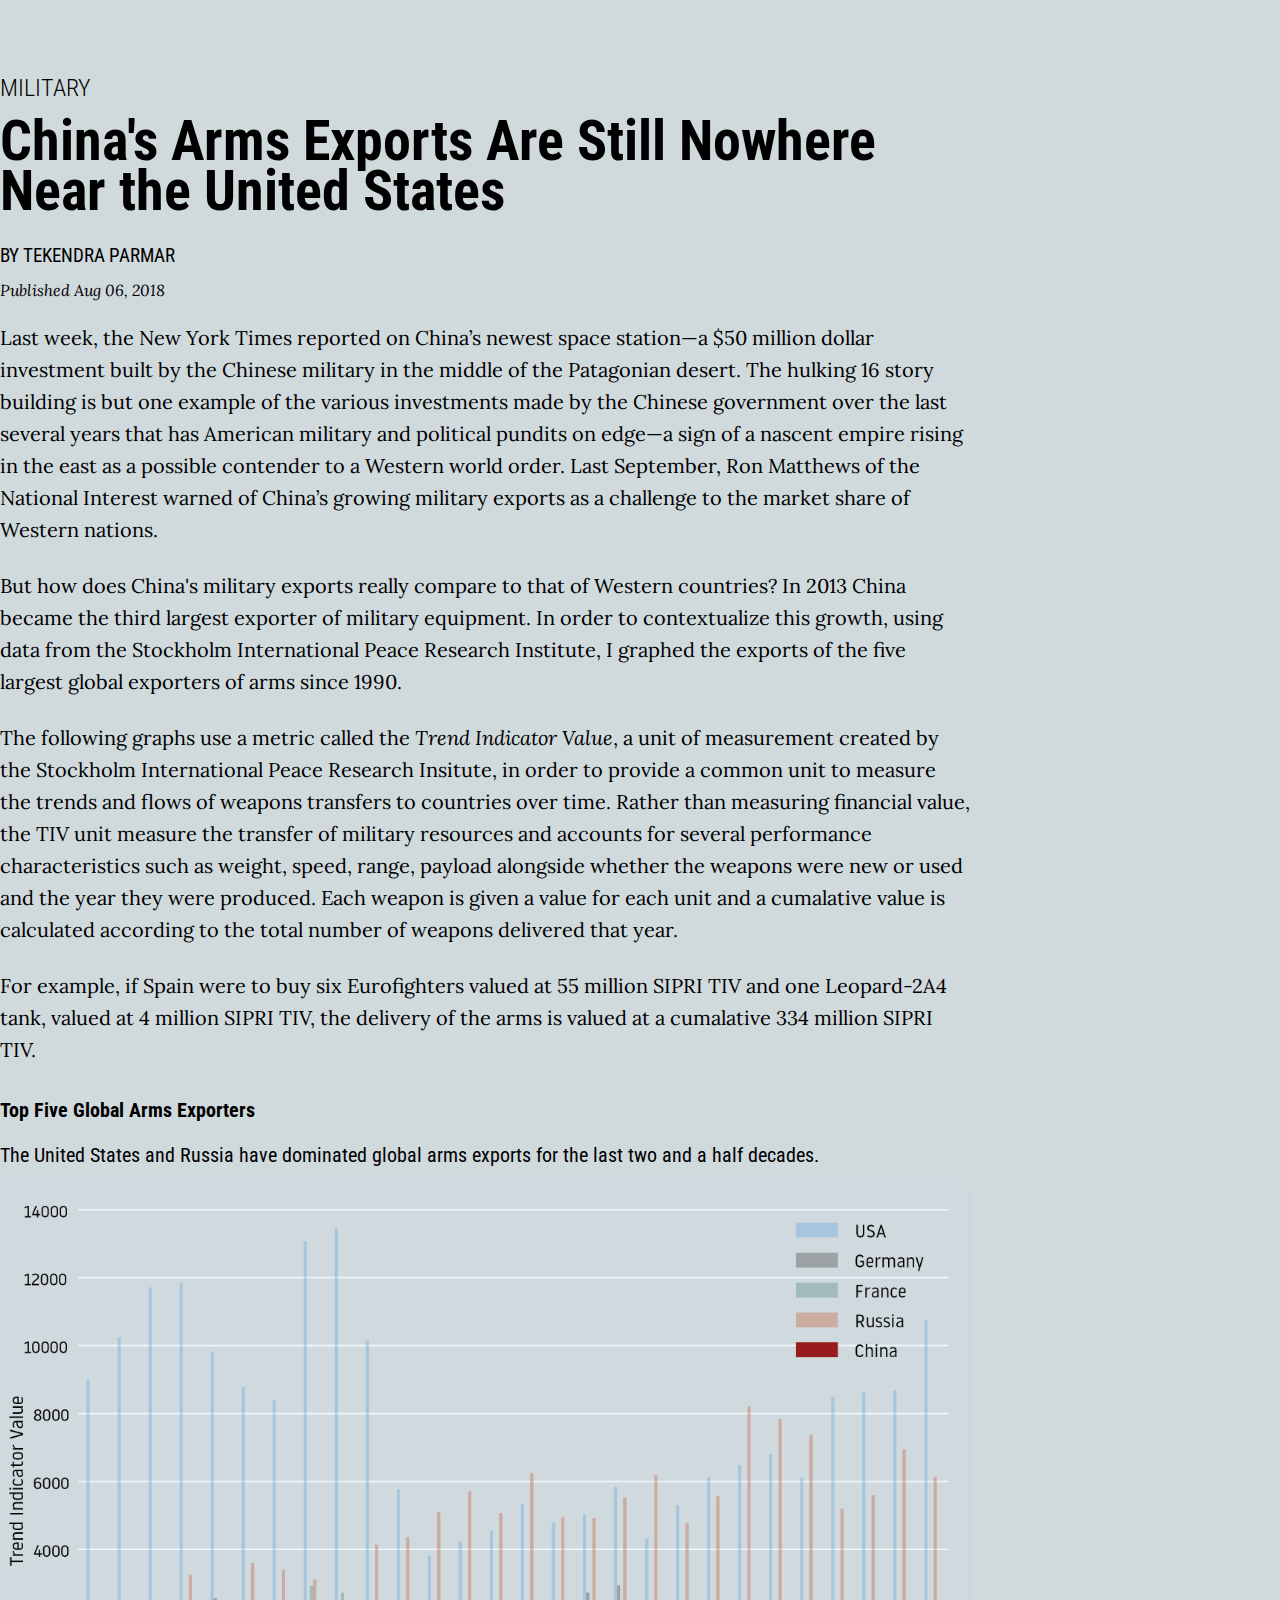
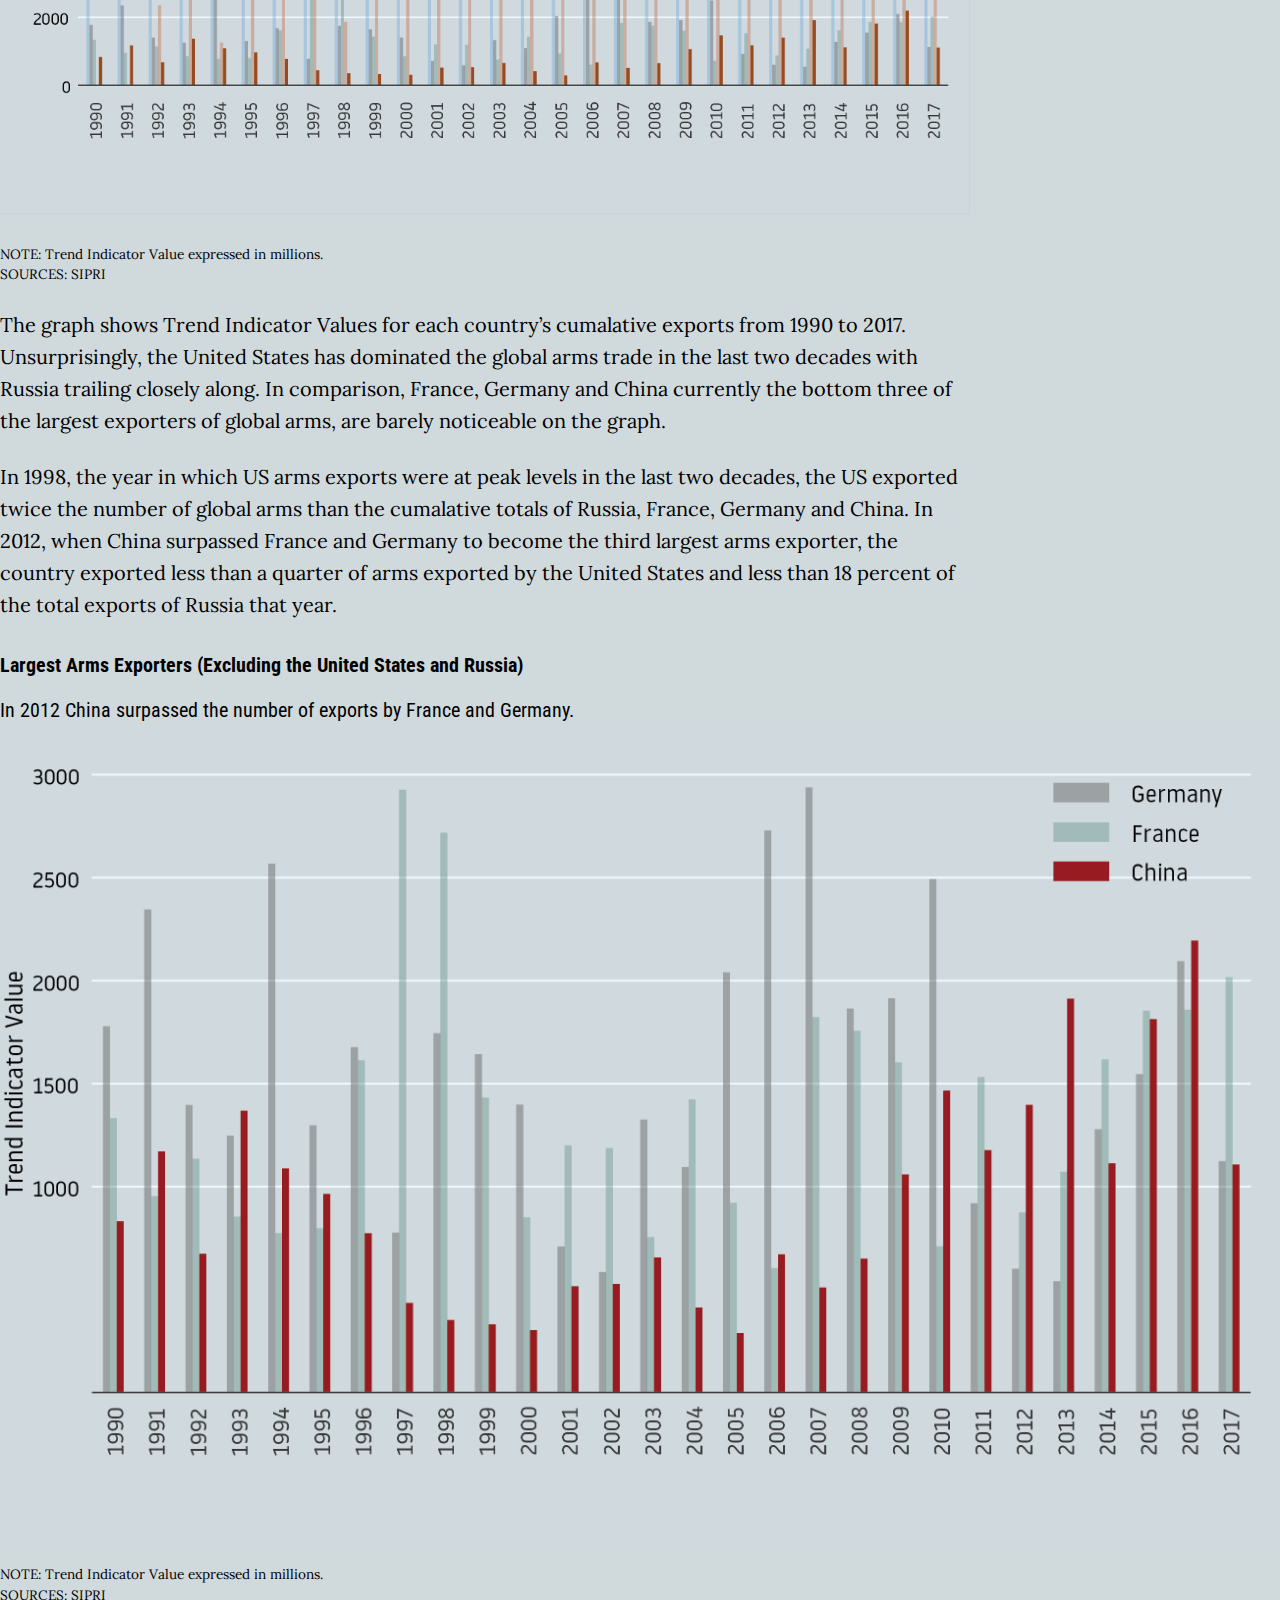
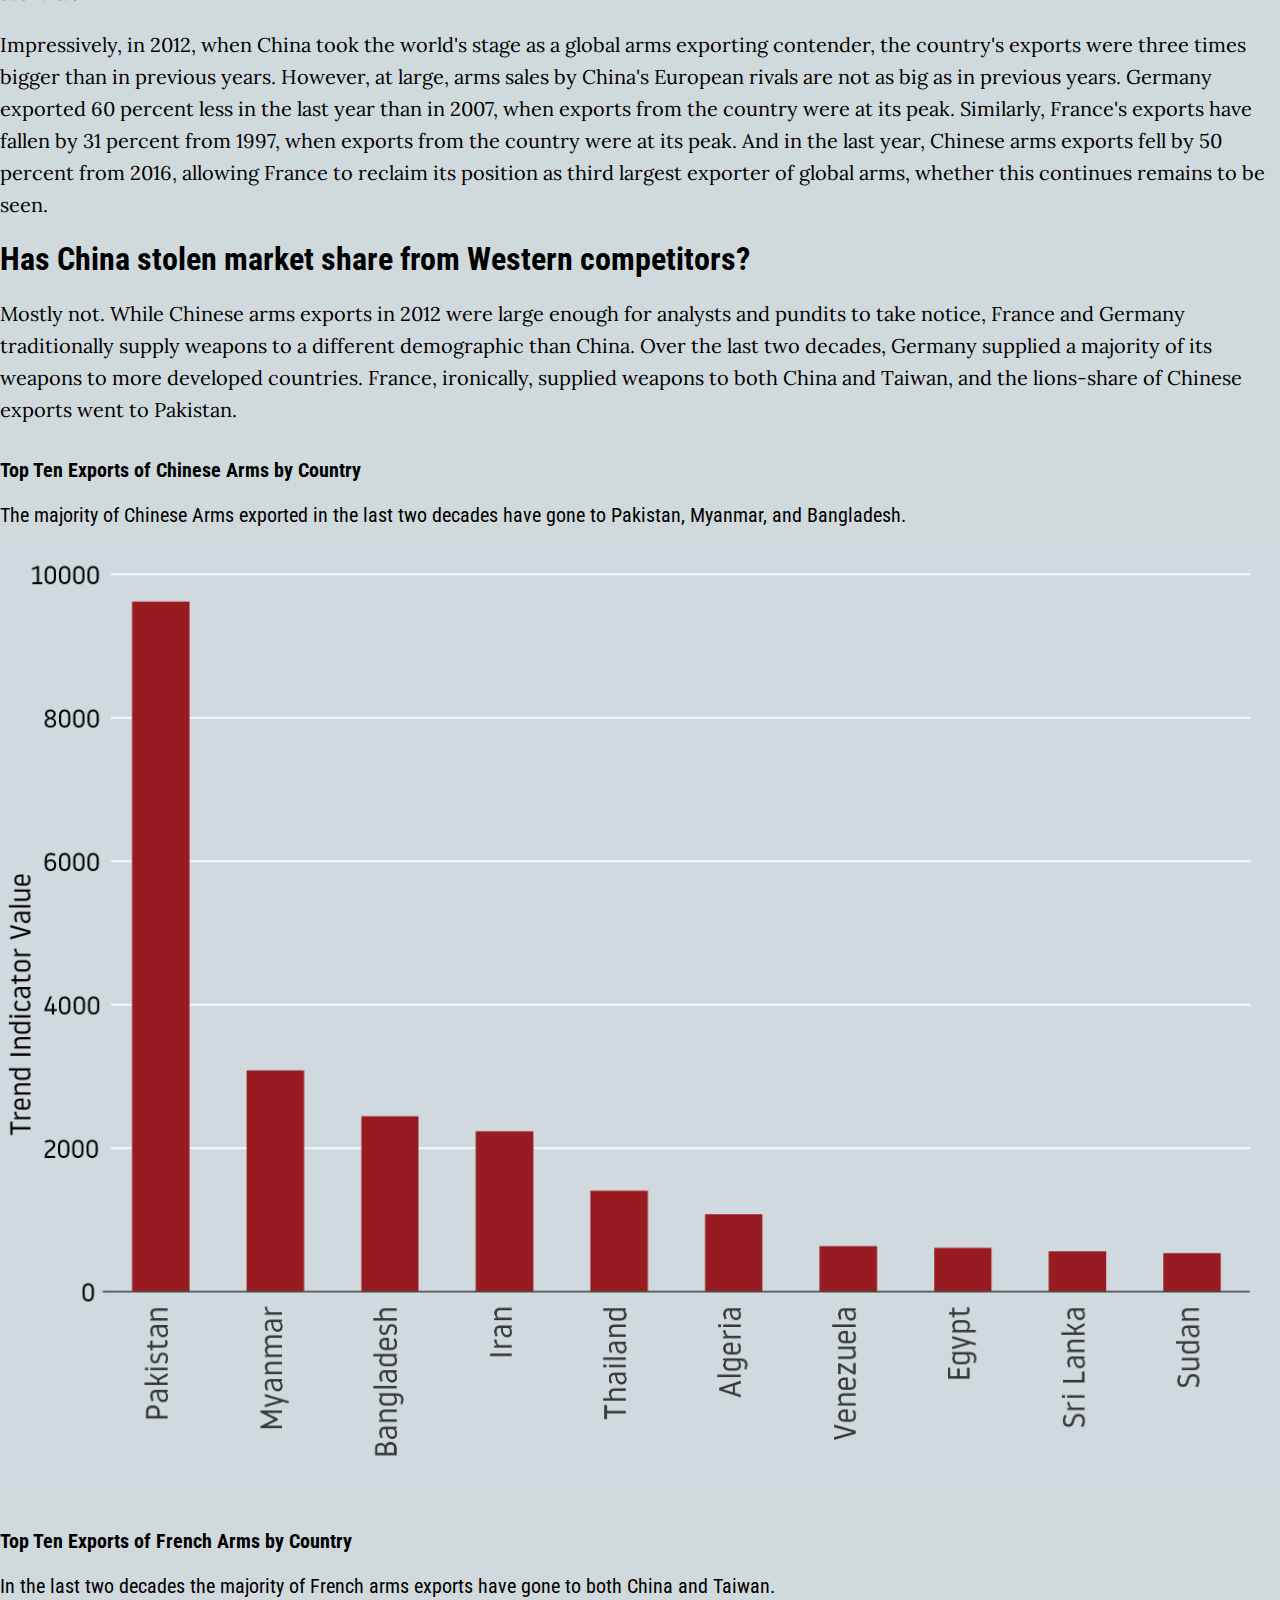
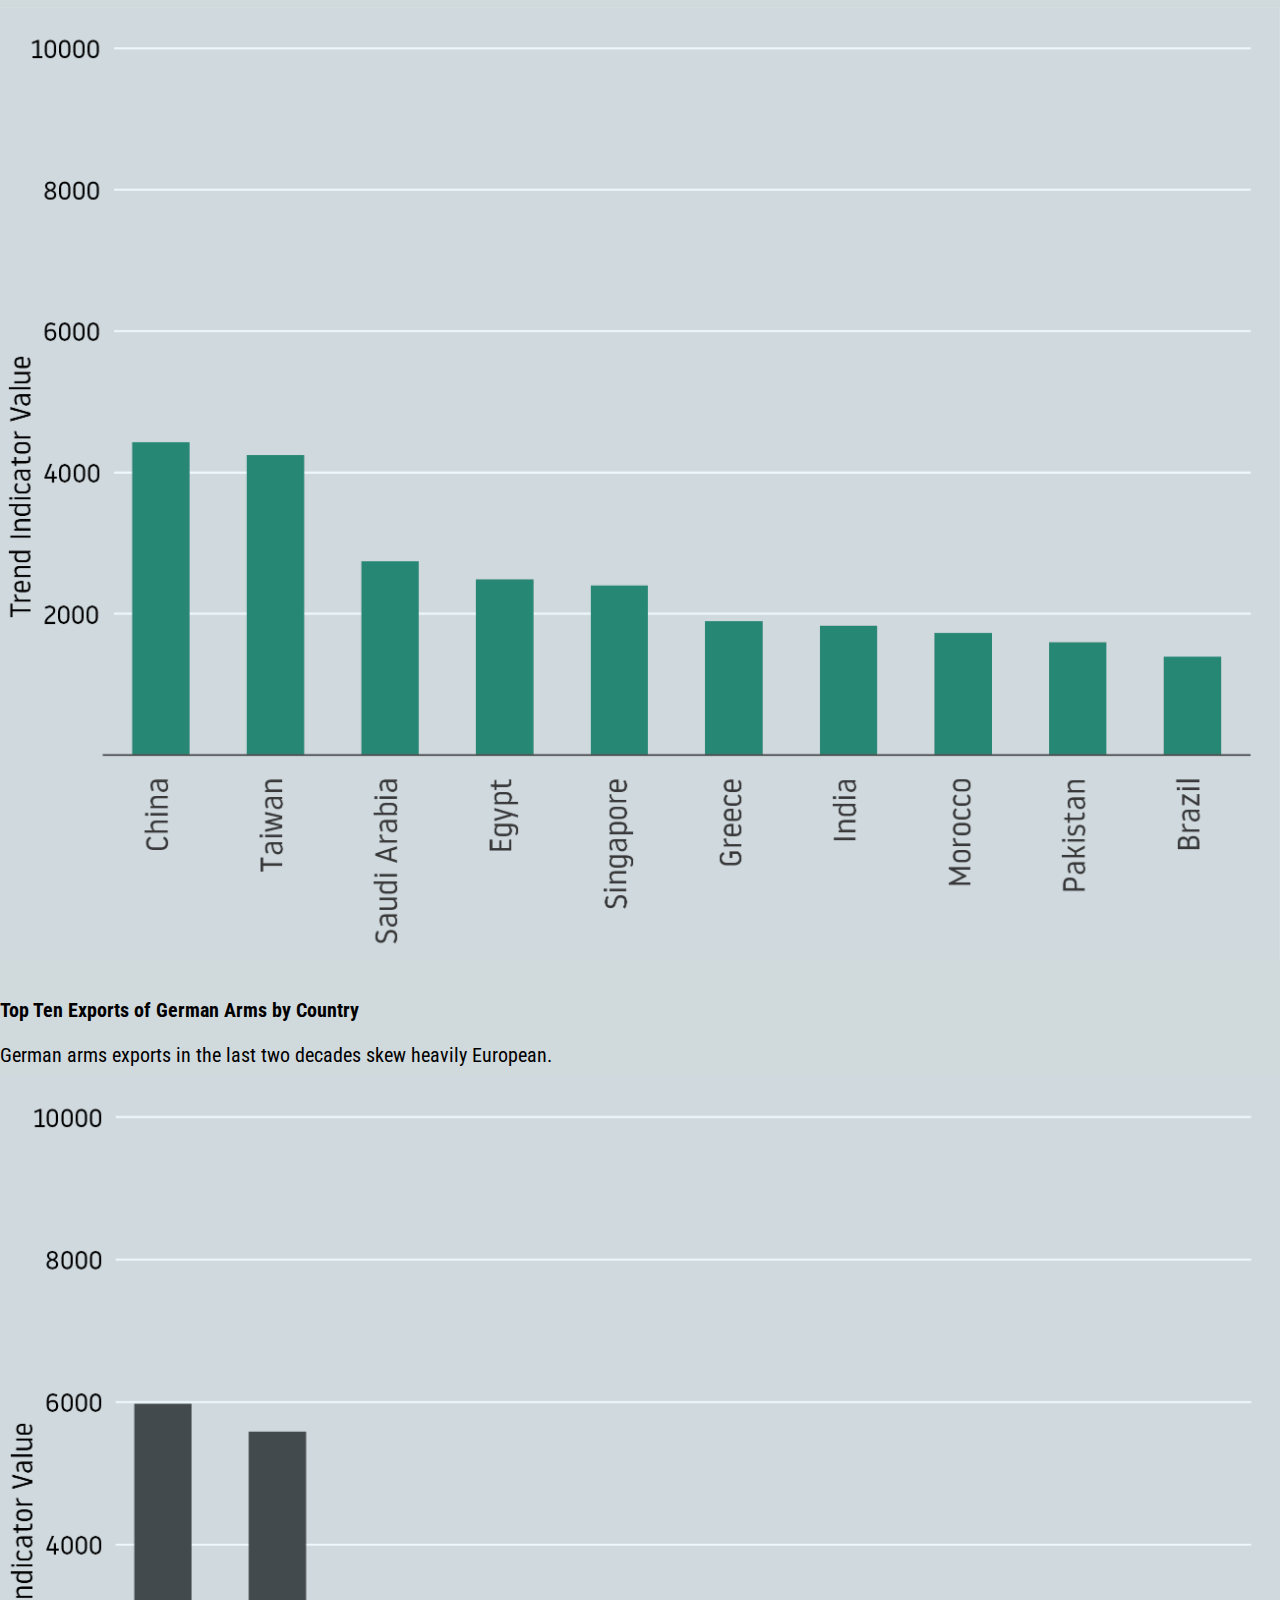
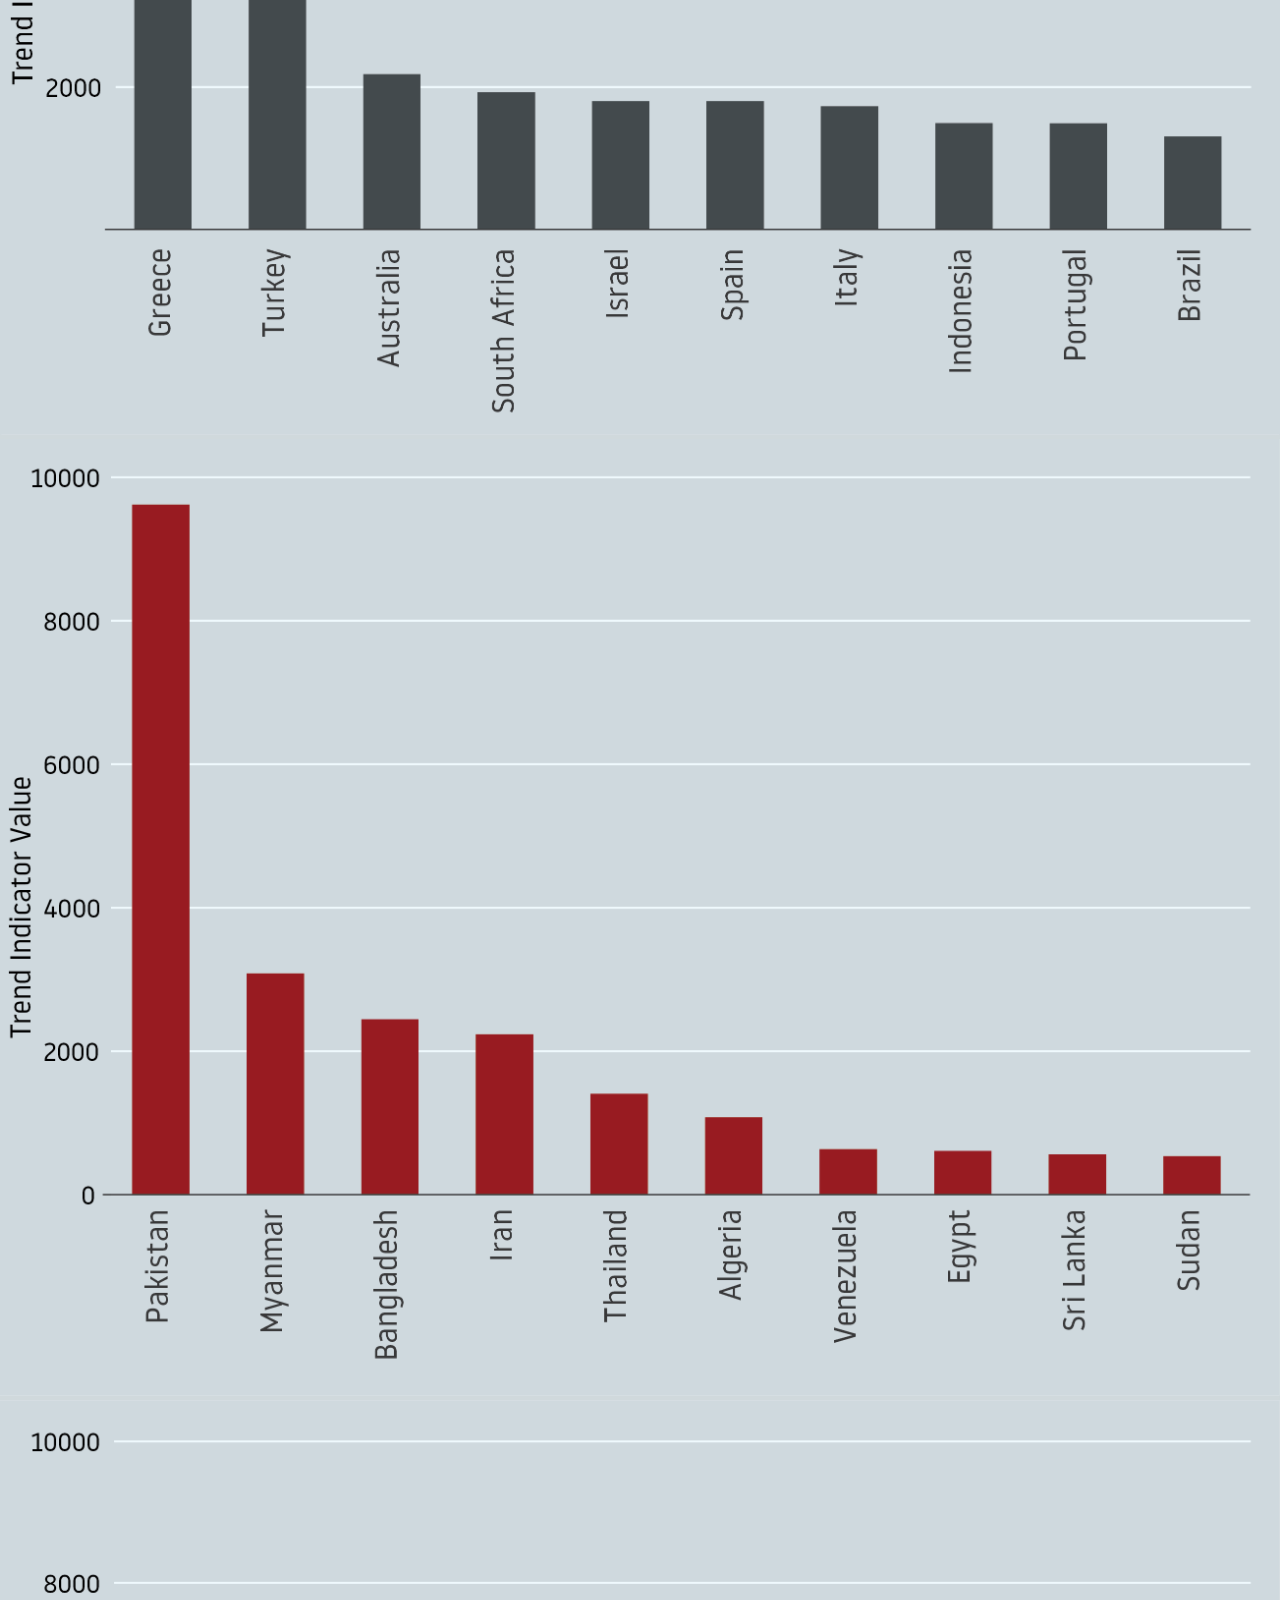
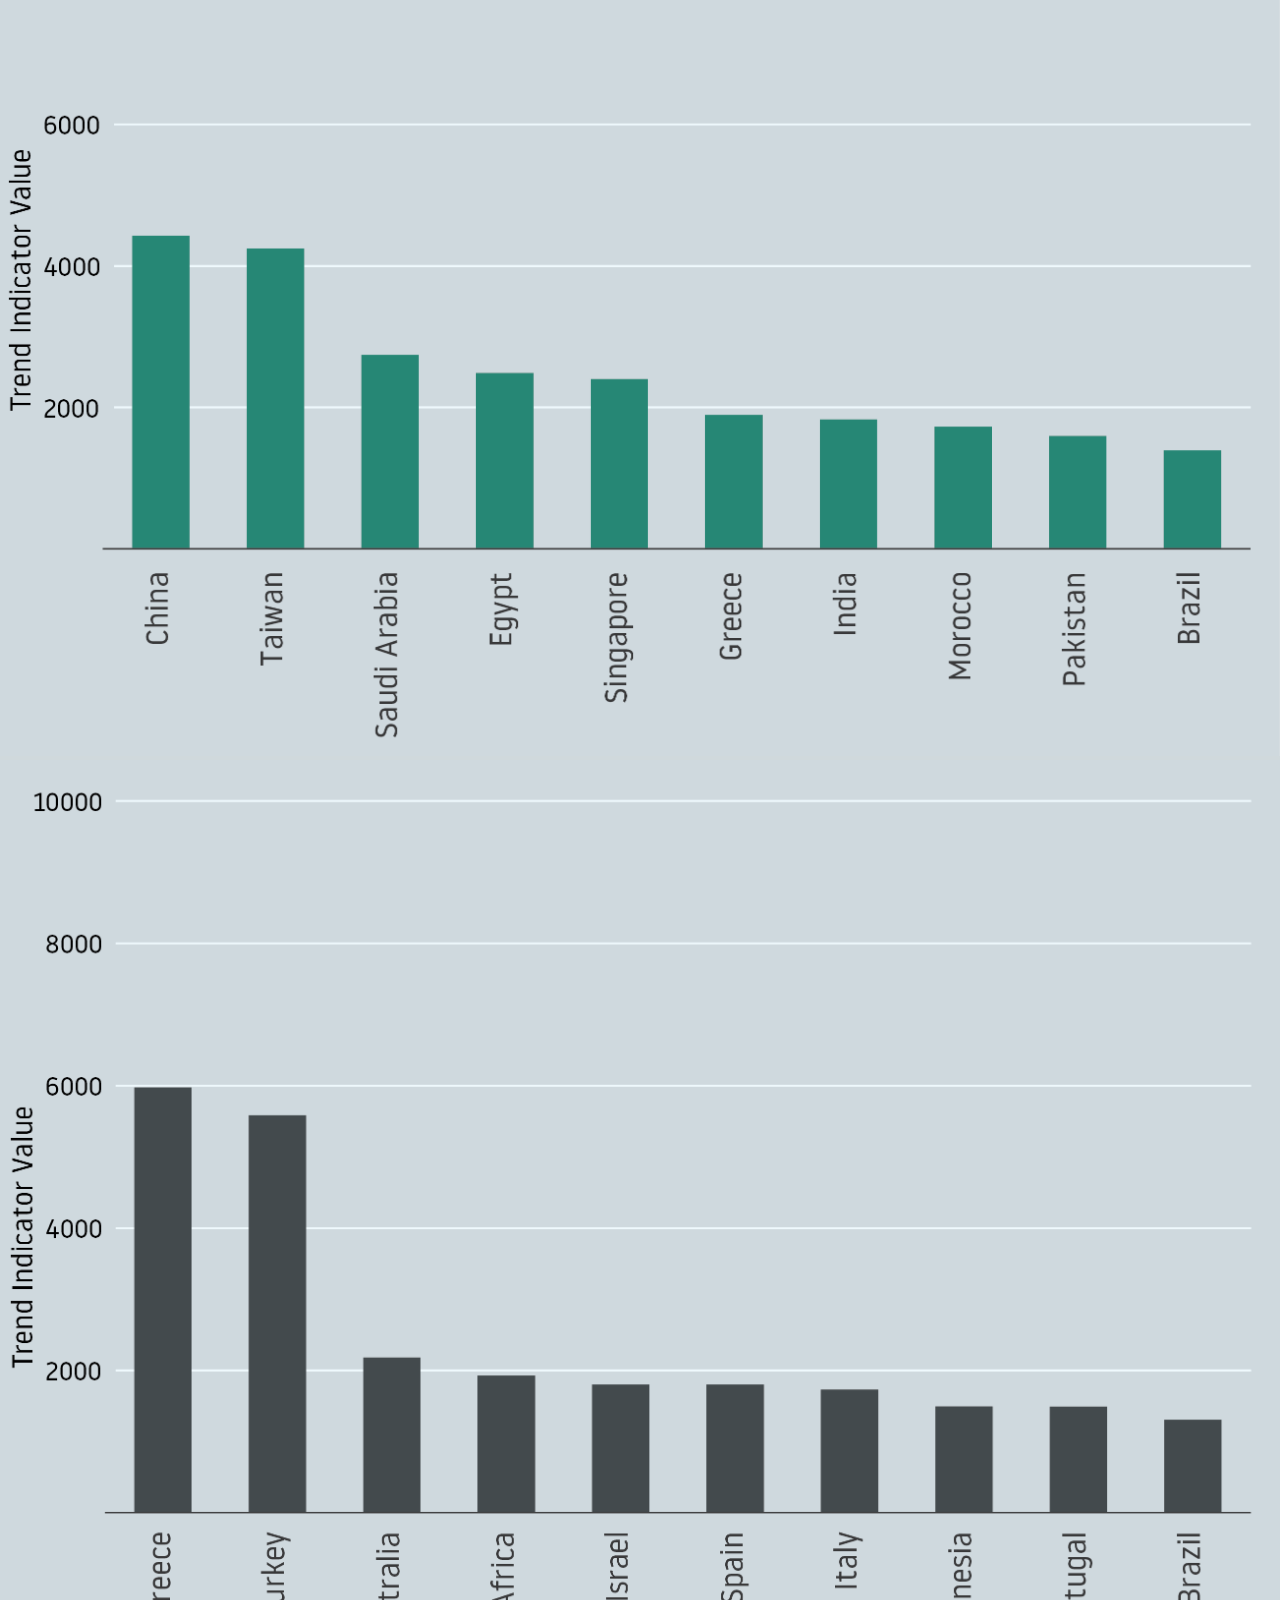
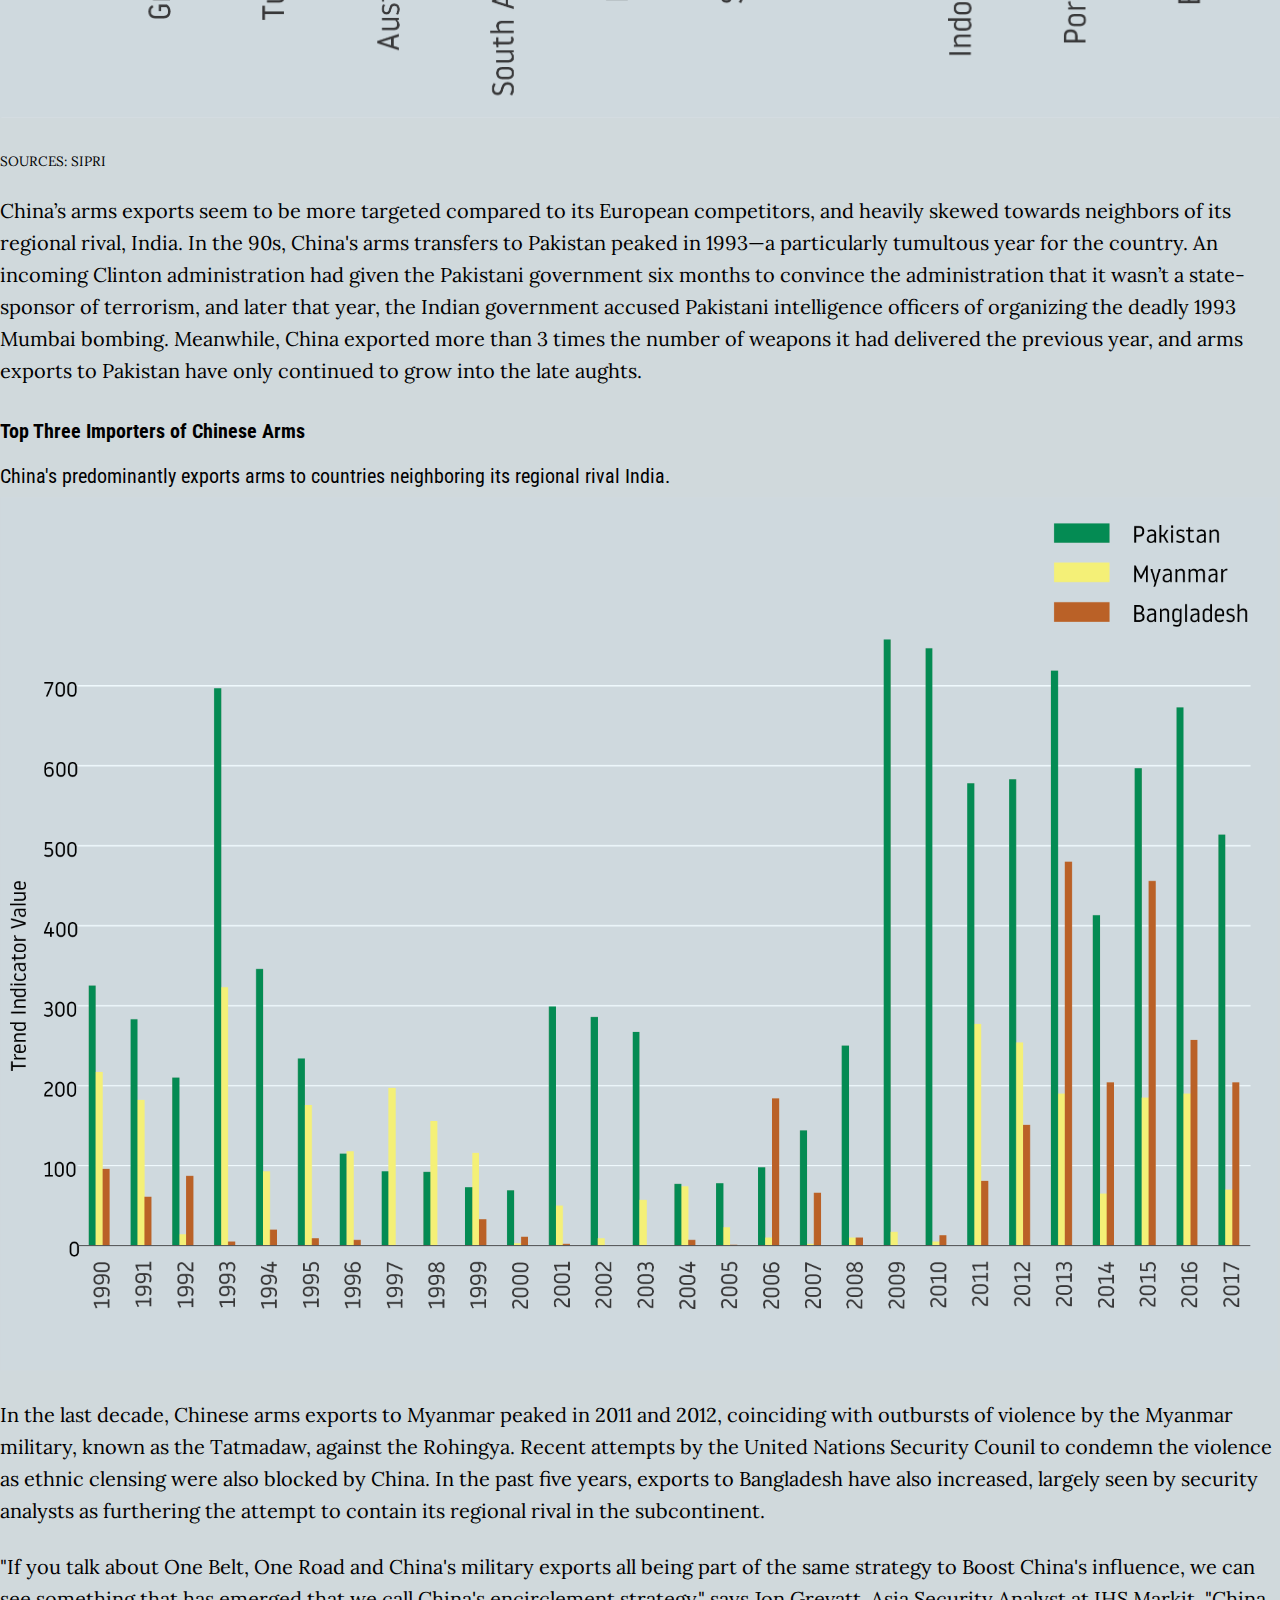
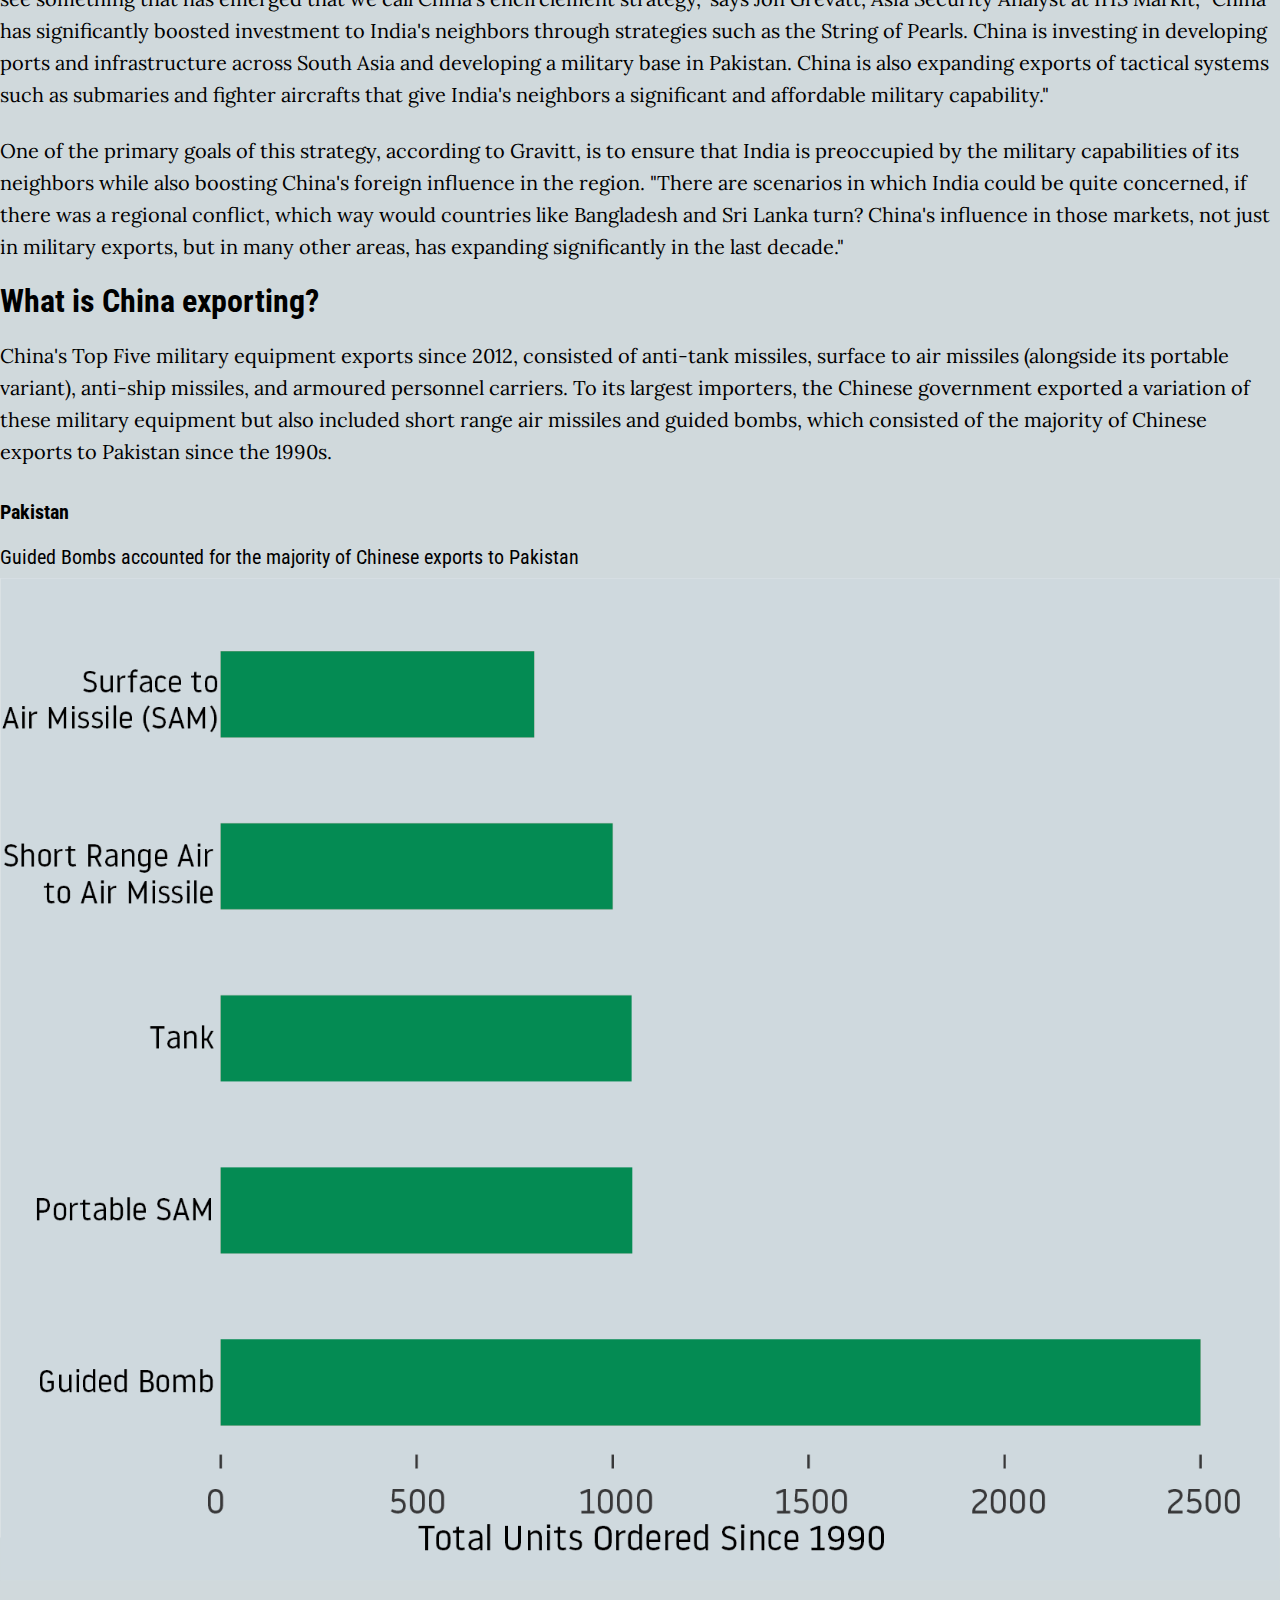
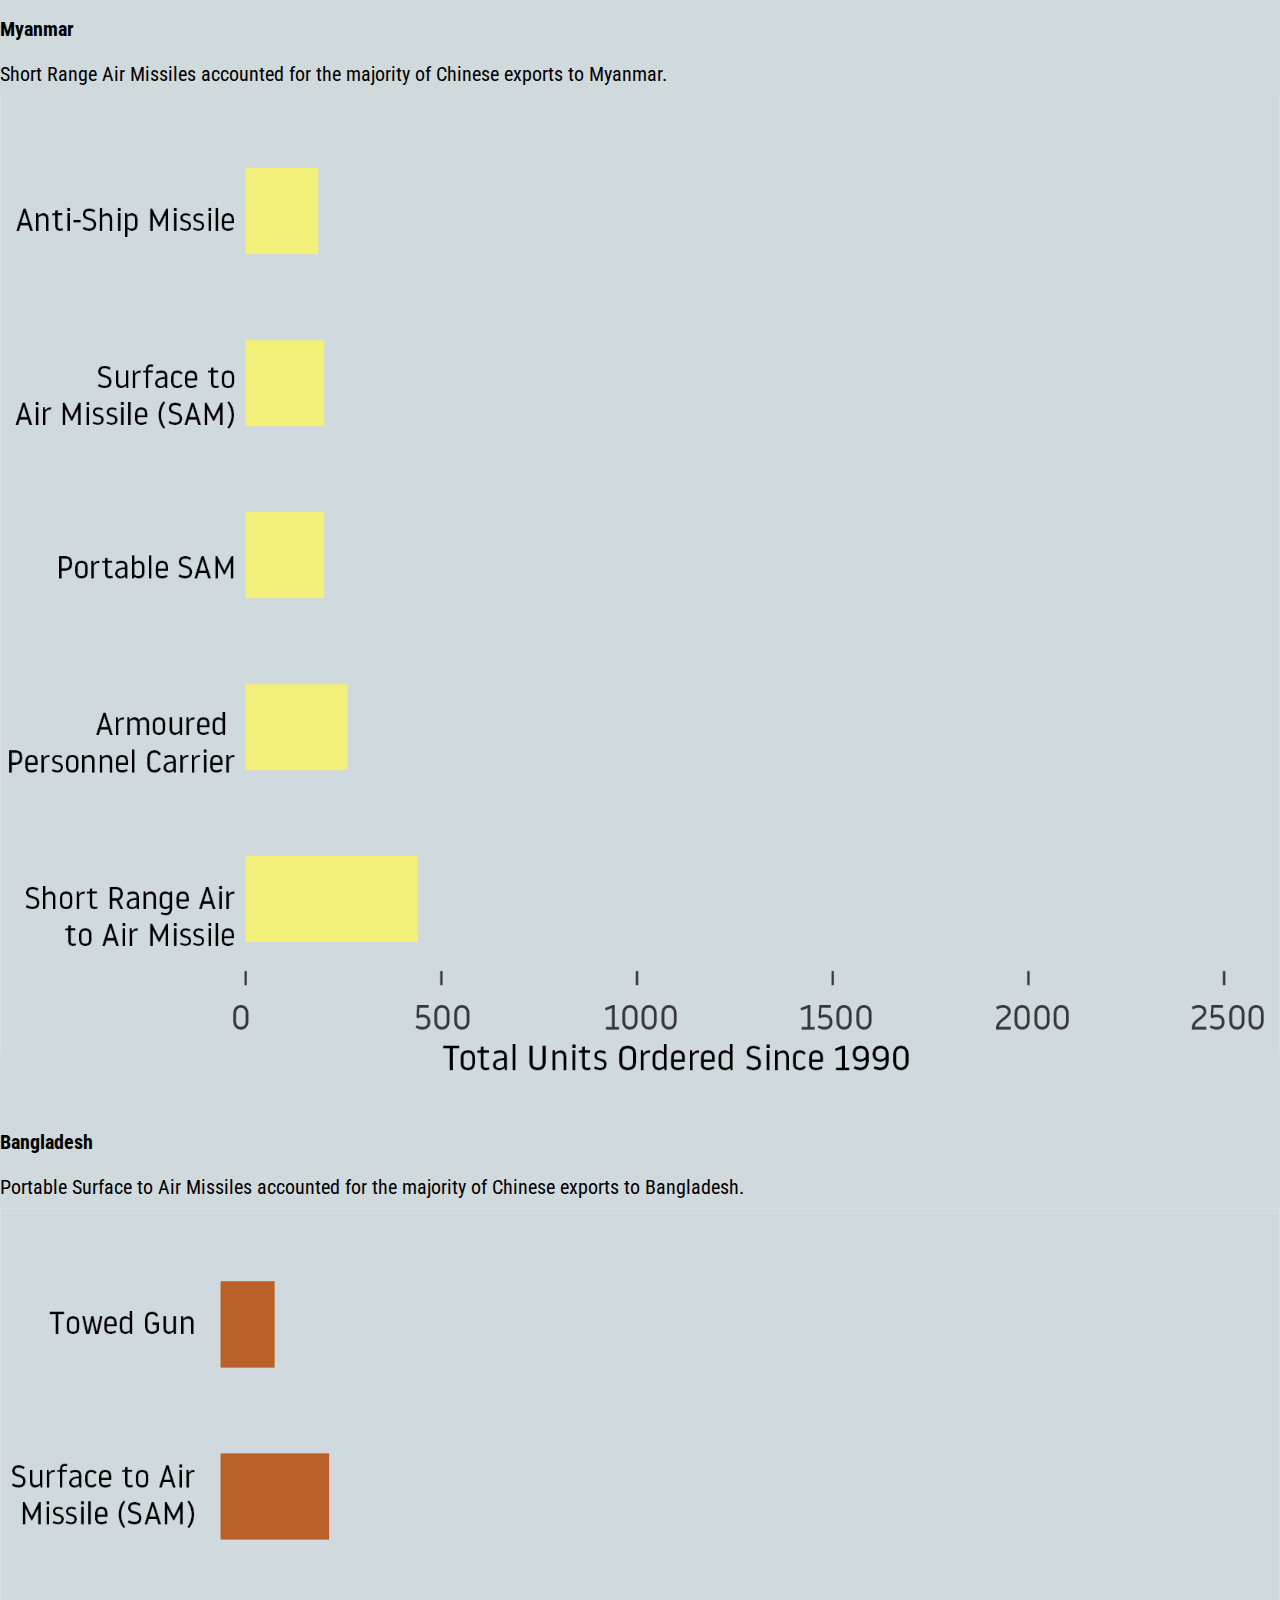
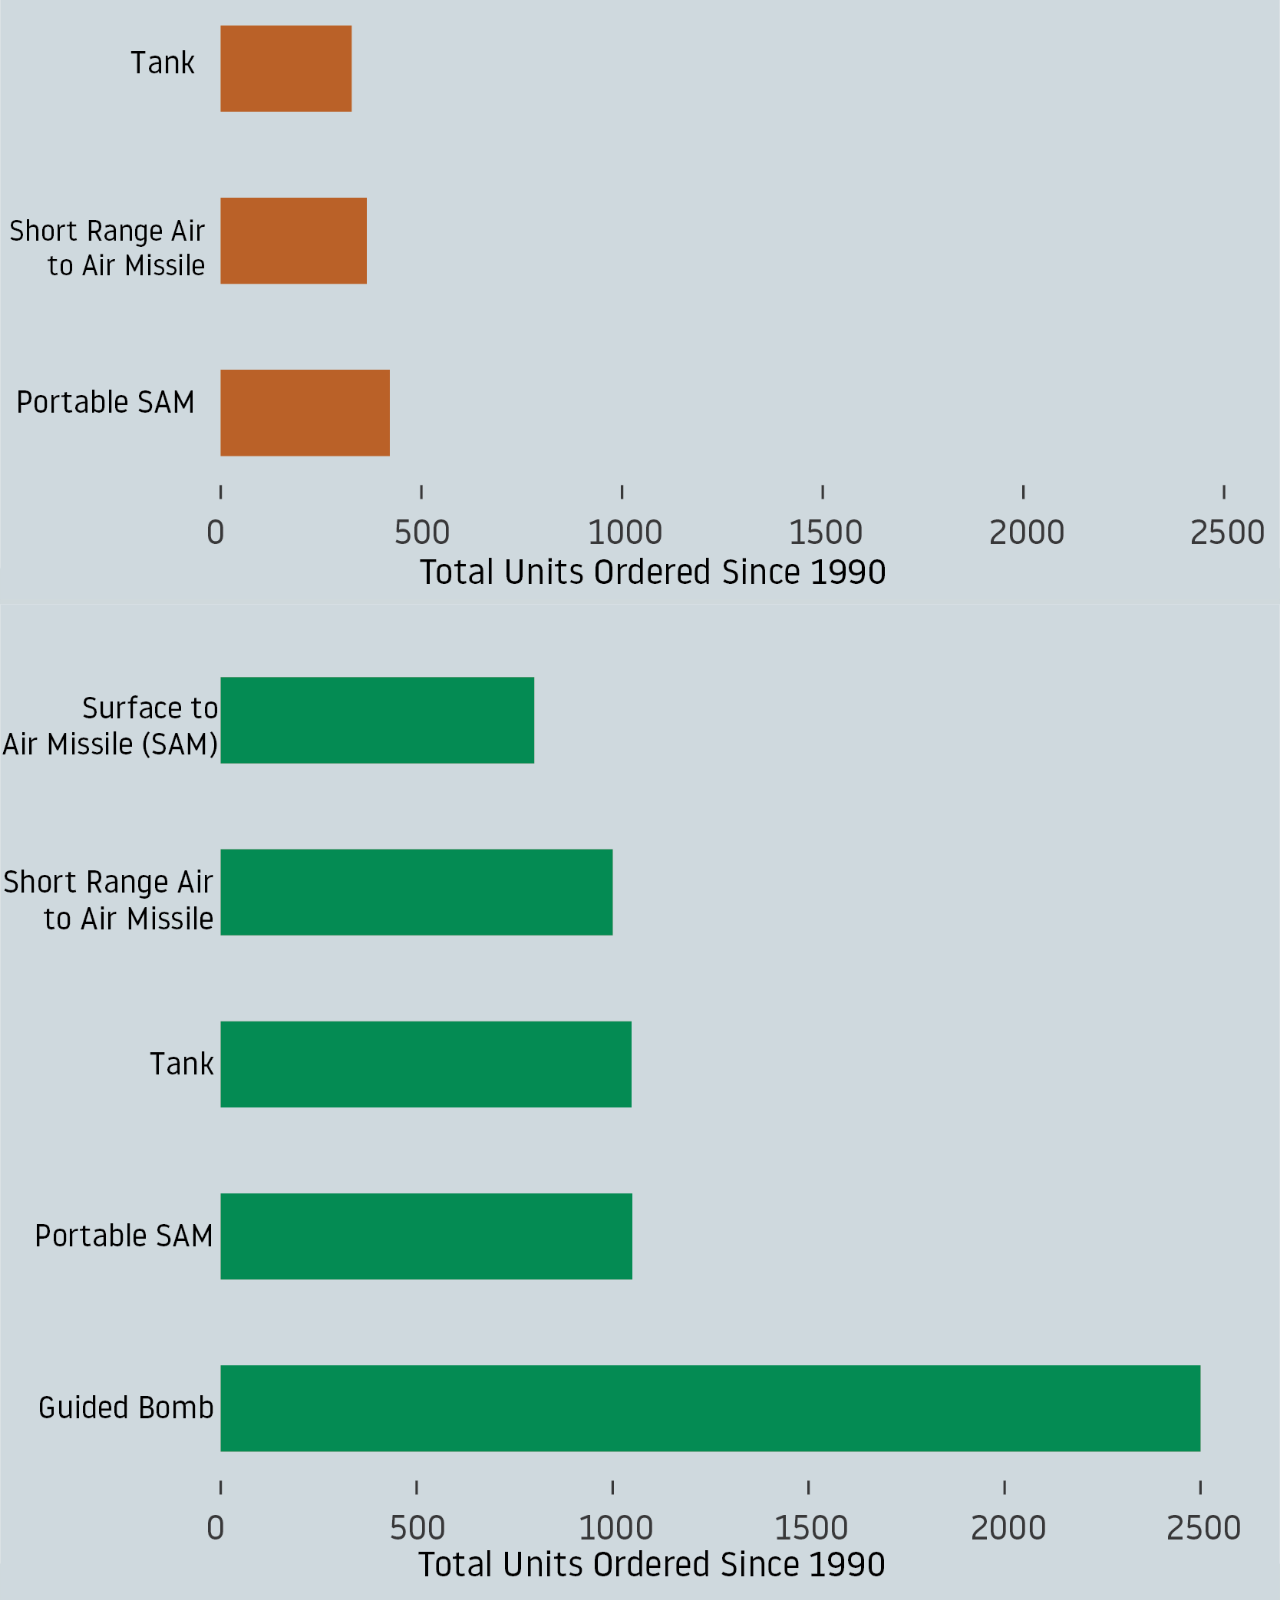
==== Project_3/html_project/index.html @ 5158980b "update" ====
<!doctype html>
<html lang="en">
  <head>
    <!-- Required meta tags -->
    <meta charset="utf-8">
    <meta name="viewport" content="width=device-width, initial-scale=1, shrink-to-fit=no">
    <!-- Bootstrap CSS -->
    <link rel="stylesheet" href="https://stackpath.bootstrapcdn.com/bootstrap/4.1.1/css/bootstrap.min.css" integrity="sha384-WskhaSGFgHYWDcbwN70/dfYBj47jz9qbsMId/iRN3ewGhXQFZCSftd1LZCfmhktB" crossorigin="anonymous">
      
    <!-- Your CSS files -->
    <link rel="stylesheet" href="style/app.css">
    
    <!-- google fonts: Roboto Condensed(super-font) and Lora(sub-font) -->
    <link href="https://fonts.googleapis.com/css?family=Roboto+Condensed:300,400,700" rel="stylesheet">
    <link href="https://fonts.googleapis.com/css?family=Lora:400,400i,700" rel="stylesheet"> 

      
       
    <title>China's Military Exports</title>
  </head>
    
  <body class="light-theme">
    <div class="container"><!-- start of the main container-->
        <div class="row justify-content-center"><!-- headline and intro -->
            <div class="col-lg-10 ">
                <p class="kicker super-font">Military</p>
                <h1 class="headline super-font">China's Arms Exports Are Still Nowhere Near the United States</h1>
                <p class="credit super-font">BY Tekendra Parmar</p>
                <p class="date sub-font">Published Aug 06, 2018</p>
            <p class="body-text sub-font">
                Last week, the New York Times reported on China’s newest space station—a $50 million dollar investment built by the Chinese military in the middle of the Patagonian desert. The hulking 16 story building is but one example of the various investments made by the Chinese government over the last several years that has American military and political pundits on edge—a sign of a nascent empire rising in the east as a possible contender to a Western world order.  Last September, Ron Matthews of the National Interest warned of China’s growing military exports as a challenge to the market share of Western nations. </p>

                <p class="body-text sub-font">

                But how does China's military exports really compare to that of Western countries? In 2013 China became the third largest exporter of military equipment. In order to contextualize this growth, using data from the Stockholm International Peace Research Institute, I graphed the exports of the five largest global exporters of arms since 1990.

                </p>
        <p class="body-text sub-font">
        The following graphs use a metric called the <i>Trend Indicator Value</i>, a unit of measurement created by the Stockholm International Peace Research Insitute, in order to provide a common unit to measure the trends and flows of weapons transfers to countries over time. Rather than measuring financial value, the TIV unit measure the transfer of military resources and accounts for several performance characteristics such as weight, speed, range, payload alongside whether the weapons were new or used and the year they were produced. Each weapon is given a value for each unit and a cumalative value is calculated according to the total number of weapons delivered that year. 

                </p>

    <p class="body-text sub-font">
        For example, if Spain were to buy six Eurofighters valued at 55 million SIPRI TIV and one Leopard-2A4 tank, valued at 4 million SIPRI TIV, the delivery of the arms is valued at a cumalative 334 million SIPRI TIV. 

                </p>
            </div>
        </div>
        
        
        
        


        <div class="row justify-content-center"> 
            <div class="col-md-10">
                <p class="label super-font">Top Five Global Arms Exporters</p>
                <p class="label-text super-font">The United States and Russia have dominated global arms exports for the last two and a half decades.</p>
            </div>
            <img class="image" src="style/images/TOP_5_GLOBAL_B_SIZE_size_B.png" height=100%>
        </div>
<!-- this note is optional -->
        <div class="row justify-content-left "> 
            <div class="col">
                <br>
                <p class="note sub-font">NOTE: Trend Indicator Value expressed in millions. <br>
                SOURCES: SIPRI 
                </p>
            </div>
        </div>

        <div class="row justify-content-center"><!-- headline and intro -->
                <p class="body-text sub-font">
                 The graph shows Trend Indicator Values for each country’s cumalative exports from 1990 to 2017. Unsurprisingly, the United States has dominated the global arms trade in the last two decades with Russia trailing closely along. In comparison, France, Germany and China currently the bottom three of the largest exporters of global arms, are barely noticeable on the graph. 
                 
                </p>
                <p class="body-text sub-font">
                 In 1998, the year in which US arms exports were at peak levels in the last two decades, the US exported twice the number of global arms than the cumalative totals of Russia, France, Germany and China. In 2012, when China surpassed France and Germany to become the third largest arms exporter, the country exported less than a quarter of arms exported by the United States and less than 18 percent of the total exports of Russia that year.    
                 
                </p>

            </div>
        </div>
        
    

        <div class="row justify-content-center"> 
            <div class="col-md-10">
                <p class="label super-font">Largest Arms Exporters (Excluding the United States and Russia)</p>
                <p class="label-text super-font">In 2012 China surpassed the number of exports by France and Germany.</p>
            </div>
            <img class="image" src="style/images/Bottom_3_World_size_B.png" height=100% alt="image description">
        </div>
<!-- this note is optional -->
        <div class="row justify-content-center "> 
            <div class="col">
                <p class="note sub-font">NOTE: Trend Indicator Value expressed in millions. <br>
                SOURCES: SIPRI 
                </p>
            </div>
        </div>
    <div class="row justify-content-center"><!-- headline and intro -->
    <div class="col-lg-10 ">
        <p class="body-text sub-font">

                 Impressively, in 2012, when China took the world's stage as a global arms exporting contender, the country's exports were three times bigger than in previous years. However, at large, arms sales by China's European rivals are not as big as in previous years. Germany exported 60 percent less in the last year than in 2007, when exports from the country were at its peak. Similarly, France's exports have fallen by 31 percent from 1997, when exports from the country were at its peak. And in the last year, Chinese arms exports fell by 50 percent from 2016, allowing France to reclaim its position as third largest exporter of global arms, whether this continues remains to be seen.       
                 
                </p>
        <div class="row justify-content-center"><!-- headline and intro -->
        <div class="col-lg-10 ">
            <p class="subhead super-font">Has China stolen market share from Western competitors?</p>
                    <p class="body-text sub-font">
                Mostly not. While Chinese arms exports in 2012 were large enough for analysts and pundits to take notice, France and Germany traditionally supply weapons to a different demographic than China. Over the last two decades, Germany supplied a majority of its weapons to more developed countries. France, ironically, supplied weapons to both China and Taiwan, and the lions-share of Chinese exports went to Pakistan. </p>

            </div>
            </div>

 
<!-- start of three charts side by side -->
        <div class="row justify-content-center"> <!-- labels/deszcriptions and three charts for mobile -->

            <div class="col-md-4 "><!-- left -->
                <p class="label super-font">Top Ten Exports of Chinese Arms by Country</p>
                <p class="label-text super-font">The majority of Chinese Arms exported in the last two decades have gone to Pakistan, Myanmar, and Bangladesh.</p>
                <img class="image d-md-none" src="style/images/China_Top_10_size_B.png" height=100% alt="image description">

            </div>
            <div class="col-md-4 "><!-- center -->
                <p class="label super-font">Top Ten Exports of French Arms by Country</p>
                <p class="label-text super-font">In the last two decades the majority of French arms exports have gone to both China and Taiwan.</p>
                <img class="image d-md-none" src="style/images/France_Top_10_size_B.png"height=100%  alt="image description">
            </div>
            <div class="col-md-4 "><!-- right -->
                <p class="label super-font">Top Ten Exports of German Arms by Country</p>
                <p class="label-text super-font">German arms exports in the last two decades skew heavily European.</p>
                <img class="image  d-md-none" src="style/images/Germany_Top_10_size_B.png" height=100% alt="image description">
            </div>
        
        </div>
        <!-- these are the image files repeated fror desktop sizes -->
        <div class="d-none d-md-block">
            <div class="row justify-content-center "> 
                <div class="col-md-4 "><!-- left -->
                    <img class="image" src="style/images/China_Top_10_size_B.png" height=100% alt="image description">
                </div>
                <div class="col-md-4 "><!-- center -->
                    <img class="image" src="style/images/France_Top_10_size_B.png" height=100% alt="image description">
                </div>
                <div class="col-md-4 "><!-- right -->
                    <img class="image" src="style/images/Germany_Top_10_size_B.png" height=100% alt="image description">
                </div>
            </div>
        </div>
<!-- this note is optional -->
        <div class="row justify-content-center "> 
            <div class="col">
                <p class="note sub-font"><br>
                SOURCES: SIPRI
                </p>
            </div>
        </div>
<!-- end of three charts side by side -->






<!-- end of China Global Chart3 -->
        

        <div class="row justify-content-center"><!-- headline and intro -->
            <div class="col-lg-10 ">
                <p class="body-text sub-font">
                China’s arms exports seem to be more targeted compared to its European competitors, and heavily skewed towards neighbors of its regional rival, India. In the 90s, China's arms transfers to Pakistan peaked in 1993—a particularly tumultous year for the country. An incoming Clinton administration had given the Pakistani government six months to convince the administration that it wasn’t a state-sponsor of terrorism, and later that year, the Indian government accused Pakistani intelligence officers of organizing the deadly 1993 Mumbai bombing. Meanwhile, China exported more than 3 times the number of weapons it had delivered the previous year, and arms exports to Pakistan have only continued to grow into the late aughts.    
                </p>
            </div>
        </div>
<!-- TIV VALUES PAKISTAN MYANMAR BANGLADESH HERE -->


        <div class="row justify-content-center"> 
            <div class="col-md-10">
                <p class="label super-font">Top Three Importers of Chinese Arms</p>
                <p class="label-text super-font">China's predominantly exports arms to countries neighboring its regional rival India.</p>
            </div>
            <img class="image" src="style/images/Three_Major_Importers_size_C.png" height=100% alt="image description">
        </div>

 <div class="row justify-content-center"><!-- headline and intro -->
            <div class="col-lg-10 ">
                <p class="body-text sub-font">
                In the last decade, Chinese arms exports to Myanmar peaked in 2011 and 2012, coinciding with outbursts of violence by the Myanmar military, known as the Tatmadaw, against the Rohingya. Recent attempts by the United Nations Security Counil to condemn the violence as ethnic clensing were also blocked by China. In the past five years, exports to Bangladesh have also increased, largely seen by security analysts as furthering the attempt to contain its regional rival in the subcontinent. 

                </p>
            </div>
            <div class="col-lg-10 ">
                <p class="body-text sub-font">
                "If you talk about One Belt, One Road and China's military exports all being part of the same strategy to Boost China's influence, we can see something that has emerged that we call China's encirclement strategy," says Jon Grevatt, Asia Security Analyst at IHS Markit, "China has significantly boosted investment to India's neighbors through strategies such as the String of Pearls. China is investing in developing ports and infrastructure across South Asia and developing a military base in Pakistan. China is also expanding exports of tactical systems such as submaries and fighter aircrafts that give India's neighbors a significant and affordable military capability." </p> 

                <p class="body-text sub-font">One of the primary goals of this strategy, according to Gravitt, is to ensure that India is preoccupied by the military capabilities of its neighbors while also boosting China's foreign influence in the region. "There are scenarios in which India could be quite concerned, if there was a regional conflict, which way would countries like Bangladesh and Sri Lanka turn? China's influence in those markets, not just in military exports, but in many other areas, has expanding significantly in the last decade." 
                
                </p>
        </div>



 <div class="row justify-content-center"><!-- headline and intro -->
            <div class="col-lg-10 ">
                <p class="subhead super-font">What is China exporting?</p>
                <p class="body-text sub-font">
                China's Top Five military equipment exports since 2012, consisted of anti-tank missiles, surface to air missiles (alongside its portable variant), anti-ship missiles, and armoured personnel carriers. To its largest importers, the Chinese government exported a variation of these military equipment but also included short range air missiles and guided bombs, which consisted of the majority of Chinese exports to Pakistan since the 1990s.   
                </p>
            </div>
        </div>

<!-- Pakistan Myanmar Bangladesh Weapon Types Here -->
        <div class="row justify-content-center"> <!-- labels/deszcriptions and three charts for mobile -->
            <div class="col-md-4 "><!-- left -->
                <p class="label super-font">Pakistan</p>
                <p class="label-text super-font">Guided Bombs accounted for the majority of Chinese exports to Pakistan </p>
                <img class="image d-md-none" src="style/images/Pakistan_size_A_0.png" height=100%  alt="image description">

            </div>
            <div class="col-md-4 "><!-- center -->
                <p class="label super-font">Myanmar</p>
                <p class="label-text super-font">Short Range Air Missiles accounted for the majority of Chinese exports to Myanmar.</p>
                <img class="image d-md-none" src="style/images/Myanmar_size_A_1.png" height=100% alt="image description">
            </div>
            <div class="col-md-4 "><!-- right -->
                <p class="label super-font">Bangladesh</p>
                <p class="label-text super-font">Portable Surface to Air Missiles accounted for the majority of Chinese exports to Bangladesh.</p>
                <img class="image  d-md-none" src="style/images/Bangladesh_size_A_2.png" height=100%  alt="image description">
            </div>
        
        </div>
        <!-- these are the image files repeated fror desktop sizes -->
        <div class="d-none d-md-block">
            <div class="row justify-content-center "> 
                <div class="col-md-4 "><!-- left -->
                    <img class="image" src="style/images/Pakistan_size_A_0.png" height=100%  alt="image description">
                </div>
                <div class="col-md-4 "><!-- center -->
                    <img class="image" src="style/images/Myanmar_size_A_1.png" height=100% alt="image description">
                </div>
                <div class="col-md-4 "><!-- right -->
                    <img class="image" src="style/images/Bangladesh_size_A_2.png" height=100% alt="image description">
                </div>
            </div>
        </div>
<!-- this note is optional -->
        <div class="row justify-content-center "> 
            <div class="col">
                <p class="note sub-font"> <br>
                SOURCES: SIPRI
                </p>
            </div>
        </div>
<!-- end of three charts side by side -->

 <div class="row justify-content-center"><!-- headline and intro -->
            <div class="col-lg-10 ">
                <p class="body-text sub-font">
                According to Gravitt, military sanctions from the West during the 1980s after Tiananmen Square, forced China to develop its native tactical capabilities. "In the 90s, China realized that a focus on convential weapons wasn't sufficient in order to advance to the next stage, China saw the next stage as the capability benchmarks of the United States." But whether, China has sufficiently reached this next stage, remains a question mark. Since 2012, anti-tank missiles ranked the number one export by China as well as the United States. But in terms of sheer quantity, the United States, has exported nearly 11 times the number of anti-tank missiles than China in that time period. The US also exported nearly 6 times the number of surface to air missiles— China's number two exports—in that same time period. 
                </p>
            </div>
        </div>

    
<!-- start of 2 charts side by side -->
        <div class="row justify-content-center"> <!-- labels/deszcriptions and three charts for mobile -->
                <img class="image d-md-none" src="style/images/US_CHINA_ANTITANK_size_A_0.png" alt="image description">

            </div>

            <div class="col-md-5 "><!-- right -->
                <img class="image  d-md-none" src="style/images/US_CHINA_SAM_size_A_0.png" alt="image description">
            </div>
        
        </div>
        <!-- these are the image files repeated fror desktop sizes -->
        <div class="d-none d-md-block">
            <div class="row justify-content-center "> 
                <div class="col-md-5 "><!-- left -->
                    <img class="image" src="style/images/US_CHINA_ANTITANK_size_A_0.png" alt="image description">
                </div>
                <div class="col-md-5 "><!-- right -->
                    <img class="image" src="style/images/US_CHINA_SAM_size_A_0.png" alt="image description">
                </div>
            </div>
        </div>
<!-- this note is optional -->
        <div class="row justify-content-center "> 
            <div class="col">
                <p class="note sub-font"><br>
                SOURCES: SIPRI
                </p>
            </div>
        </div>
<!-- end of 2 charts side by side -->      

        <div class="row justify-content-center"><!-- headline and intro -->
        <div class="col-lg-10 ">
            <p class="body-text sub-font">
            According to Gravitt, China is on track to compete with the United States in the next two decades. The country's infrastructure investments in tandem with its military exports, show a concerted effort to increase its global visibility. But, considering the sheer number of exports by the United States— which in the last year, was unmatched by the cumaltive total of the other four main global exporters—if China were to compete with the United States, it still has a high benchmark to cross.    

<b>

</b>

<b>

</b> 


            </p>
        </div>
       
            
            
    
        
        
        
        
        
      </div><!-- end of the main container-->
   
        

      
      
    <!-- Optional JavaScript -->
    <!-- jQuery first, then Popper.js, then Bootstrap JS -->
    <script src="https://code.jquery.com/jquery-3.3.1.slim.min.js" integrity="sha384-q8i/X+965DzO0rT7abK41JStQIAqVgRVzpbzo5smXKp4YfRvH+8abtTE1Pi6jizo" crossorigin="anonymous"></script>
    <script src="https://cdnjs.cloudflare.com/ajax/libs/popper.js/1.14.3/umd/popper.min.js" integrity="sha384-ZMP7rVo3mIykV+2+9J3UJ46jBk0WLaUAdn689aCwoqbBJiSnjAK/l8WvCWPIPm49" crossorigin="anonymous"></script>
    <script src="https://stackpath.bootstrapcdn.com/bootstrap/4.1.1/js/bootstrap.min.js" integrity="sha384-smHYKdLADwkXOn1EmN1qk/HfnUcbVRZyYmZ4qpPea6sjB/pTJ0euyQp0Mk8ck+5T" crossorigin="anonymous"></script>
  </body>
</html>
---- Project_3/html_project/style/app.css ----
body {
    padding-top:60px;
    margin: auto;
}


/* choose a light or dark theme to add to the body tag. */
.dark-theme {
    background-color: #181414;
    color: #fcfbfb;   
}
.light-theme {
    background-color: #d0d9dc;
    color: black;    
}

.container {
        max-width: 970px;
}

/* ******** */

.image {
    width: 100%;
}



/*
super-font
.headline
.kicker
.subhead
.label
.label-text
.credit

sub-font
.date
.body-text
.note
*/



.super-font {
    font-family: 'Roboto Condensed', sans-serif;
}
.sub-font {
    font-family: 'Lora', serif;
}



.headline {
    font-size: 3.5rem;
    line-height: 0.9;
    margin-bottom: 0.25rem;
    margin-top: 1rem;
    font-weight: 700;
}

.body-text {
    font-size: 1.25rem;
    line-height: 1.6;
    margin-top: 1.5rem;

}

.kicker {
    font-size: 1.5rem;
    line-height: 1;
    margin-bottom: 0.5rem;
    margin-top: 1rem;
    font-weight: 300;
    text-transform: uppercase;
}

.credit  {
    font-size: 1.2rem;
    line-height: 0.75;
    margin-top: 2rem;
    font-weight: 400;
    text-transform: uppercase;
}

.date {
    font-size: 1rem;
    line-height: 1;
    margin-top: 0.25;
    font-weight: 400;
    font-style: italic;
}

.subhead {
    font-size: 2rem;
    line-height: 0.9;
    margin-bottom: 0.5rem;
    margin-top: 1.5rem;
    font-weight: 700;
}

.label {
    font-size: 1.25rem;
    line-height: 1.25;
    margin-top: 2rem;
    margin-bottom: 0.5rem;
    font-weight: 700;
}

.label-text {
    font-size: 1.25rem;
    line-height: 1.25;
    margin-bottom: 0.5rem;
    font-weight: 400;
}

.note {
    font-size: 0.85rem;
    line-height: 1.5;
    margin-top: 0.5rem;
    margin-bottom: 1.25rem;
    font-weight: 400;
}
.caption  {
    font-size: 1rem;
    line-height: 1.2;
    margin-top: 0.5rem;
    margin-bottom: 2rem;
    font-weight: 400;
}
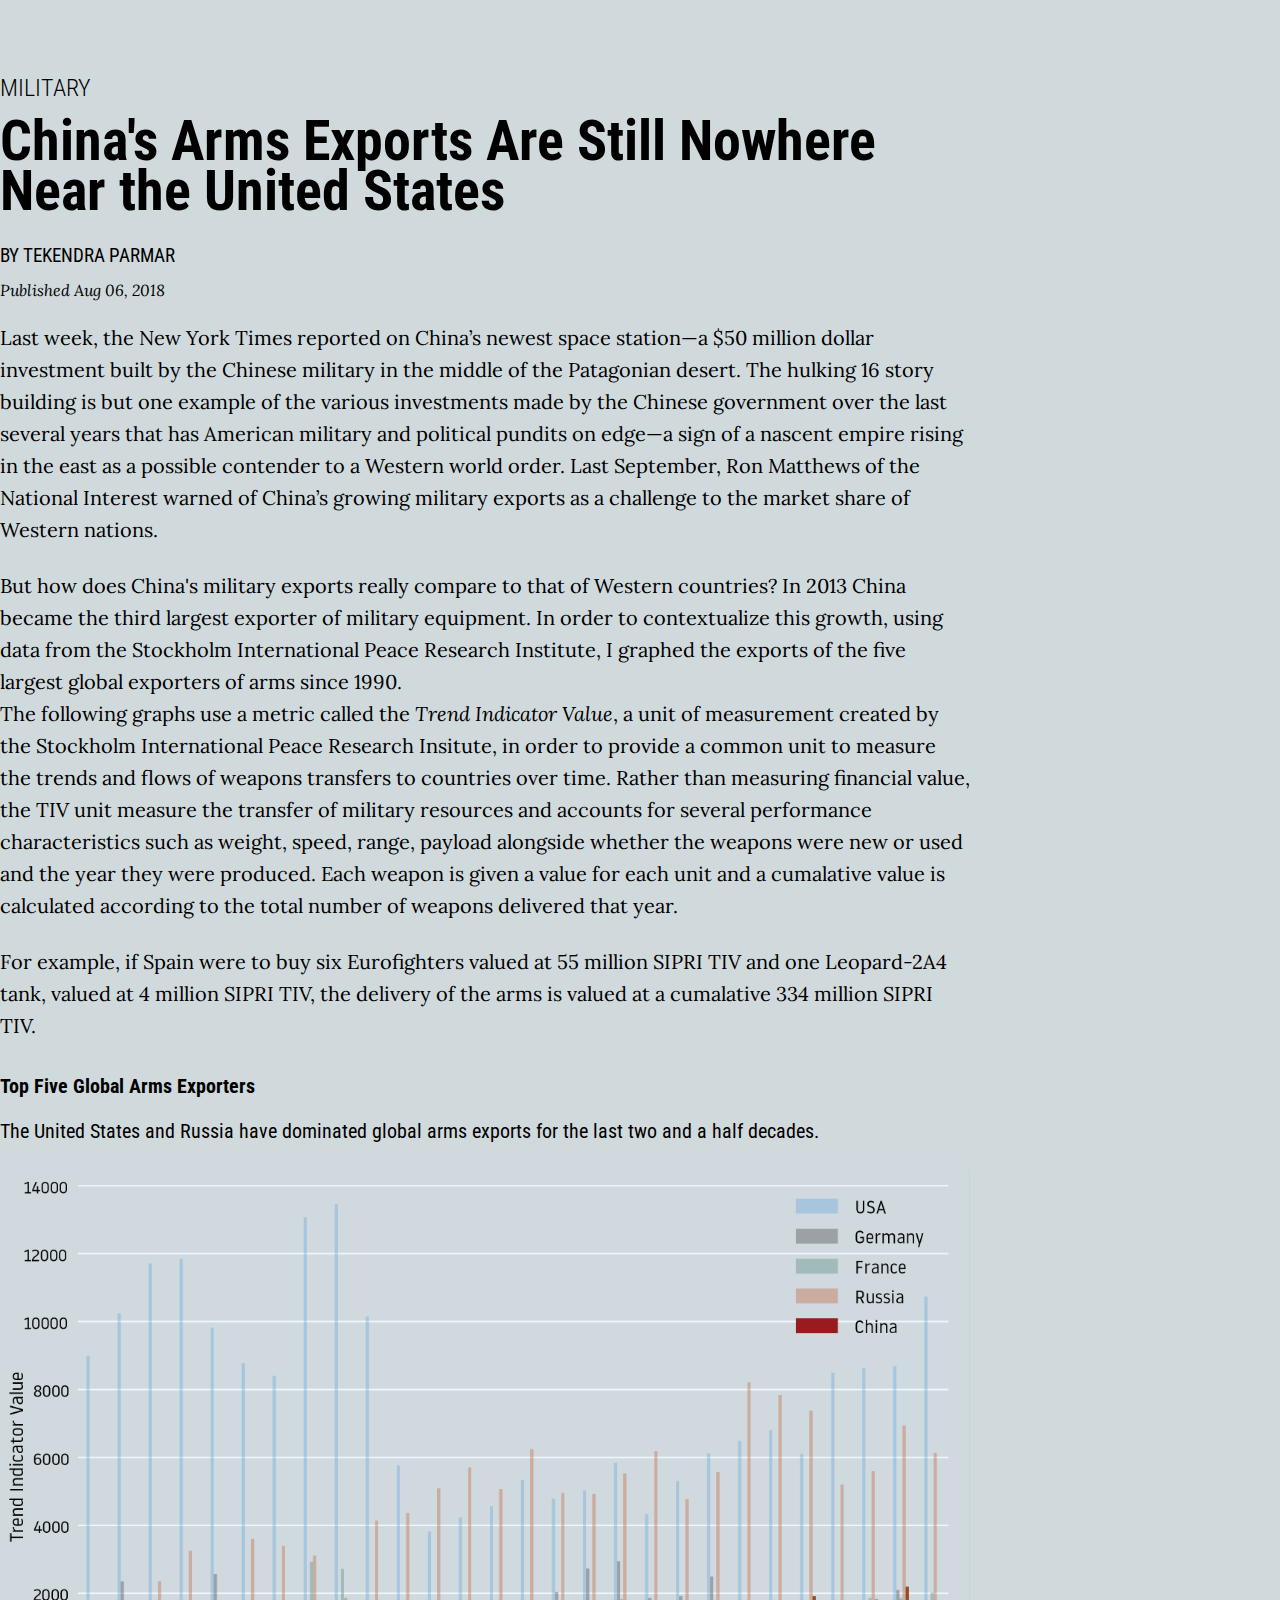
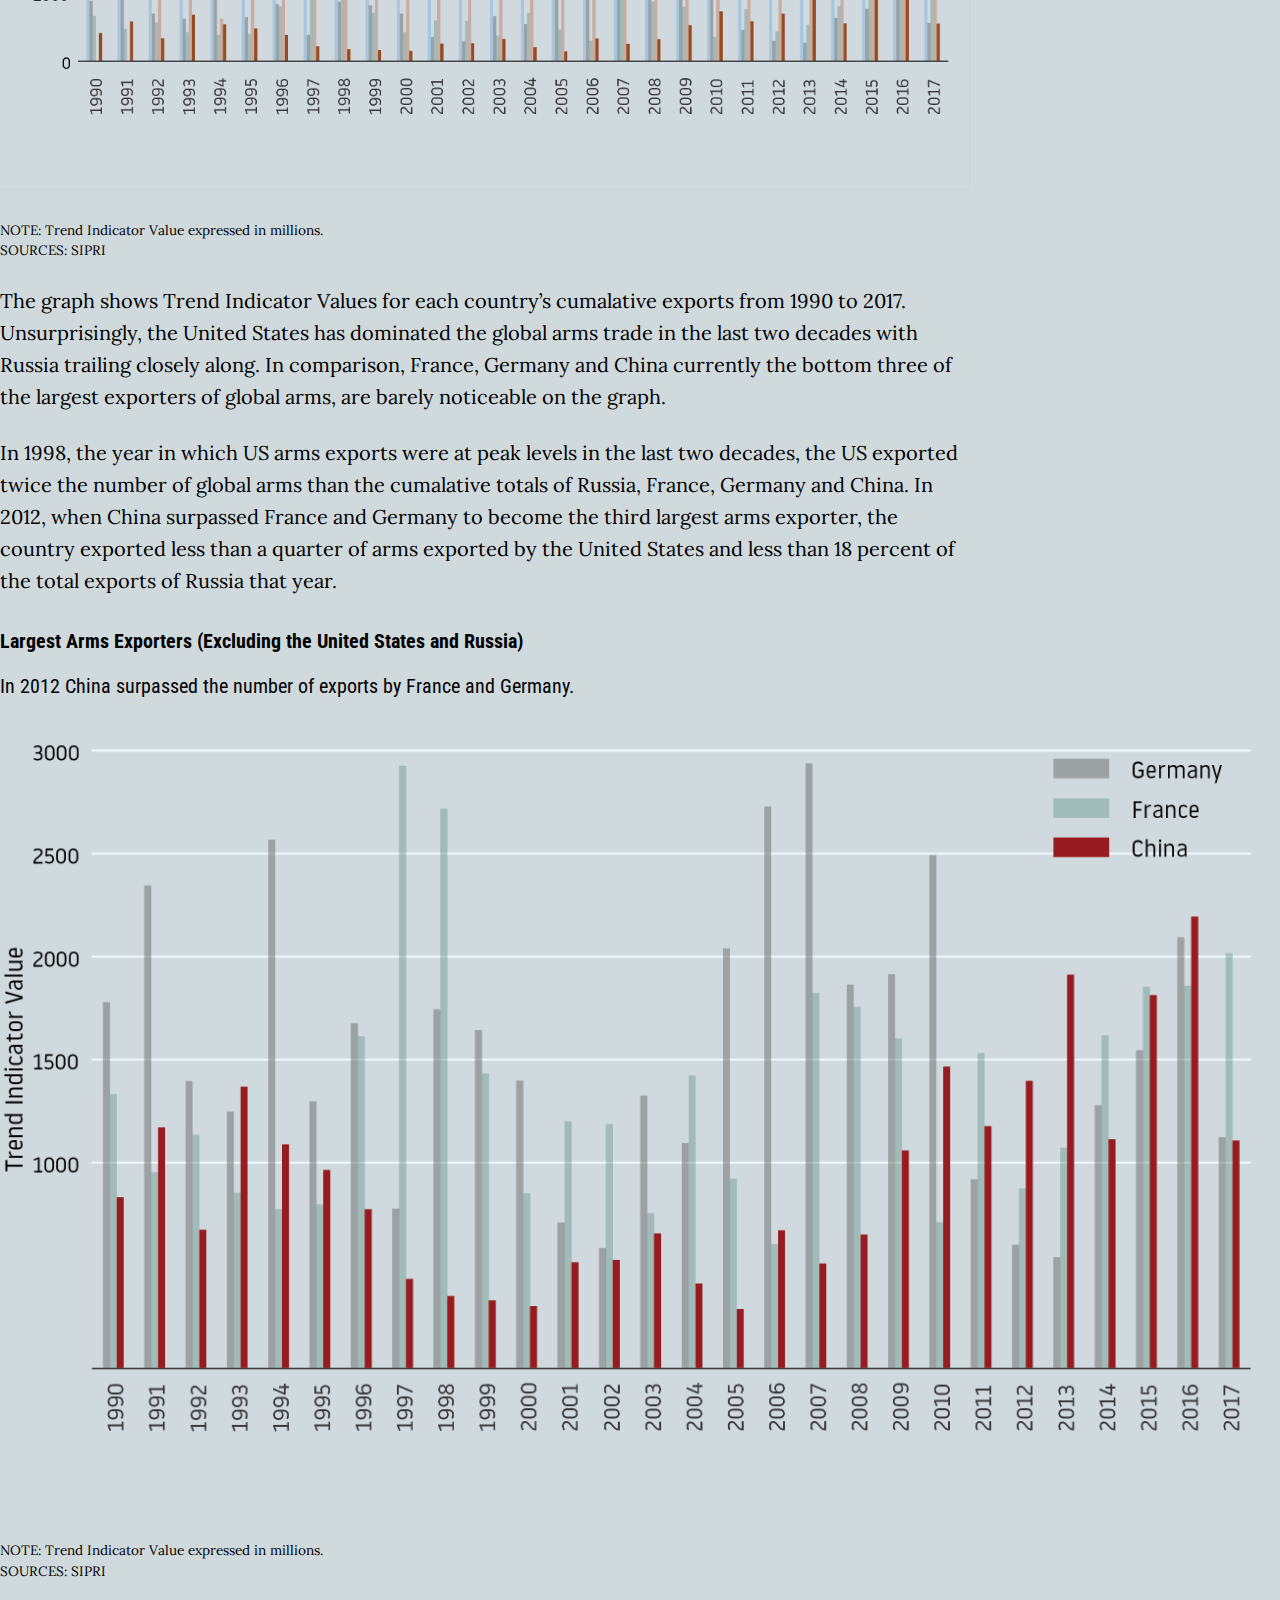
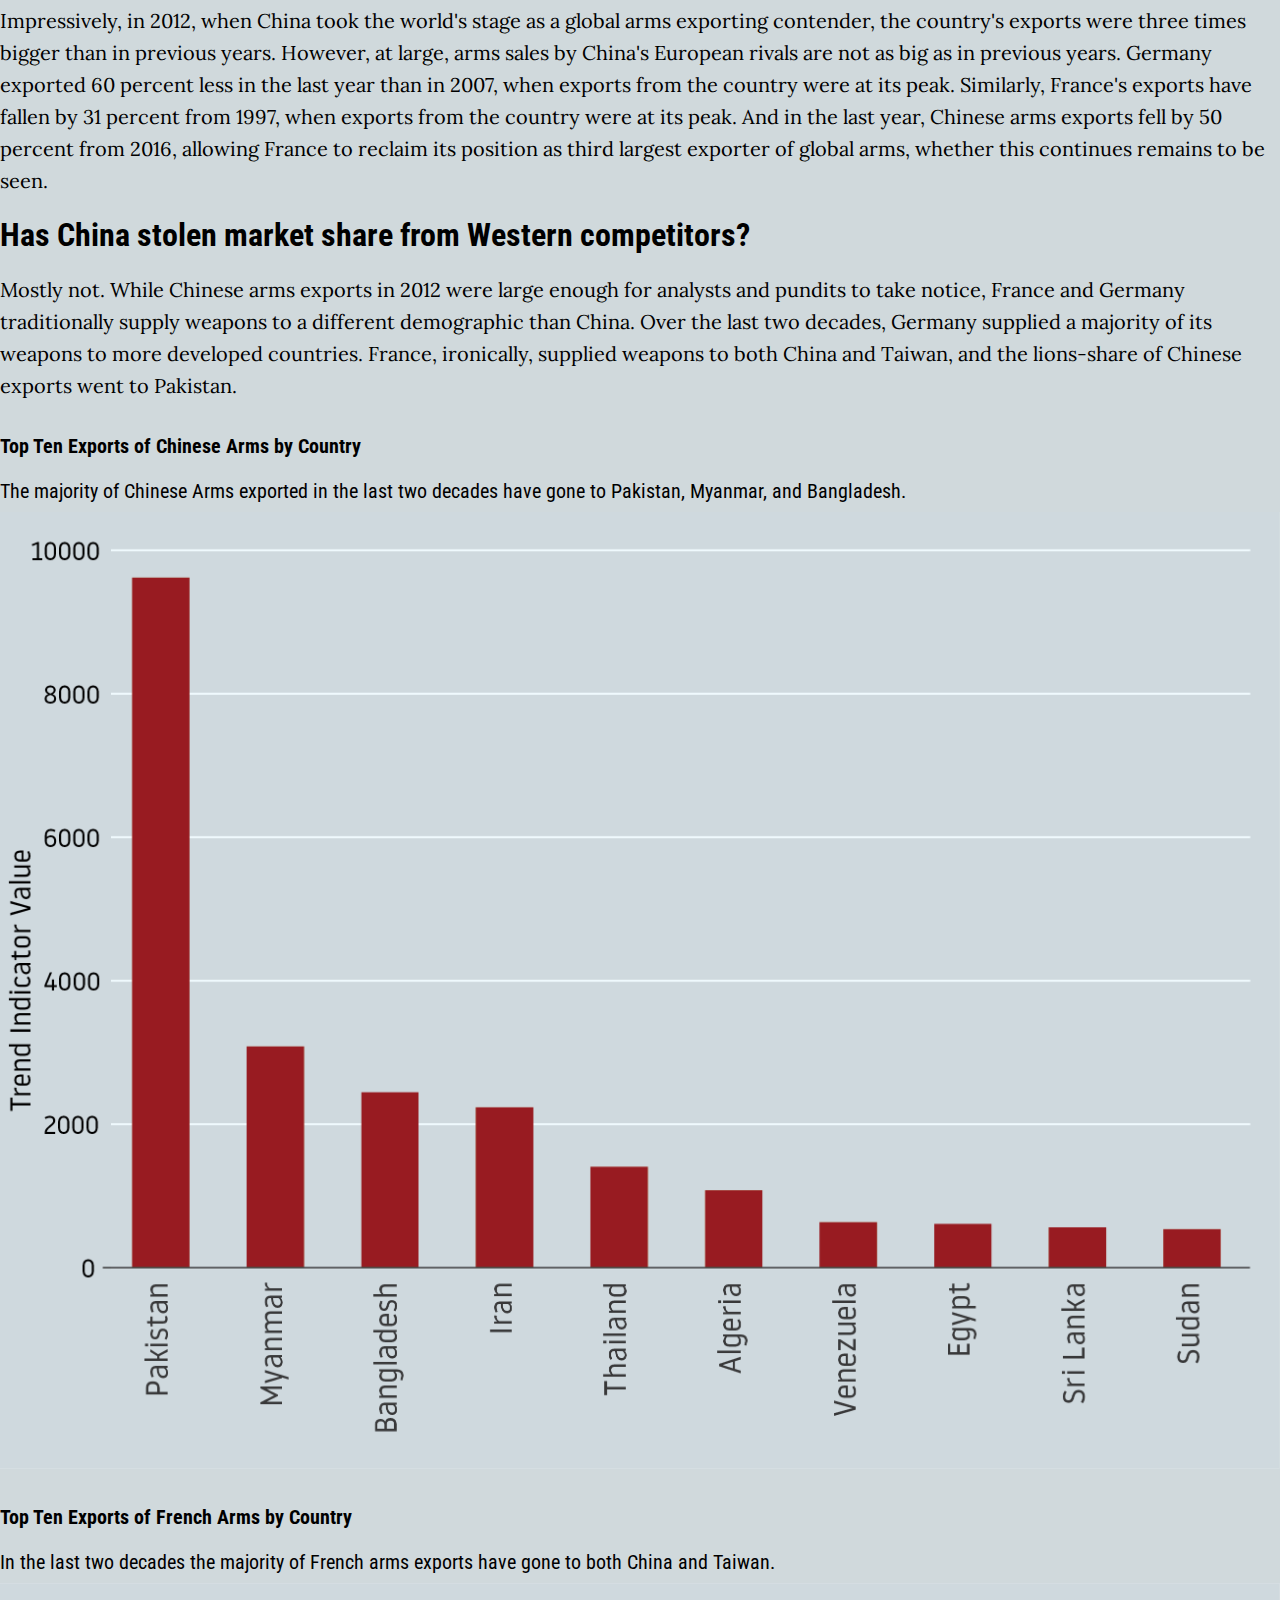
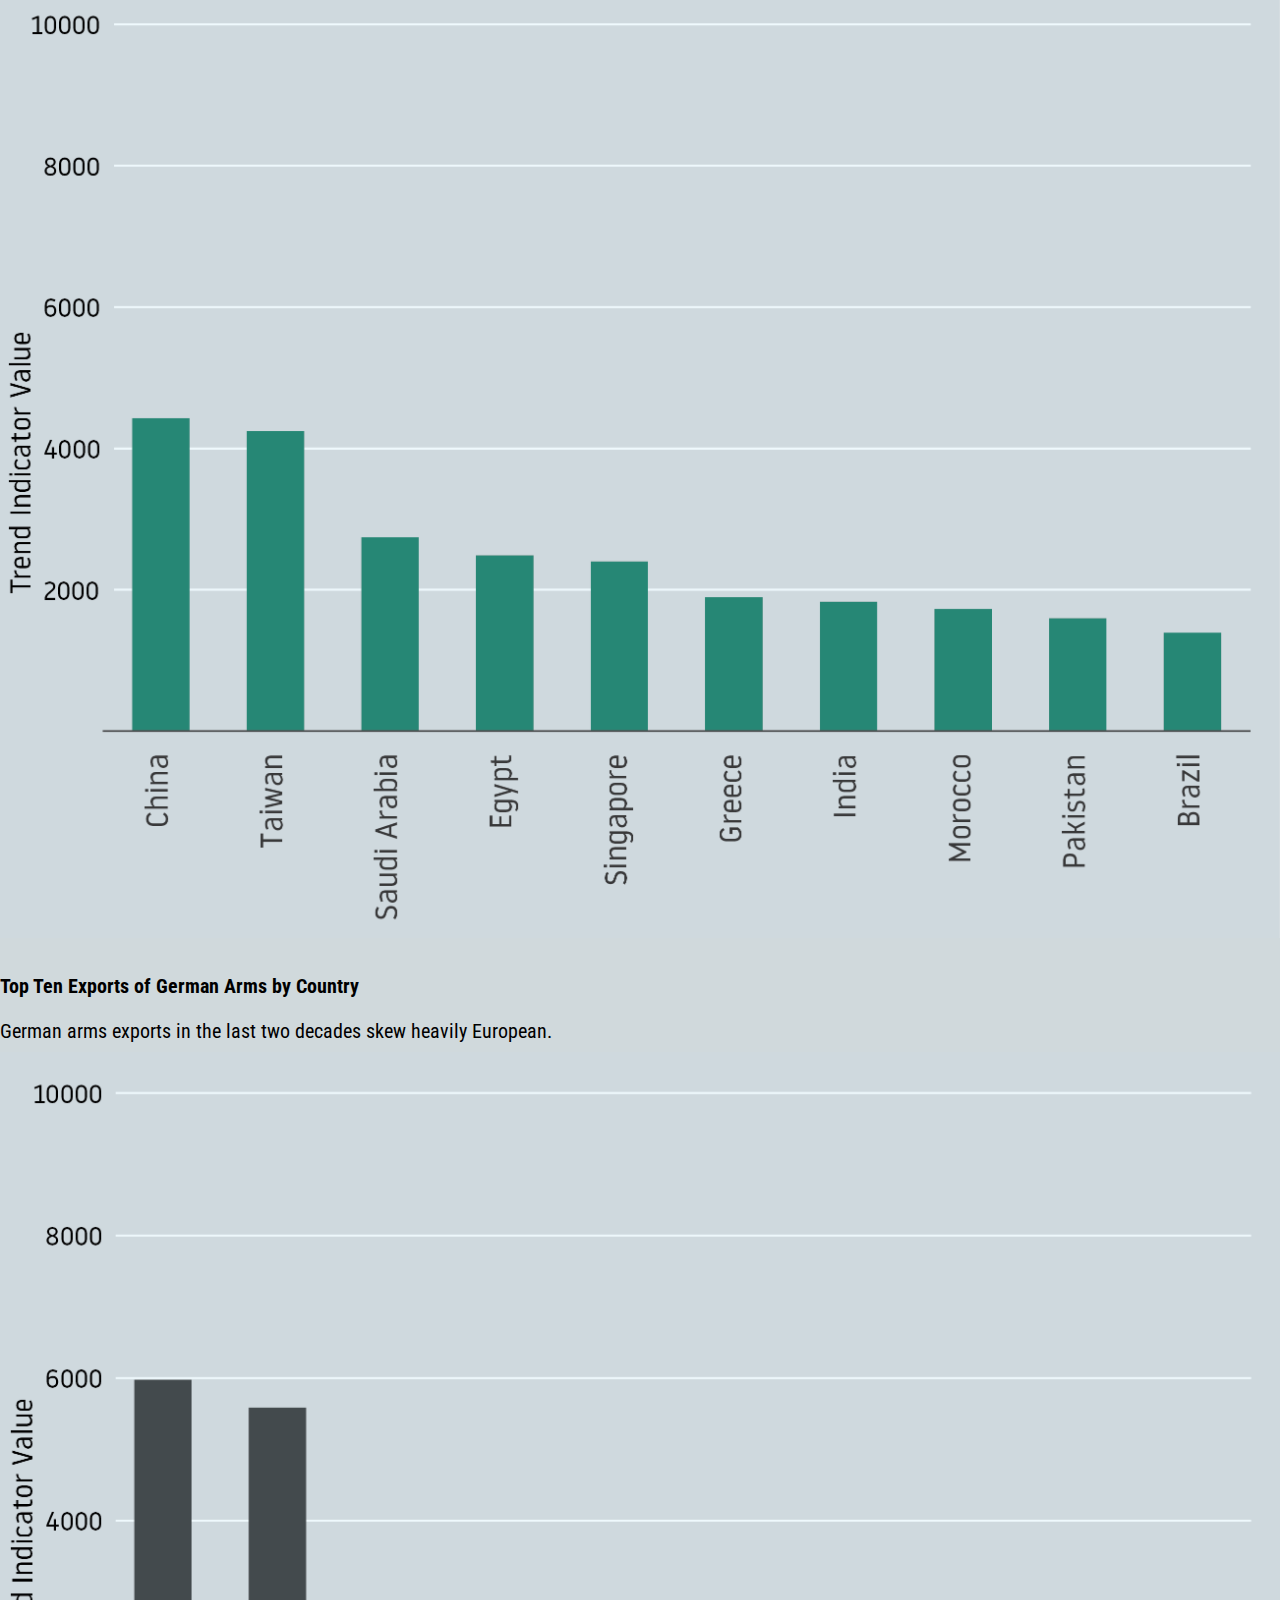
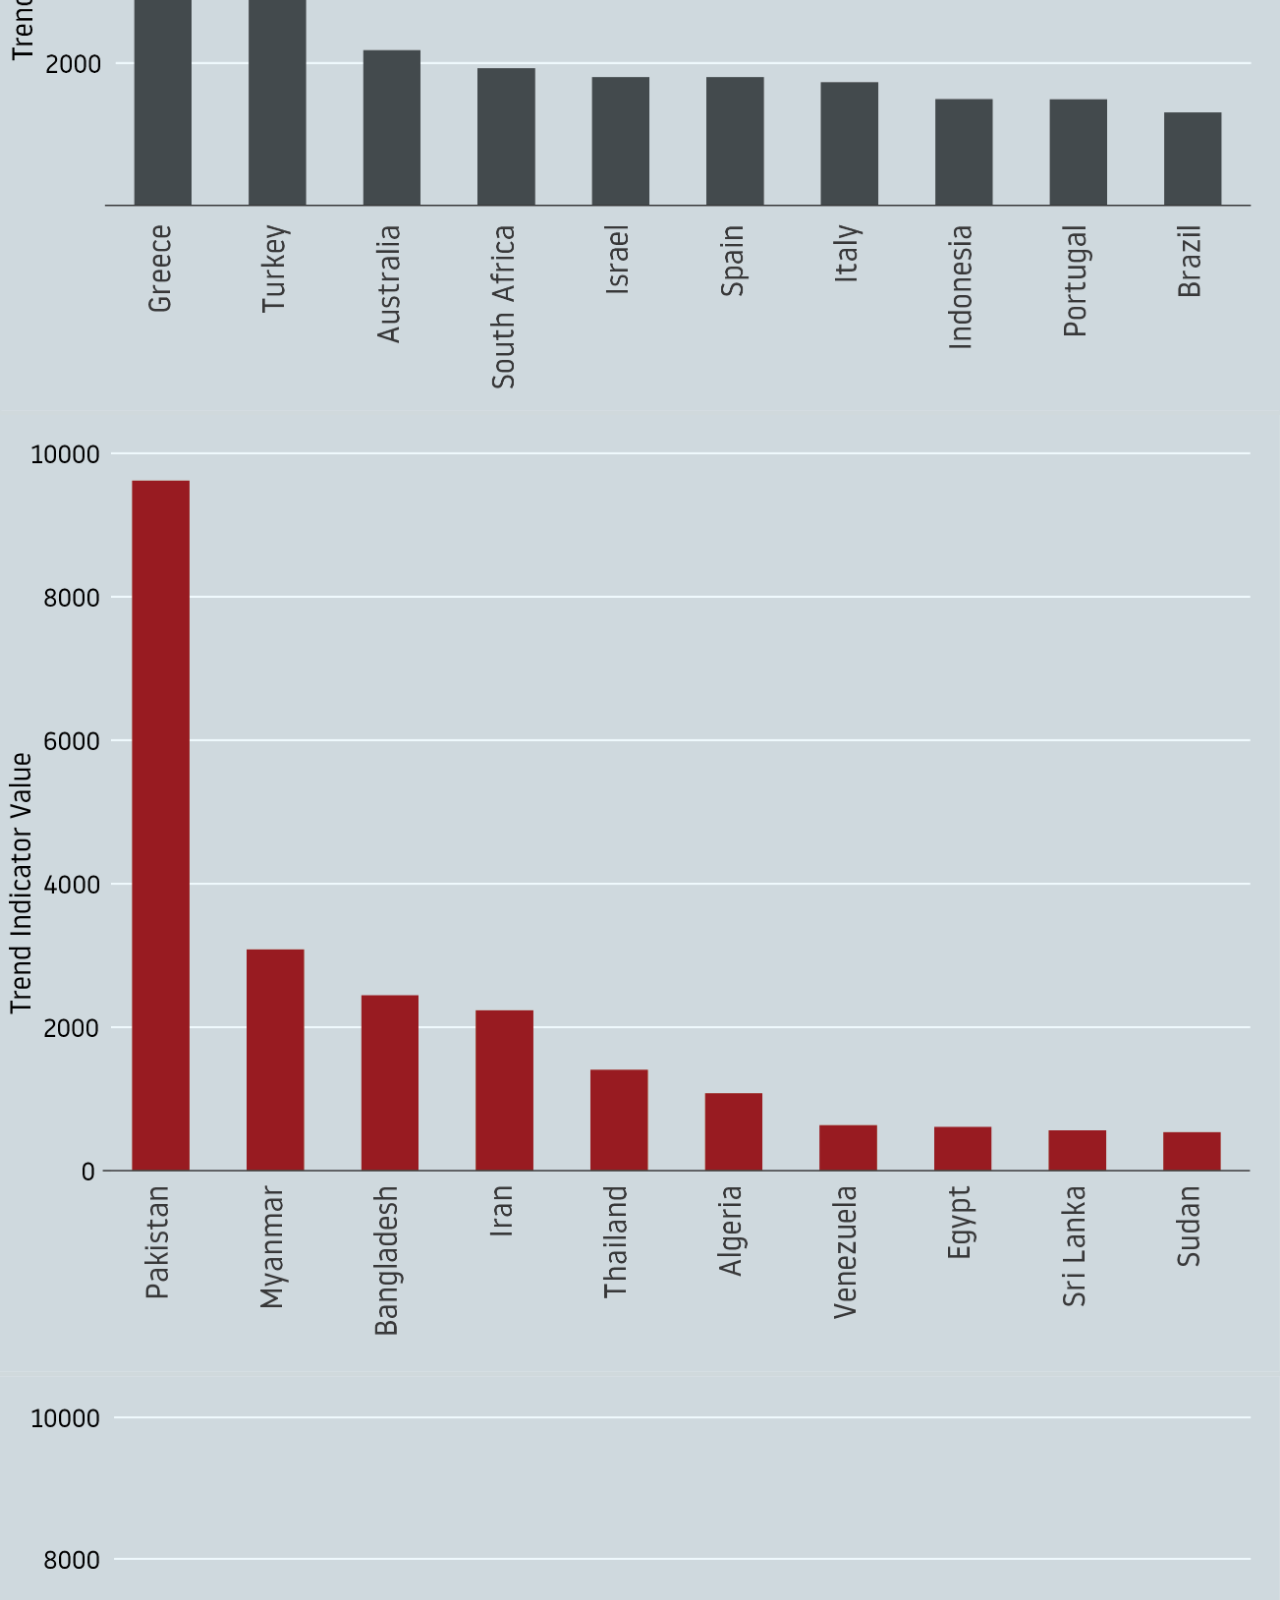
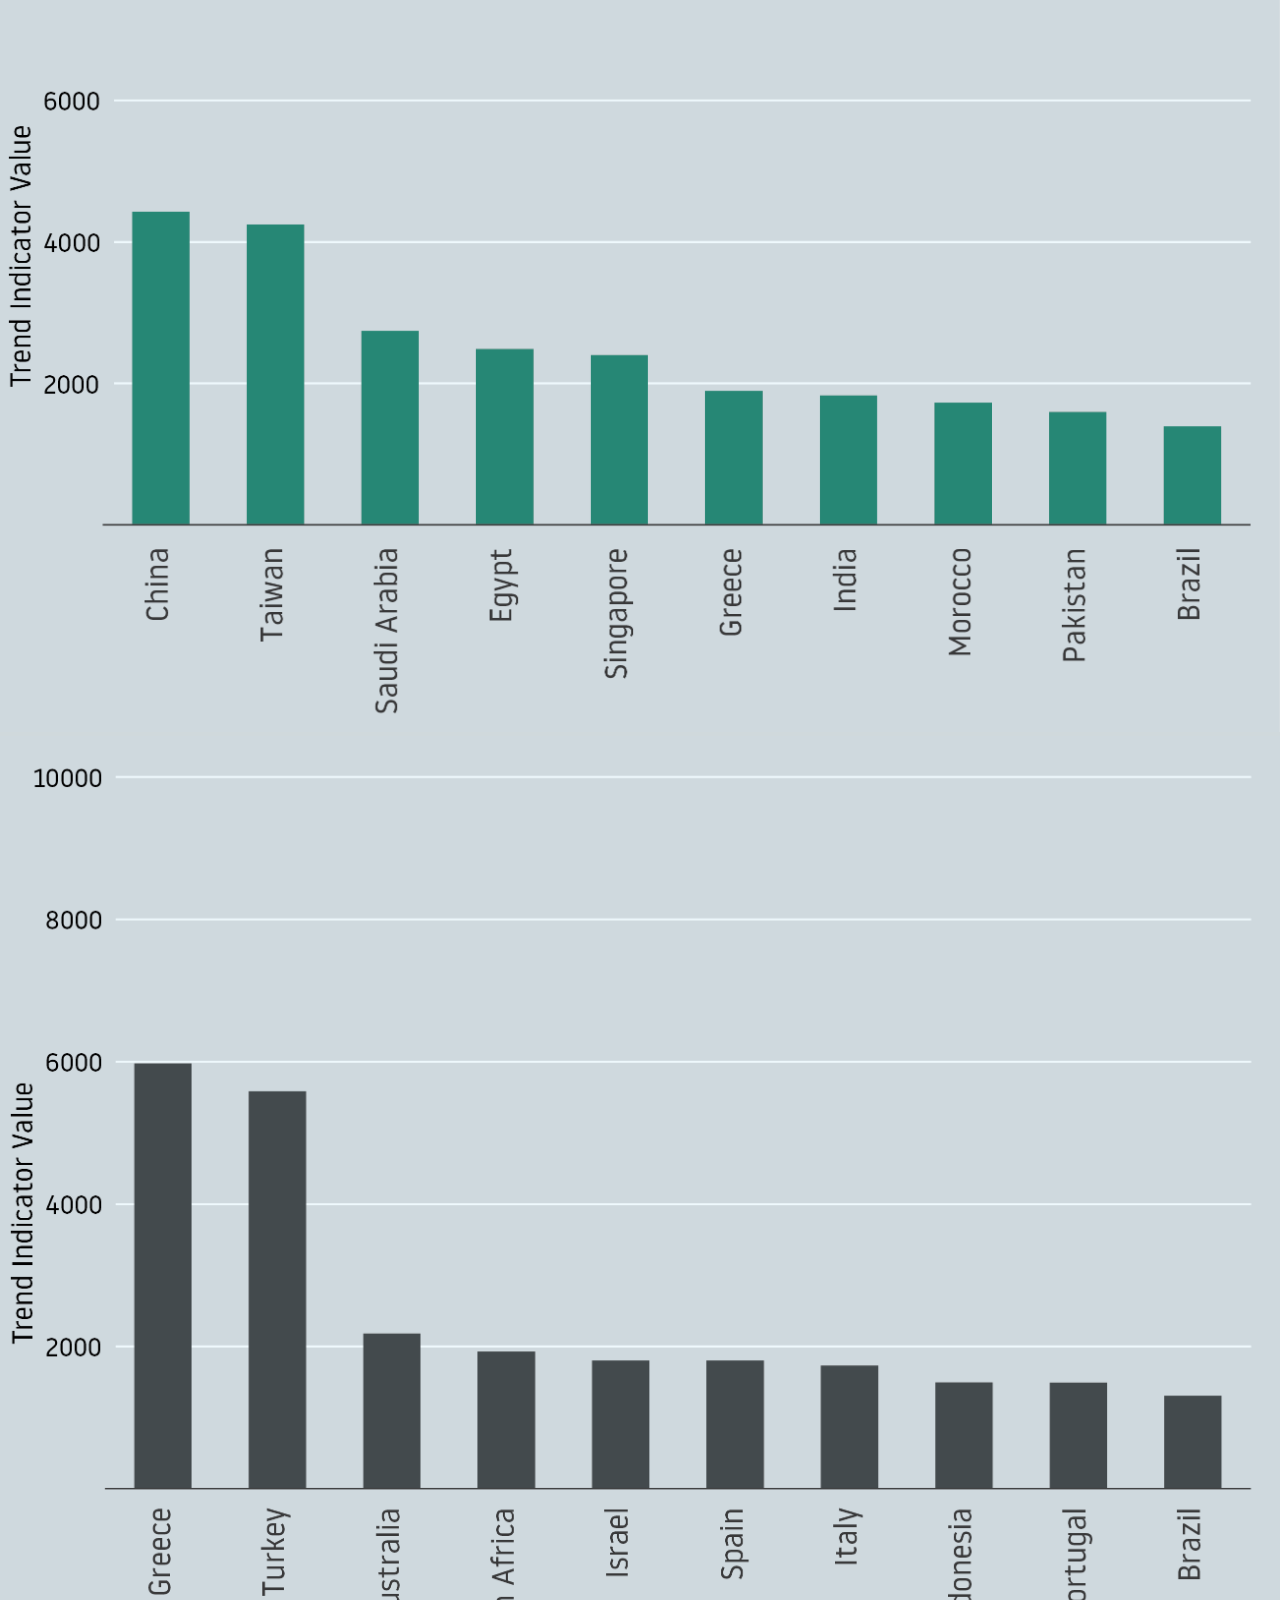
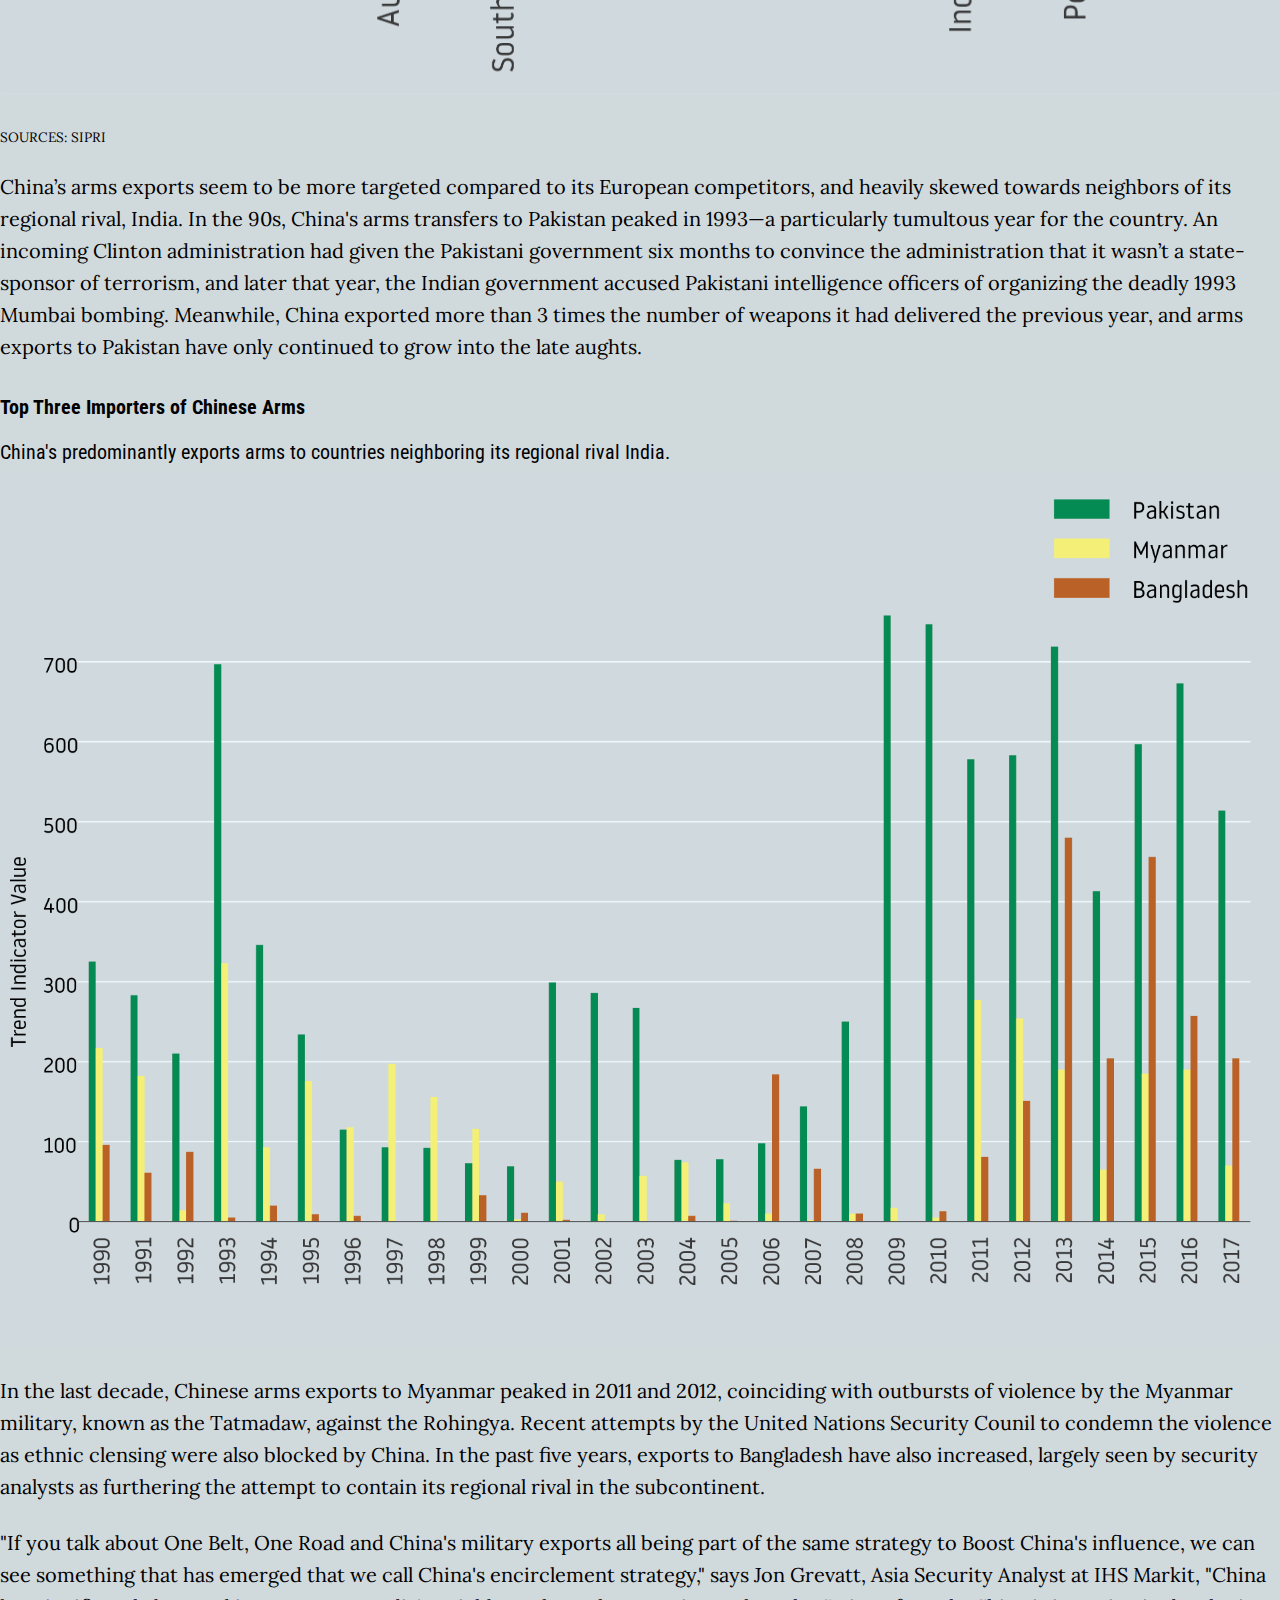
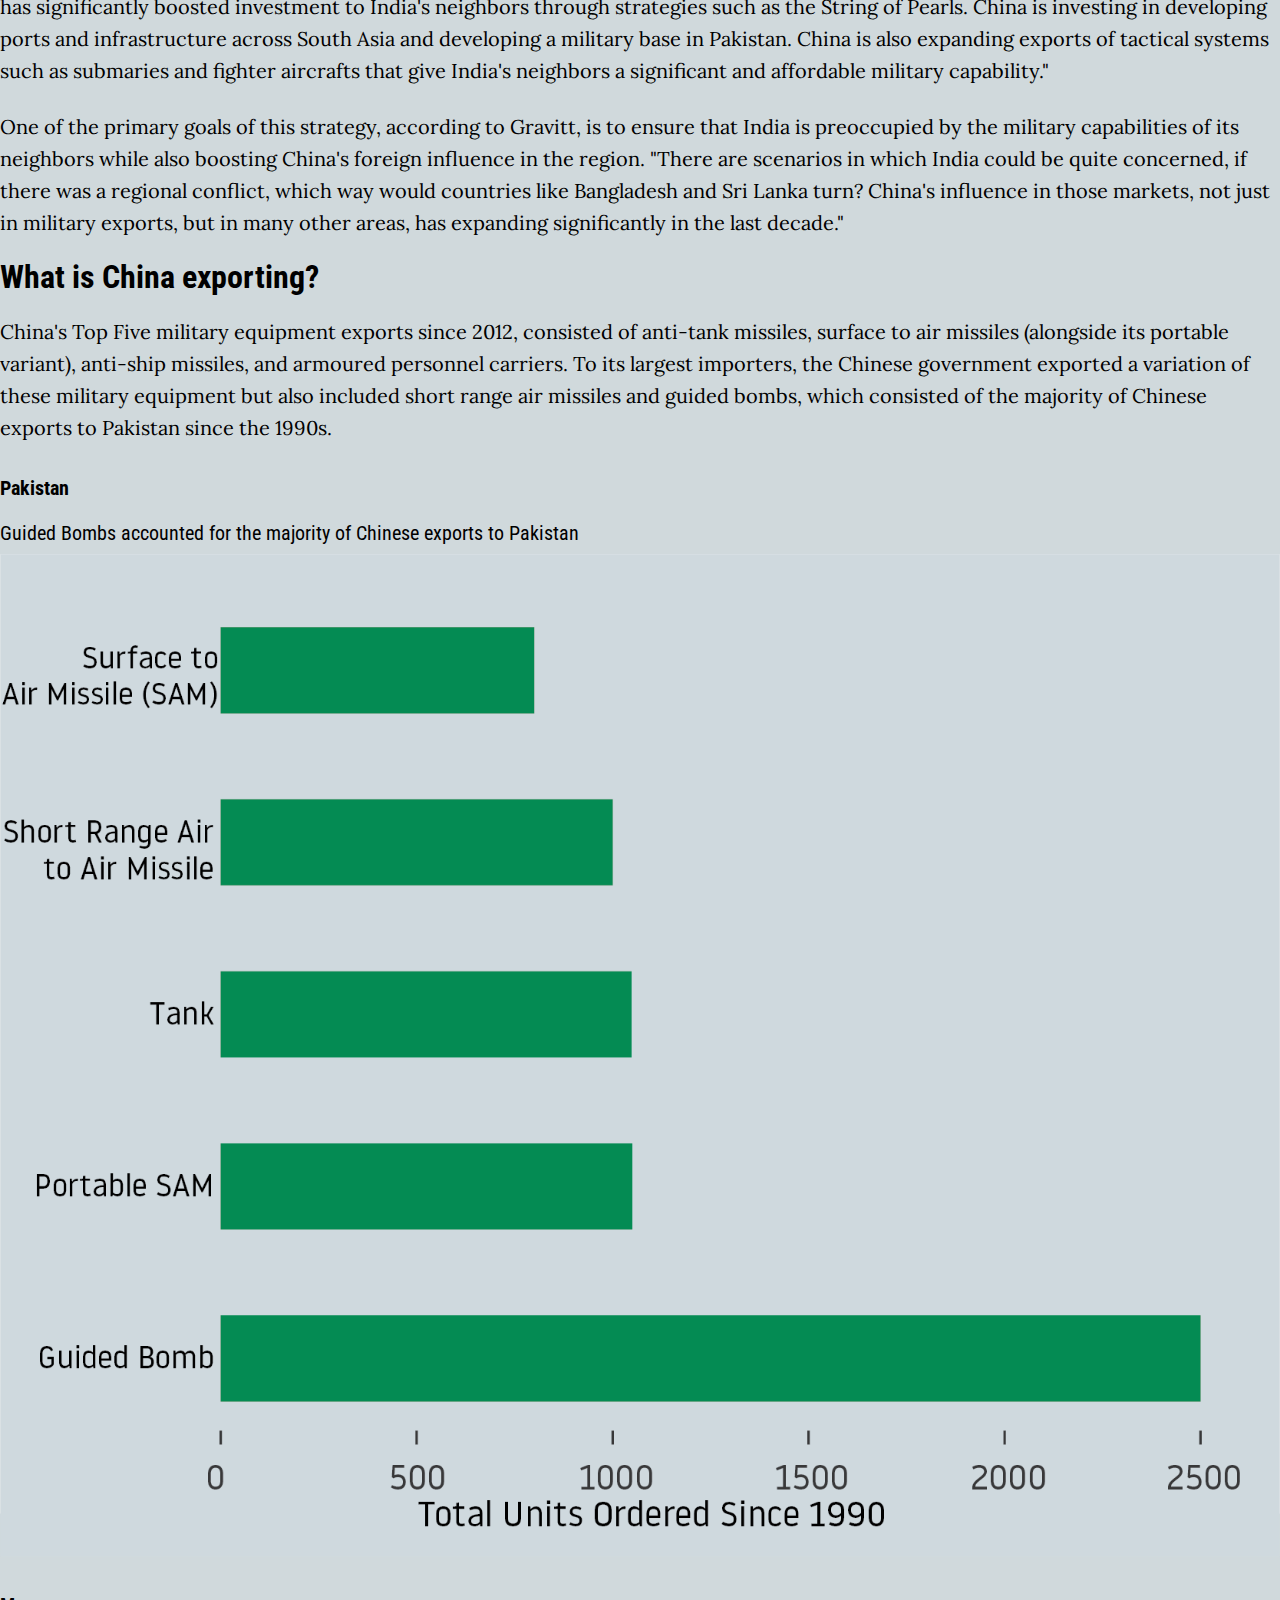
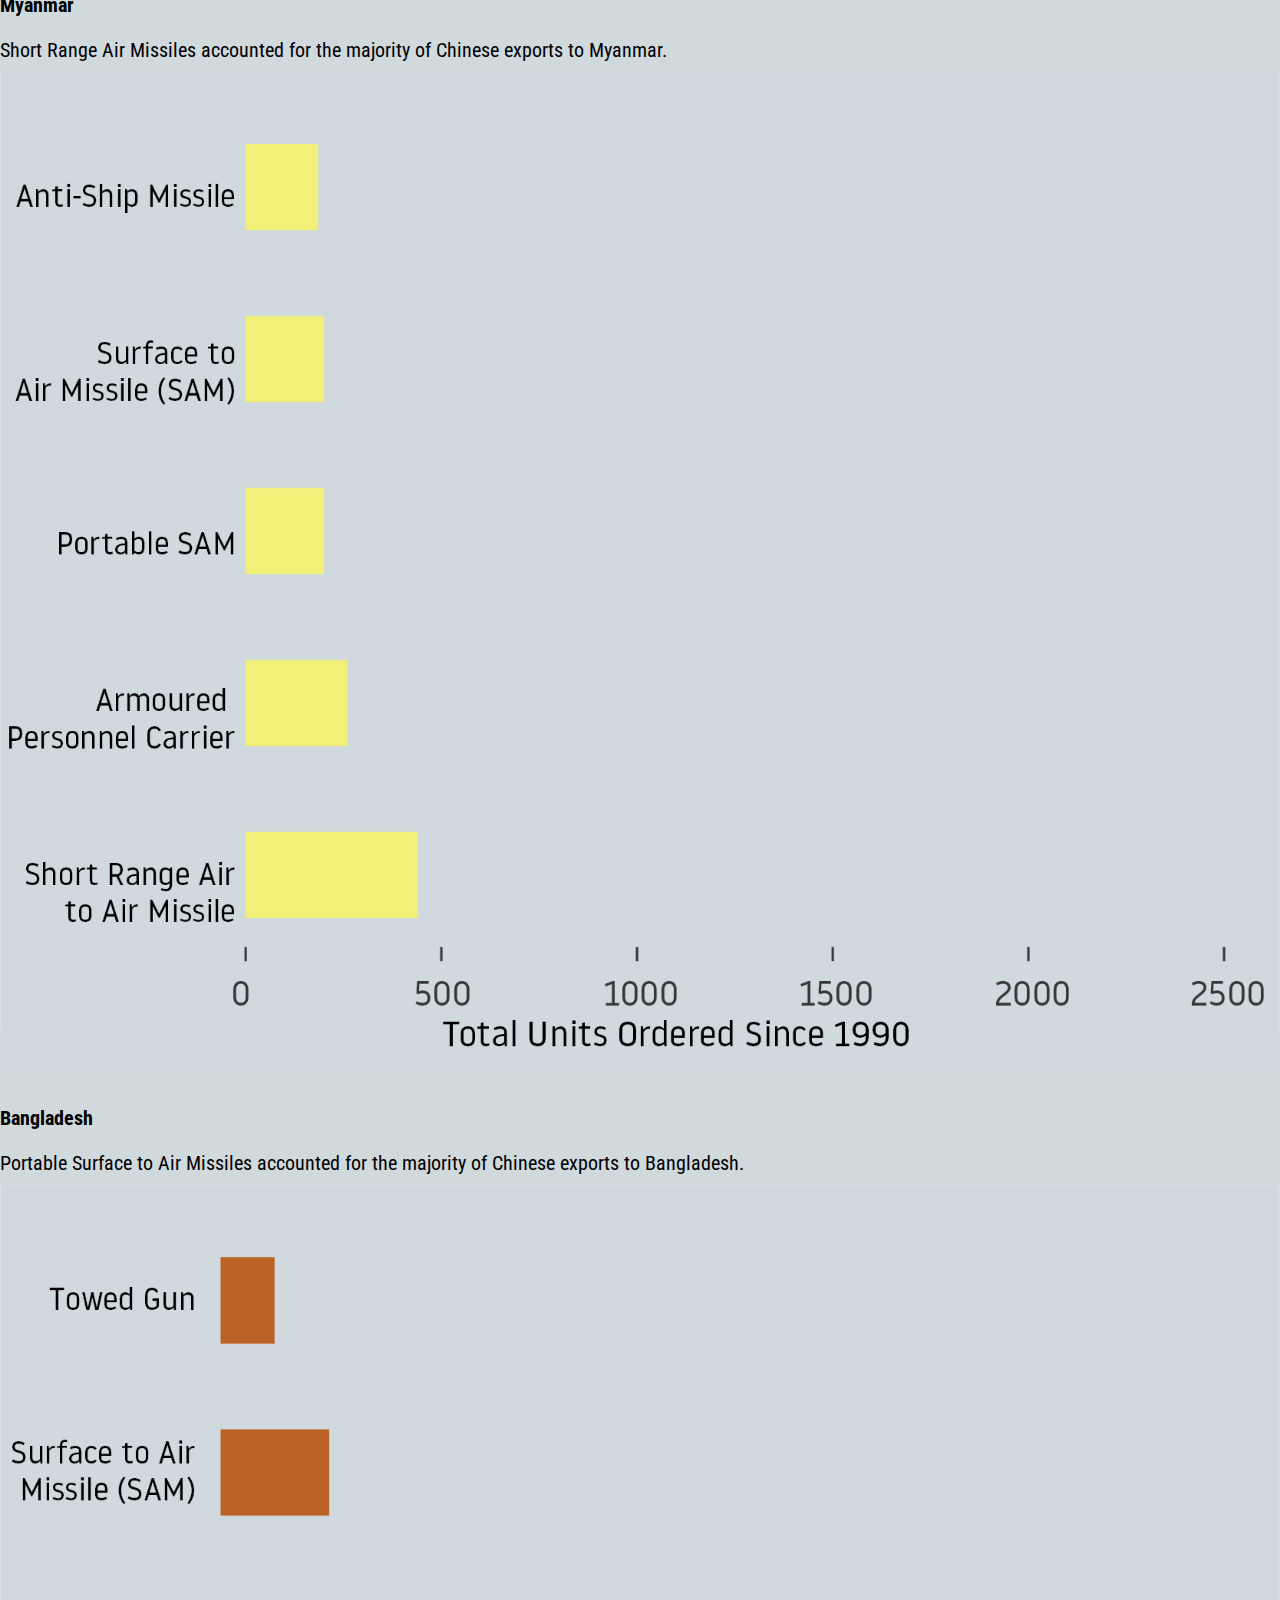
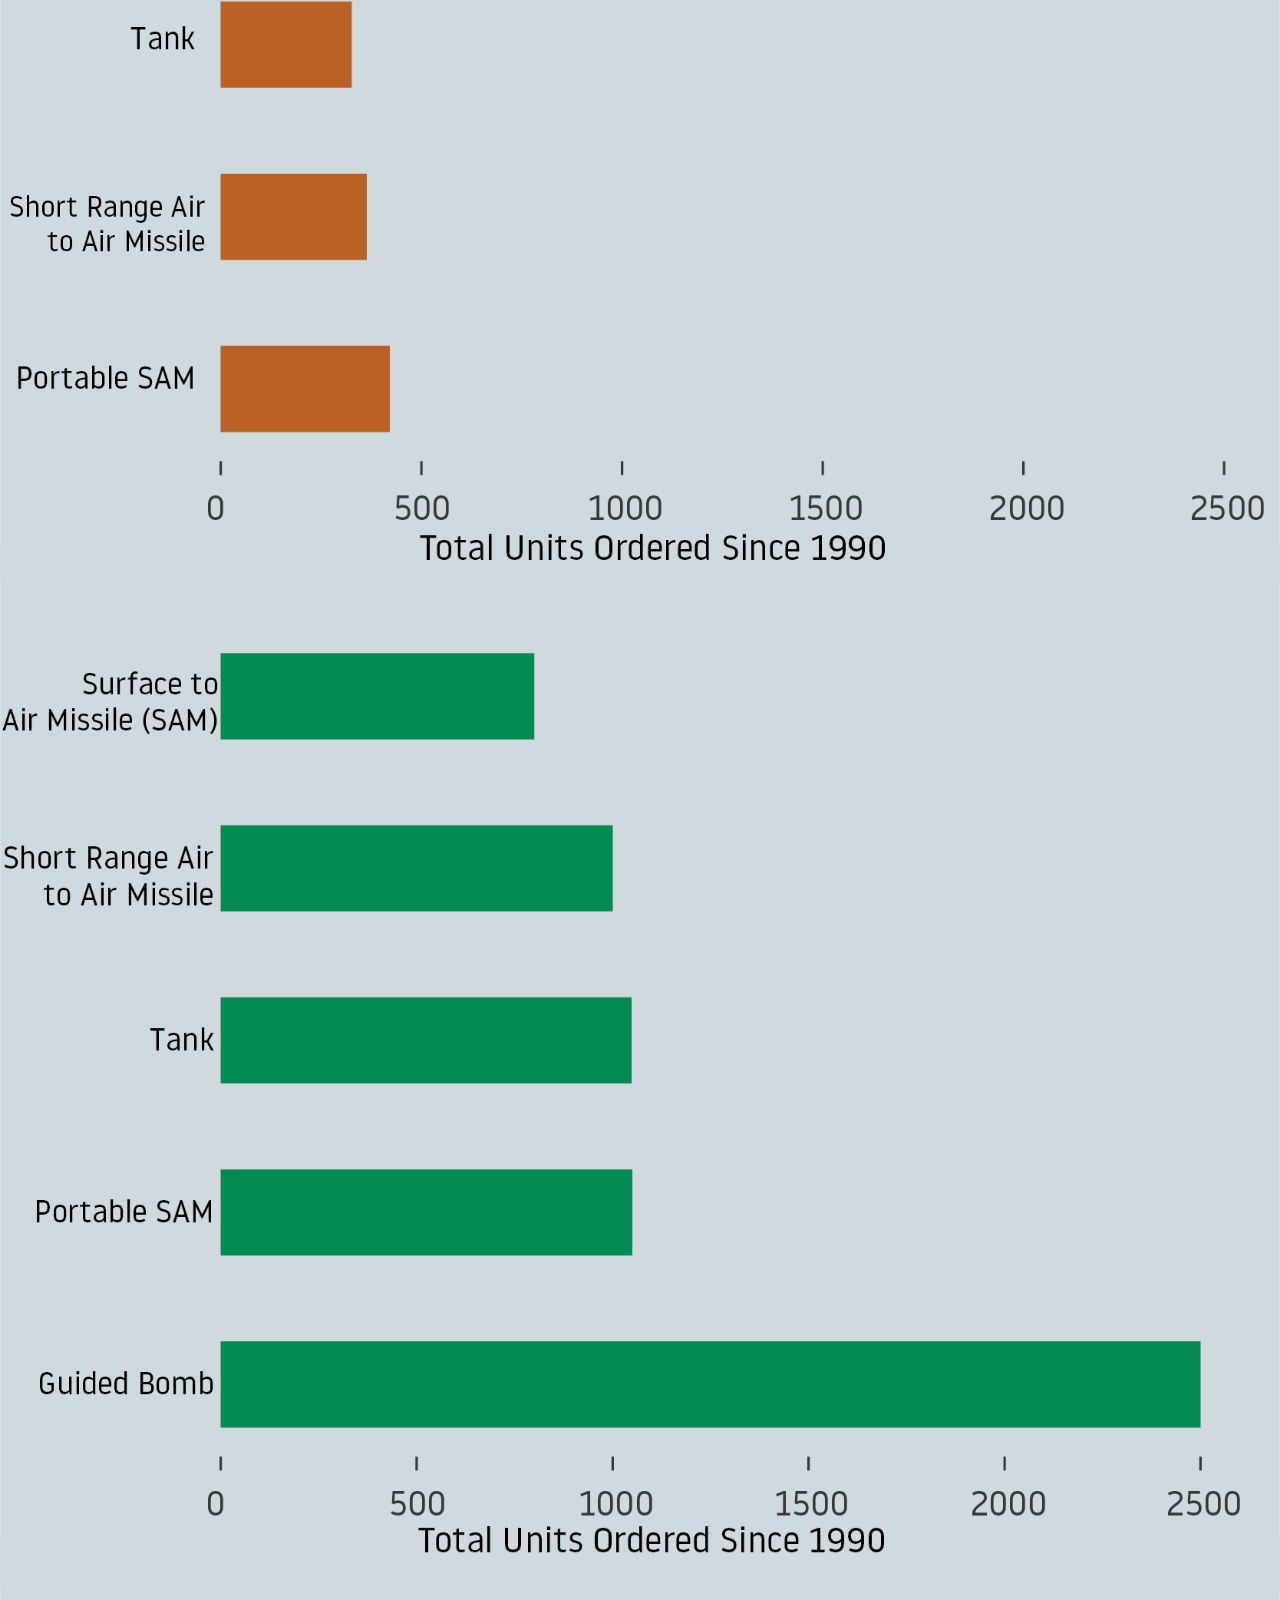
==== commit 6f7e22ff: "update" ====
--- a/Project_3/html_project/index.html
+++ b/Project_3/html_project/index.html
@@ -34,8 +34,7 @@
 
                 But how does China's military exports really compare to that of Western countries? In 2013 China became the third largest exporter of military equipment. In order to contextualize this growth, using data from the Stockholm International Peace Research Institute, I graphed the exports of the five largest global exporters of arms since 1990.
 
-                </p>
-        <p class="body-text sub-font">
+        <br>
         The following graphs use a metric called the <i>Trend Indicator Value</i>, a unit of measurement created by the Stockholm International Peace Research Insitute, in order to provide a common unit to measure the trends and flows of weapons transfers to countries over time. Rather than measuring financial value, the TIV unit measure the transfer of military resources and accounts for several performance characteristics such as weight, speed, range, payload alongside whether the weapons were new or used and the year they were produced. Each weapon is given a value for each unit and a cumalative value is calculated according to the total number of weapons delivered that year. 
 
                 </p>
@@ -106,8 +105,8 @@
                  Impressively, in 2012, when China took the world's stage as a global arms exporting contender, the country's exports were three times bigger than in previous years. However, at large, arms sales by China's European rivals are not as big as in previous years. Germany exported 60 percent less in the last year than in 2007, when exports from the country were at its peak. Similarly, France's exports have fallen by 31 percent from 1997, when exports from the country were at its peak. And in the last year, Chinese arms exports fell by 50 percent from 2016, allowing France to reclaim its position as third largest exporter of global arms, whether this continues remains to be seen.       
                  
                 </p>
-        <div class="row justify-content-center"><!-- headline and intro -->
-        <div class="col-lg-10 ">
+    <div class="row justify-content-center"><!-- headline and intro -->
+    <div class="col-lg-10 ">
             <p class="subhead super-font">Has China stolen market share from Western competitors?</p>
                     <p class="body-text sub-font">
                 Mostly not. While Chinese arms exports in 2012 were large enough for analysts and pundits to take notice, France and Germany traditionally supply weapons to a different demographic than China. Over the last two decades, Germany supplied a majority of its weapons to more developed countries. France, ironically, supplied weapons to both China and Taiwan, and the lions-share of Chinese exports went to Pakistan. </p>
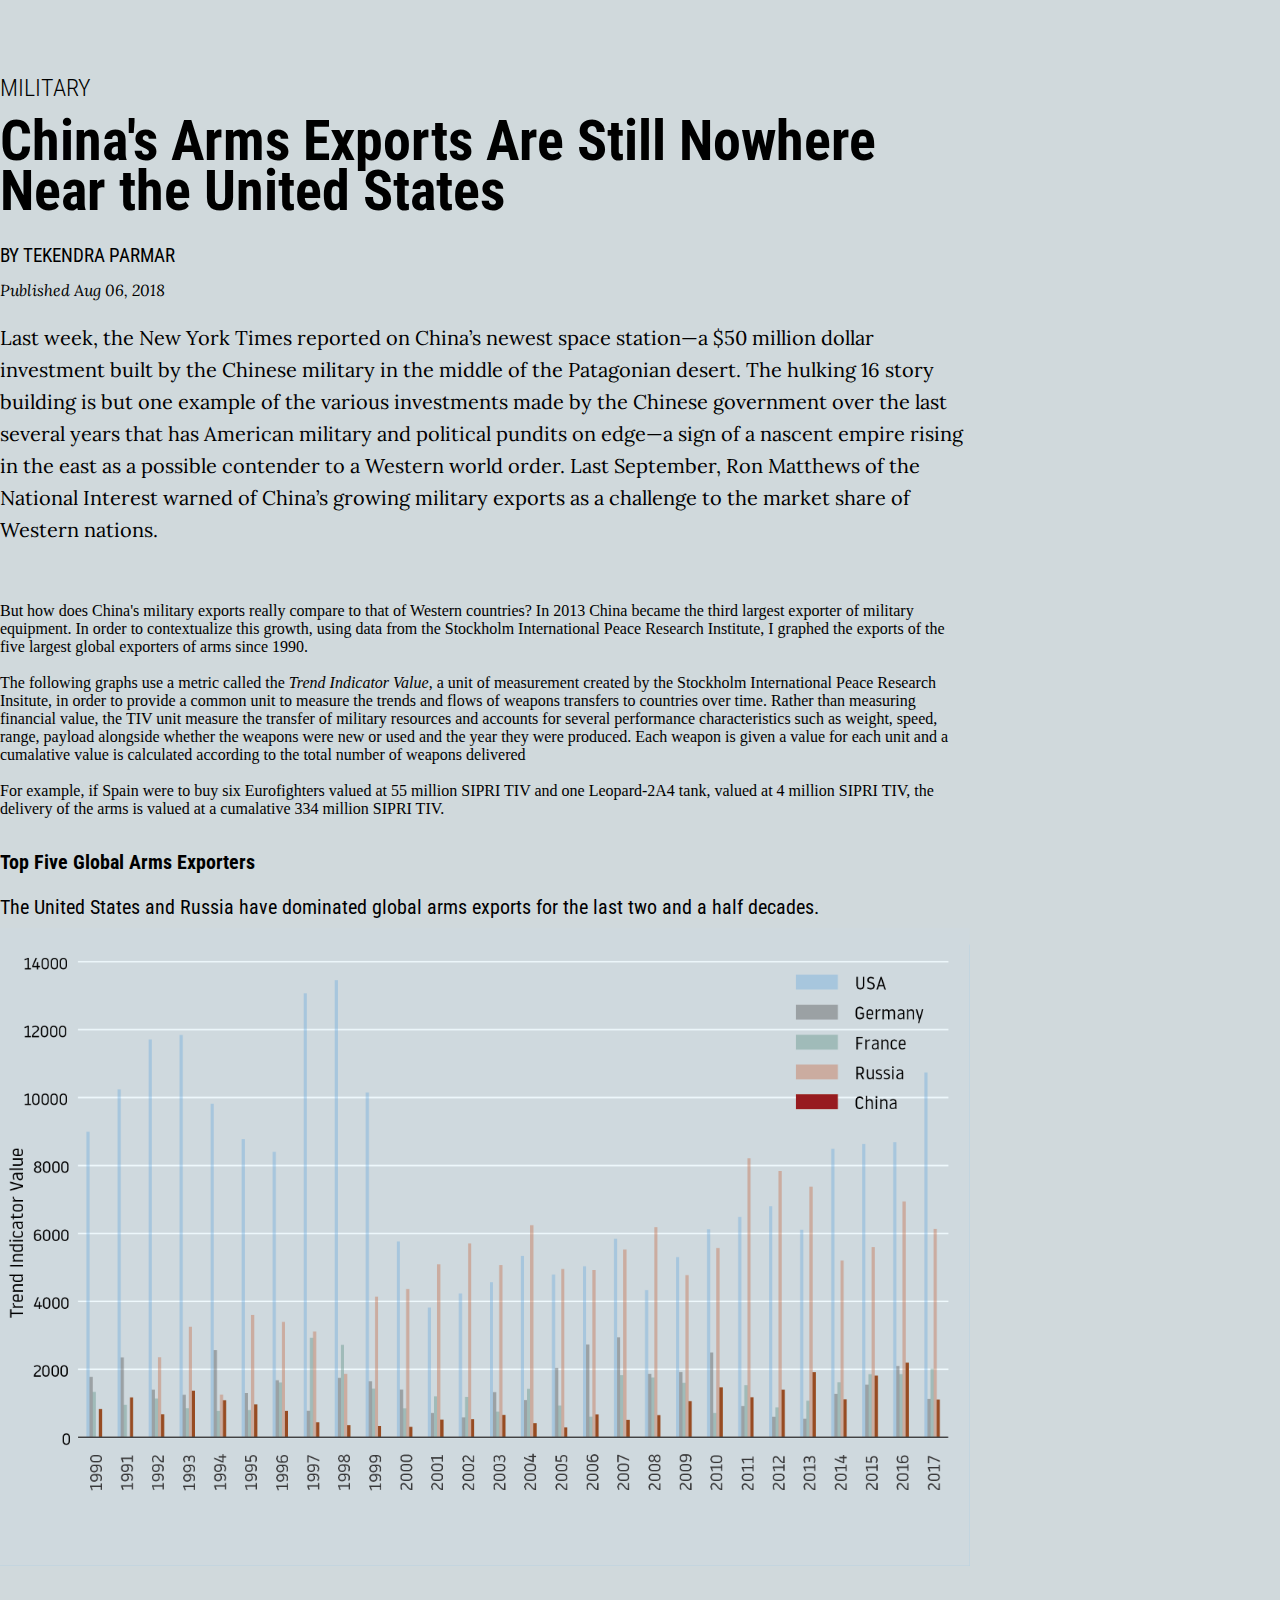
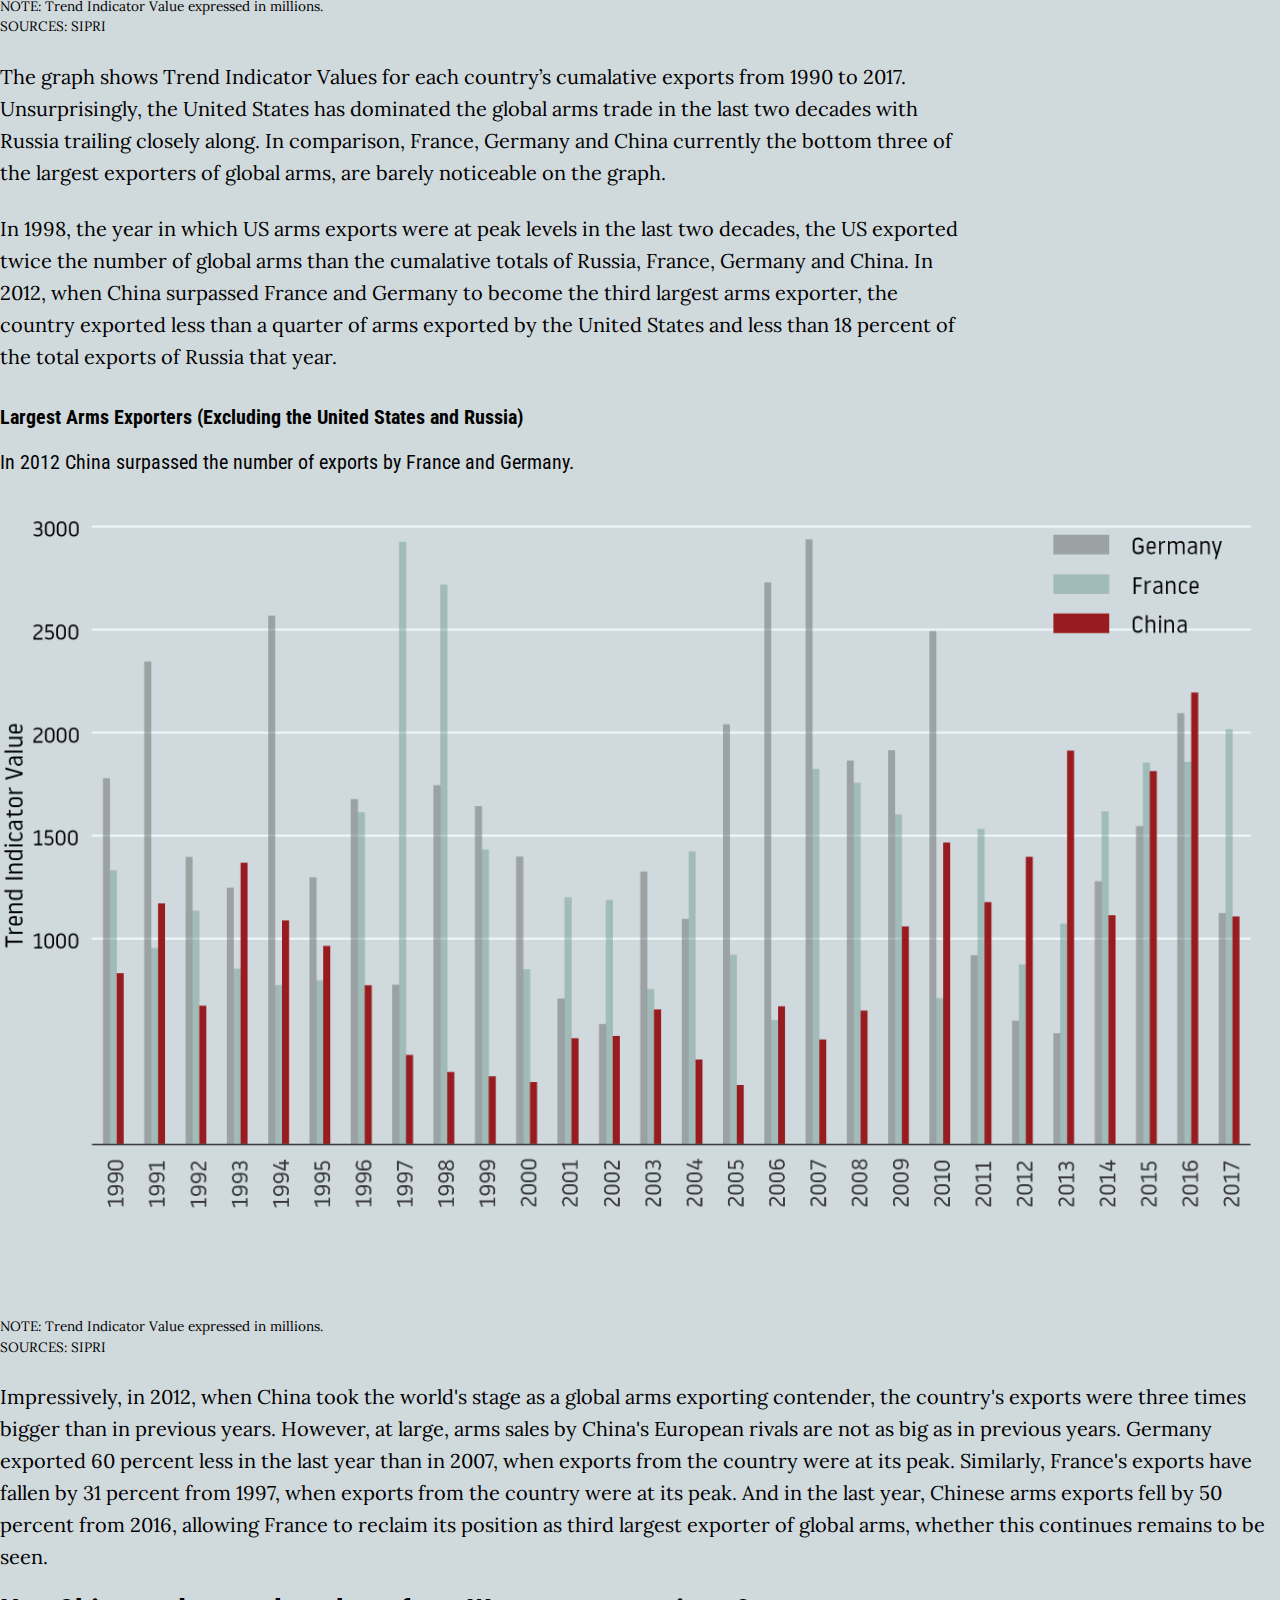
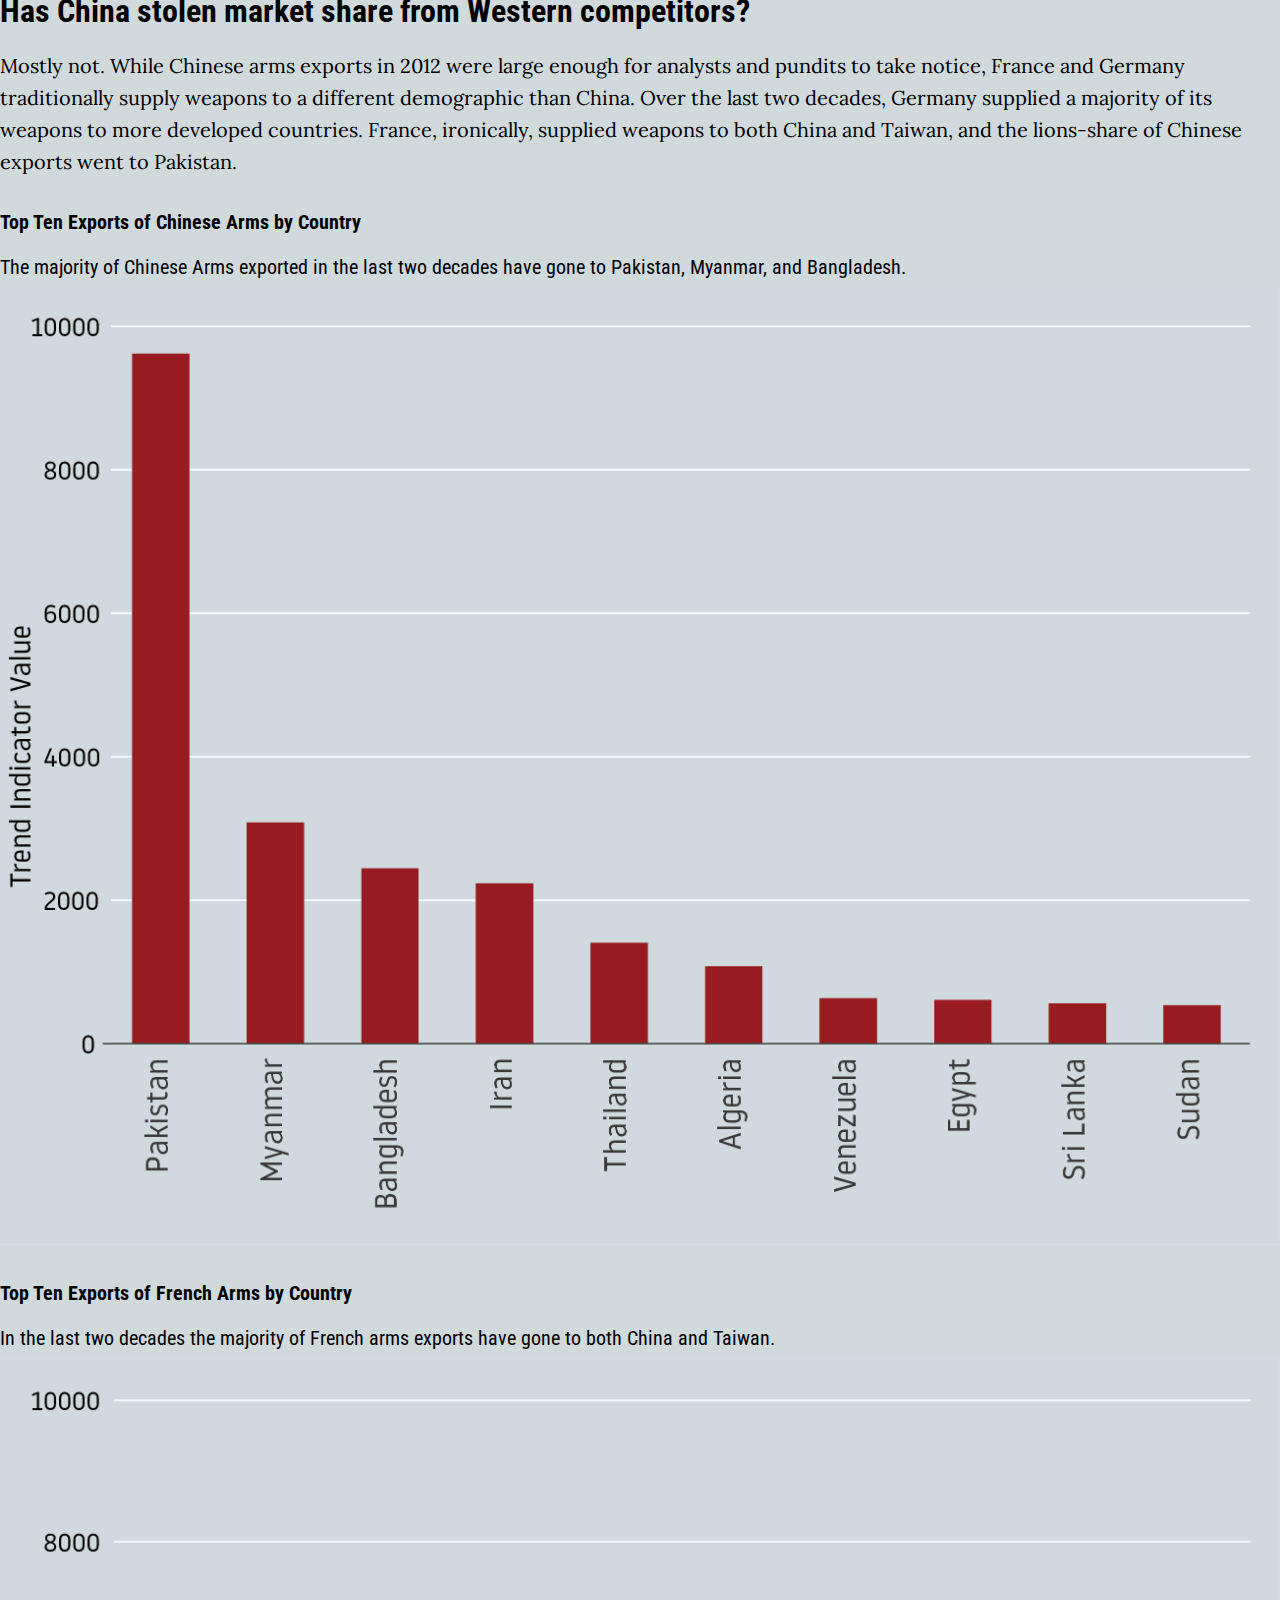
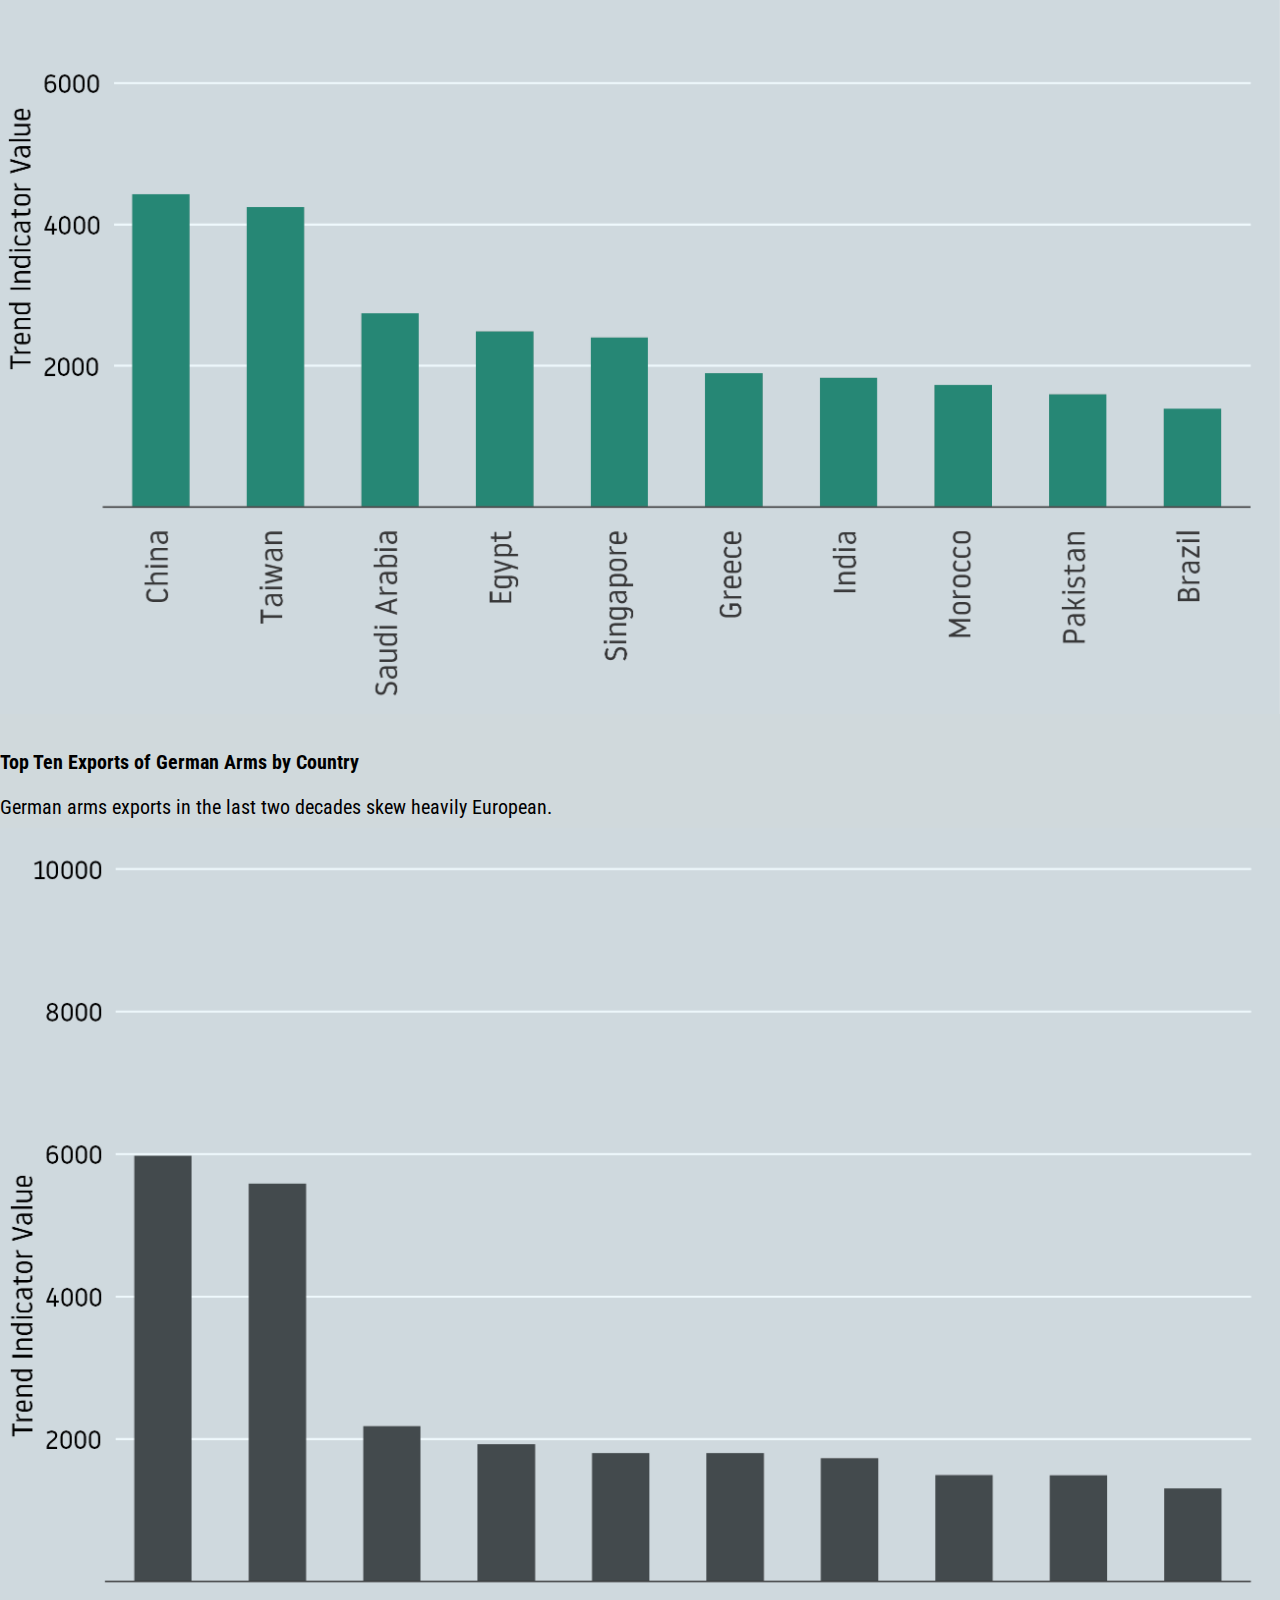
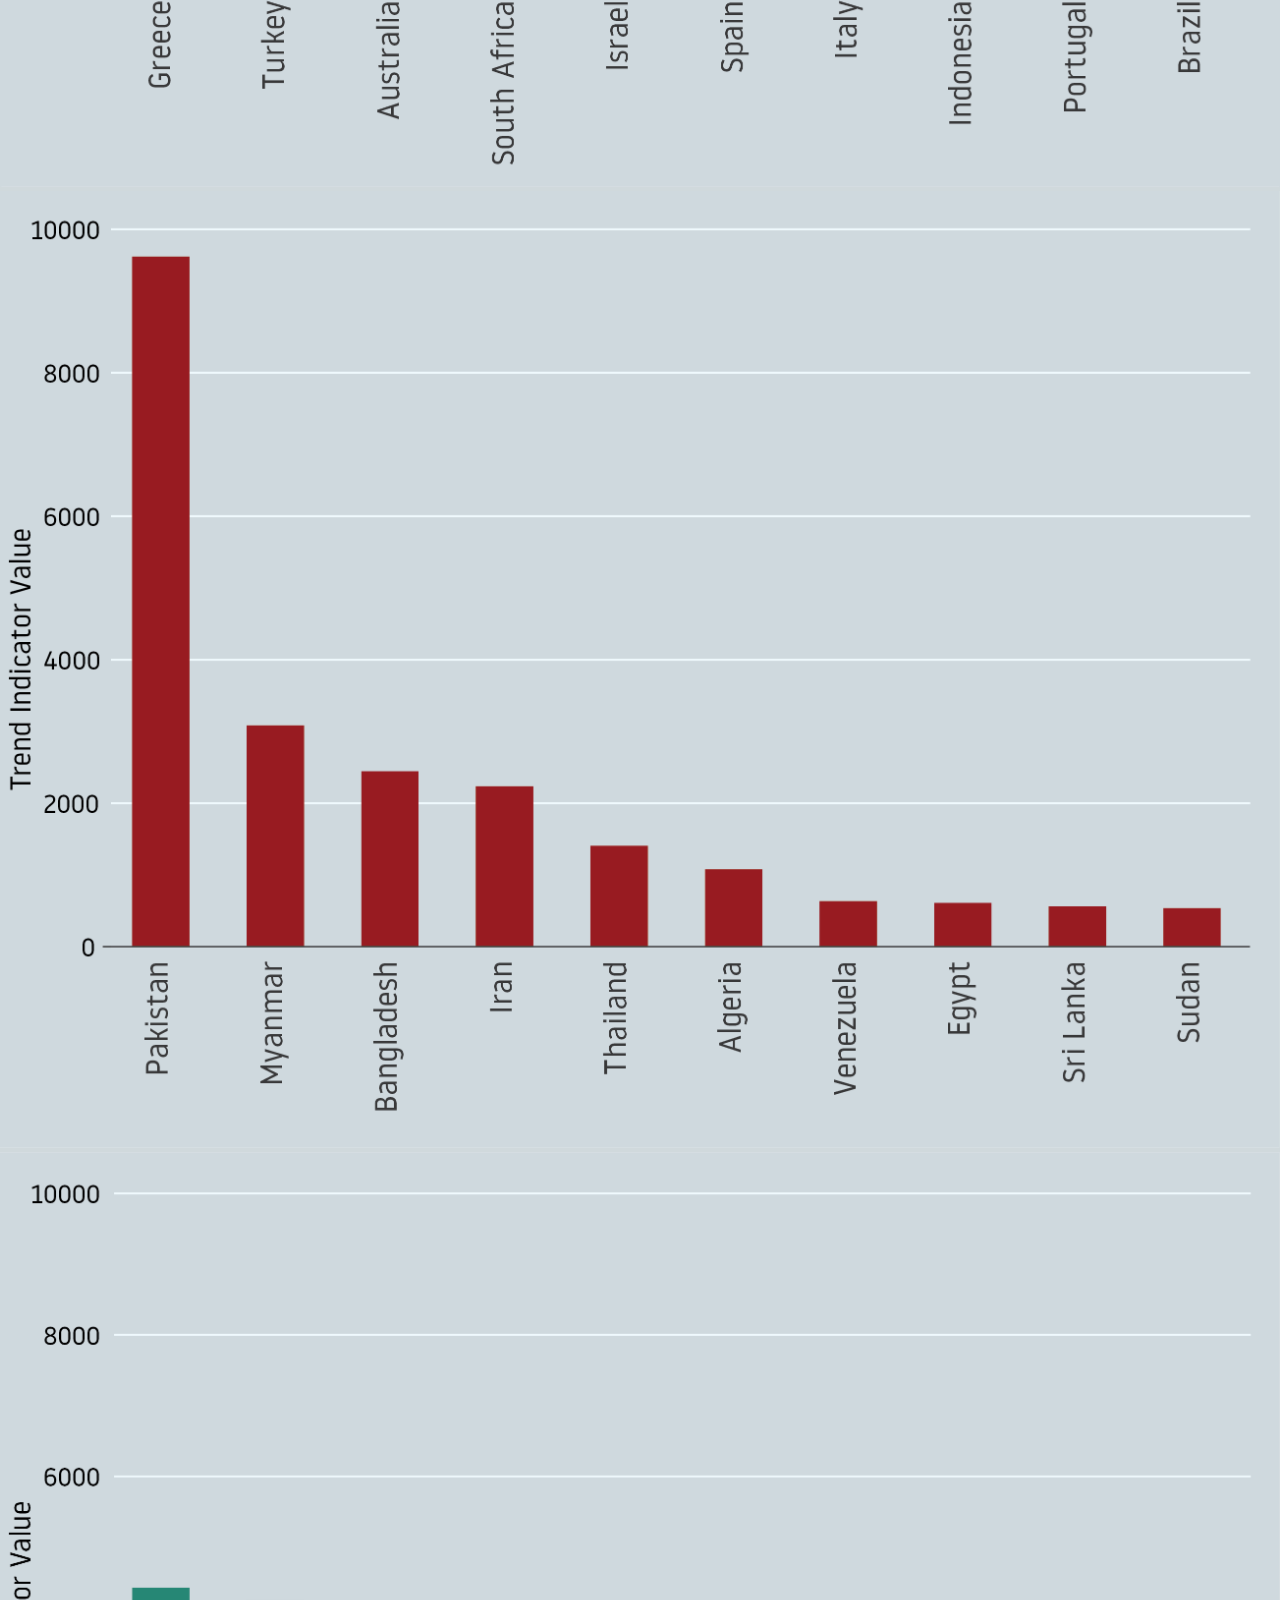
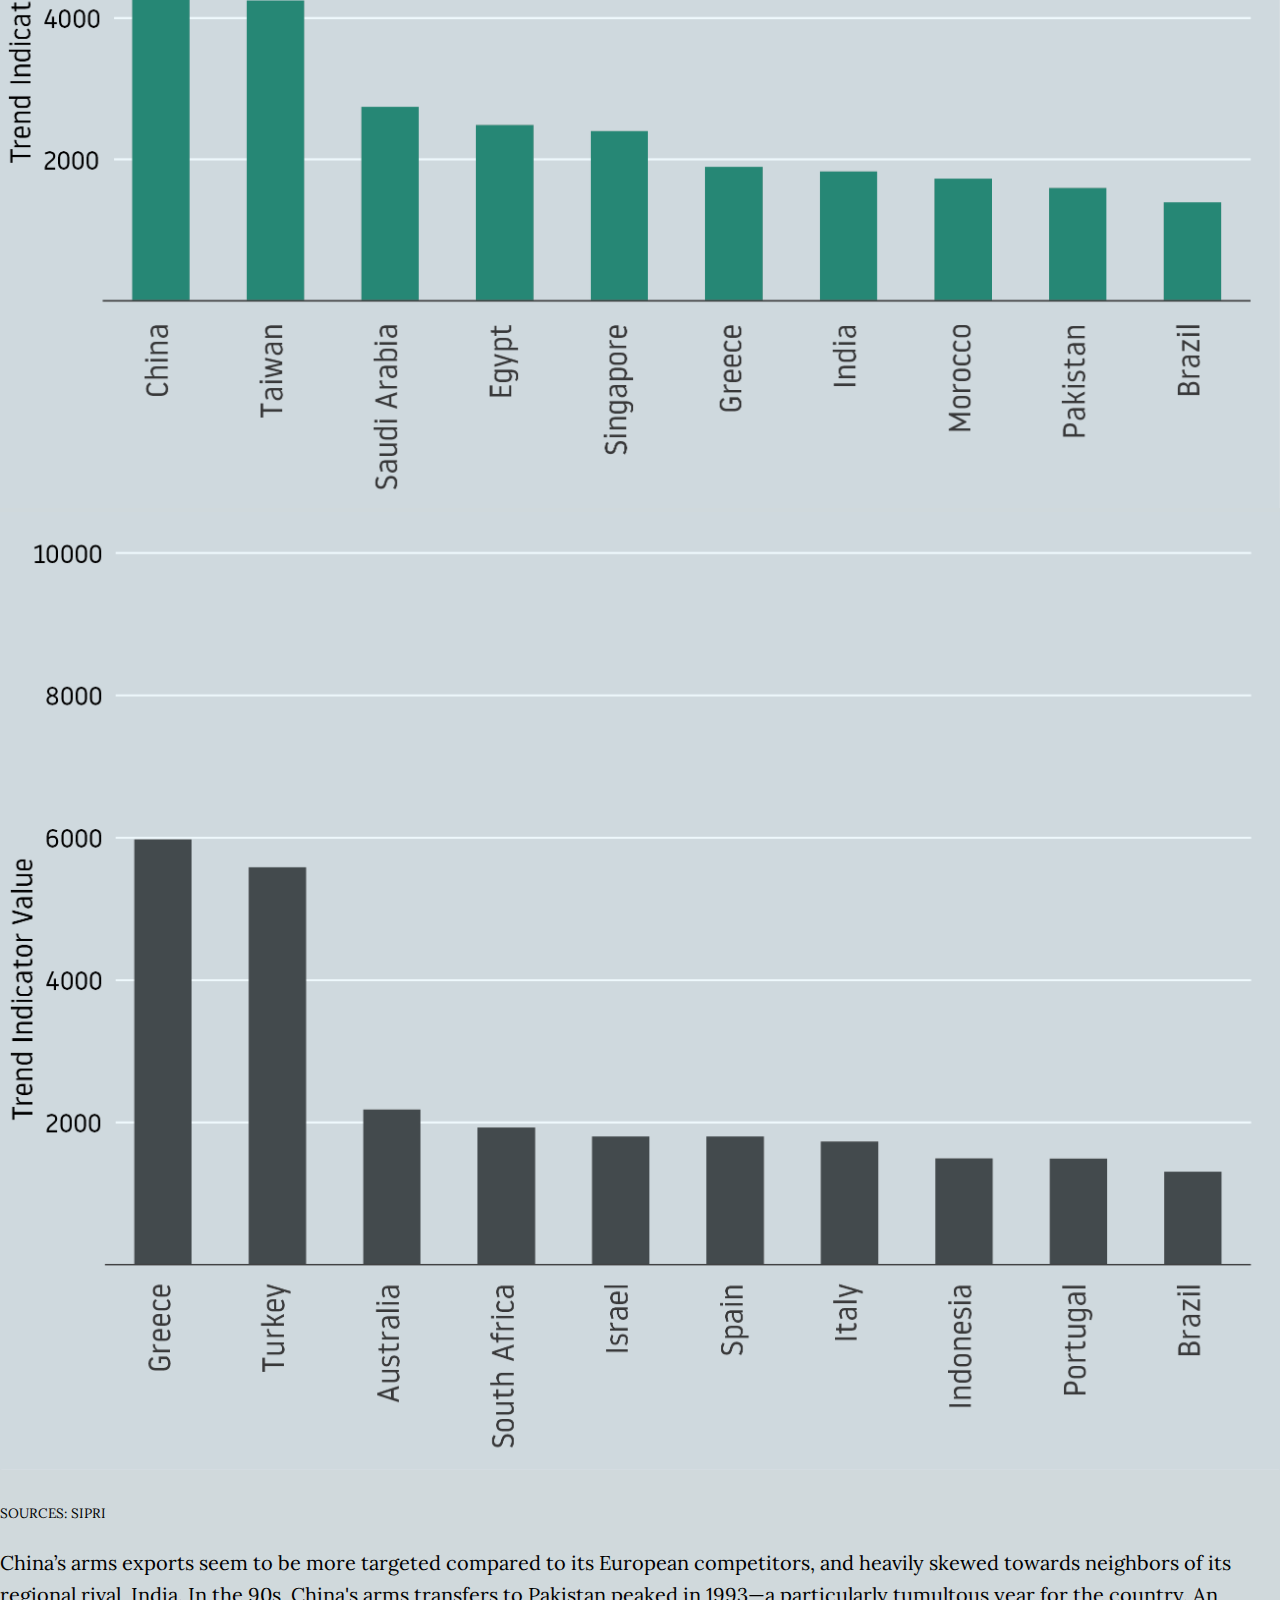
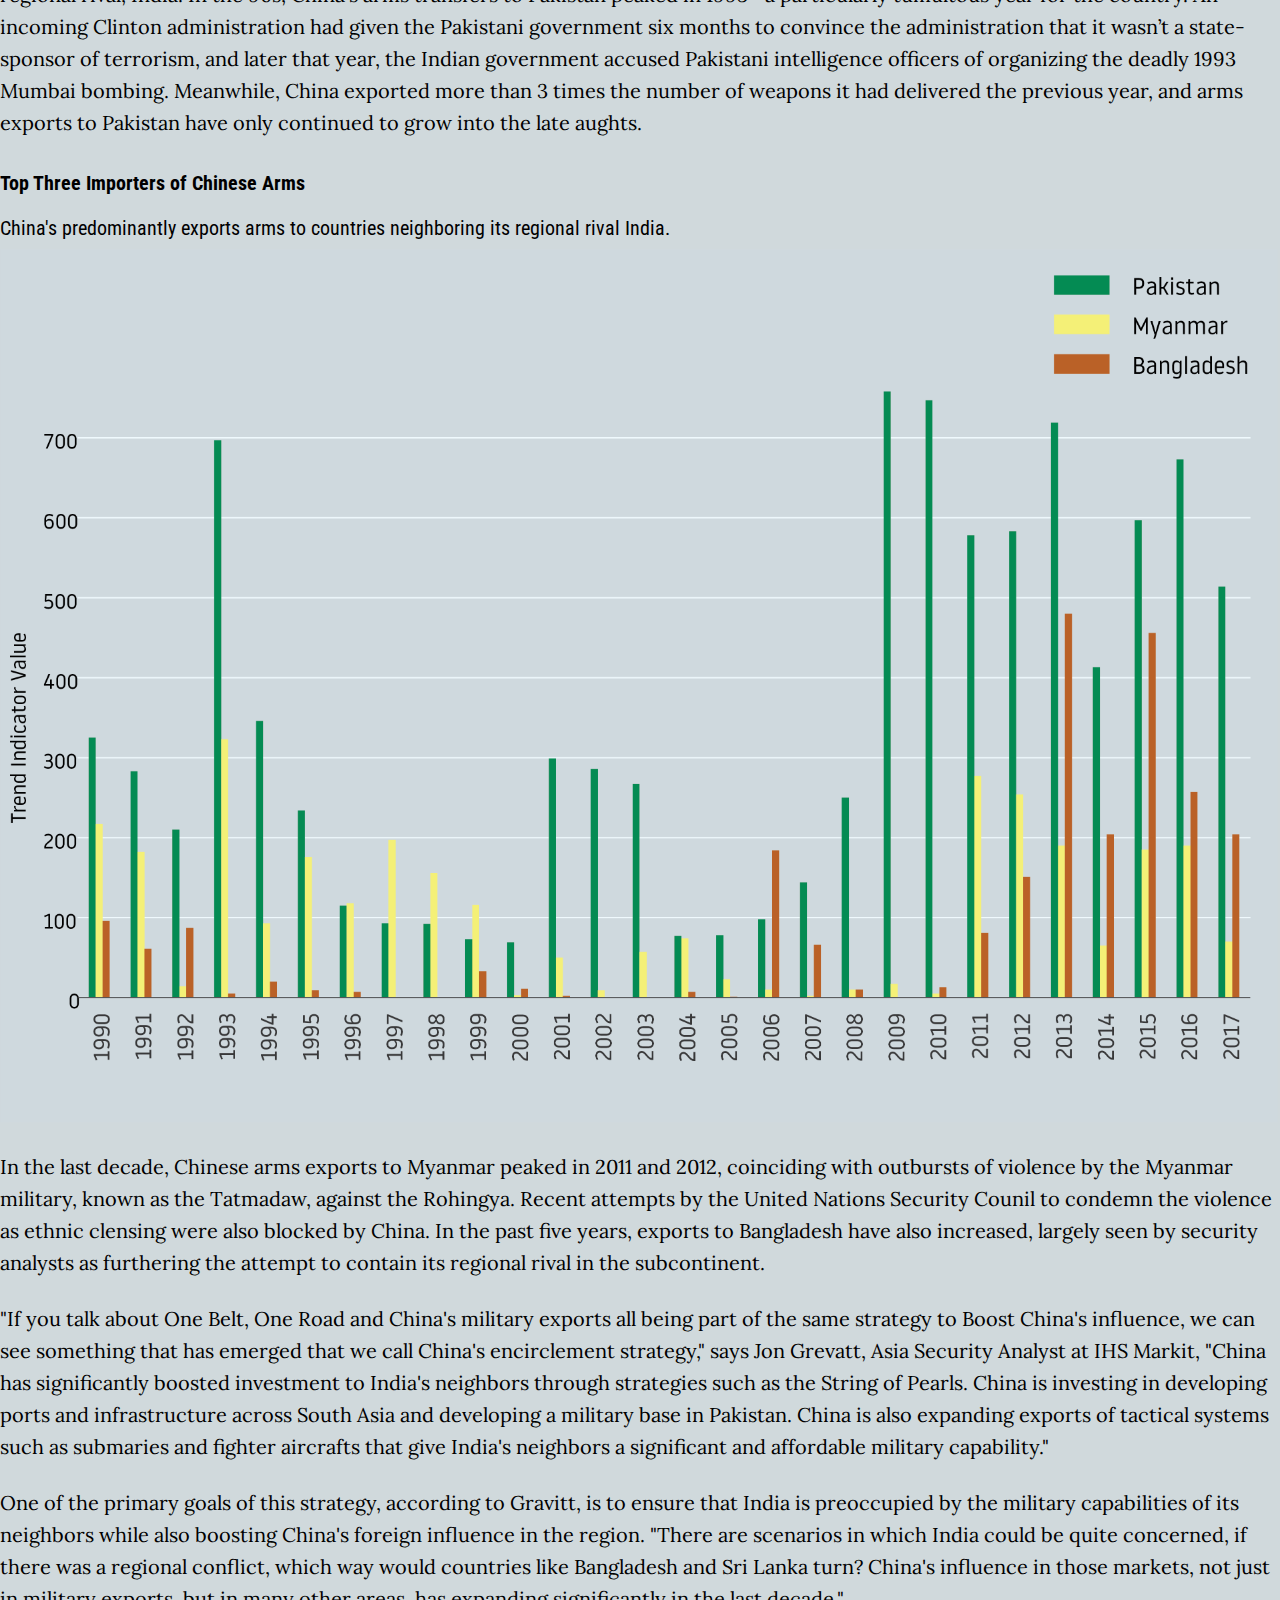
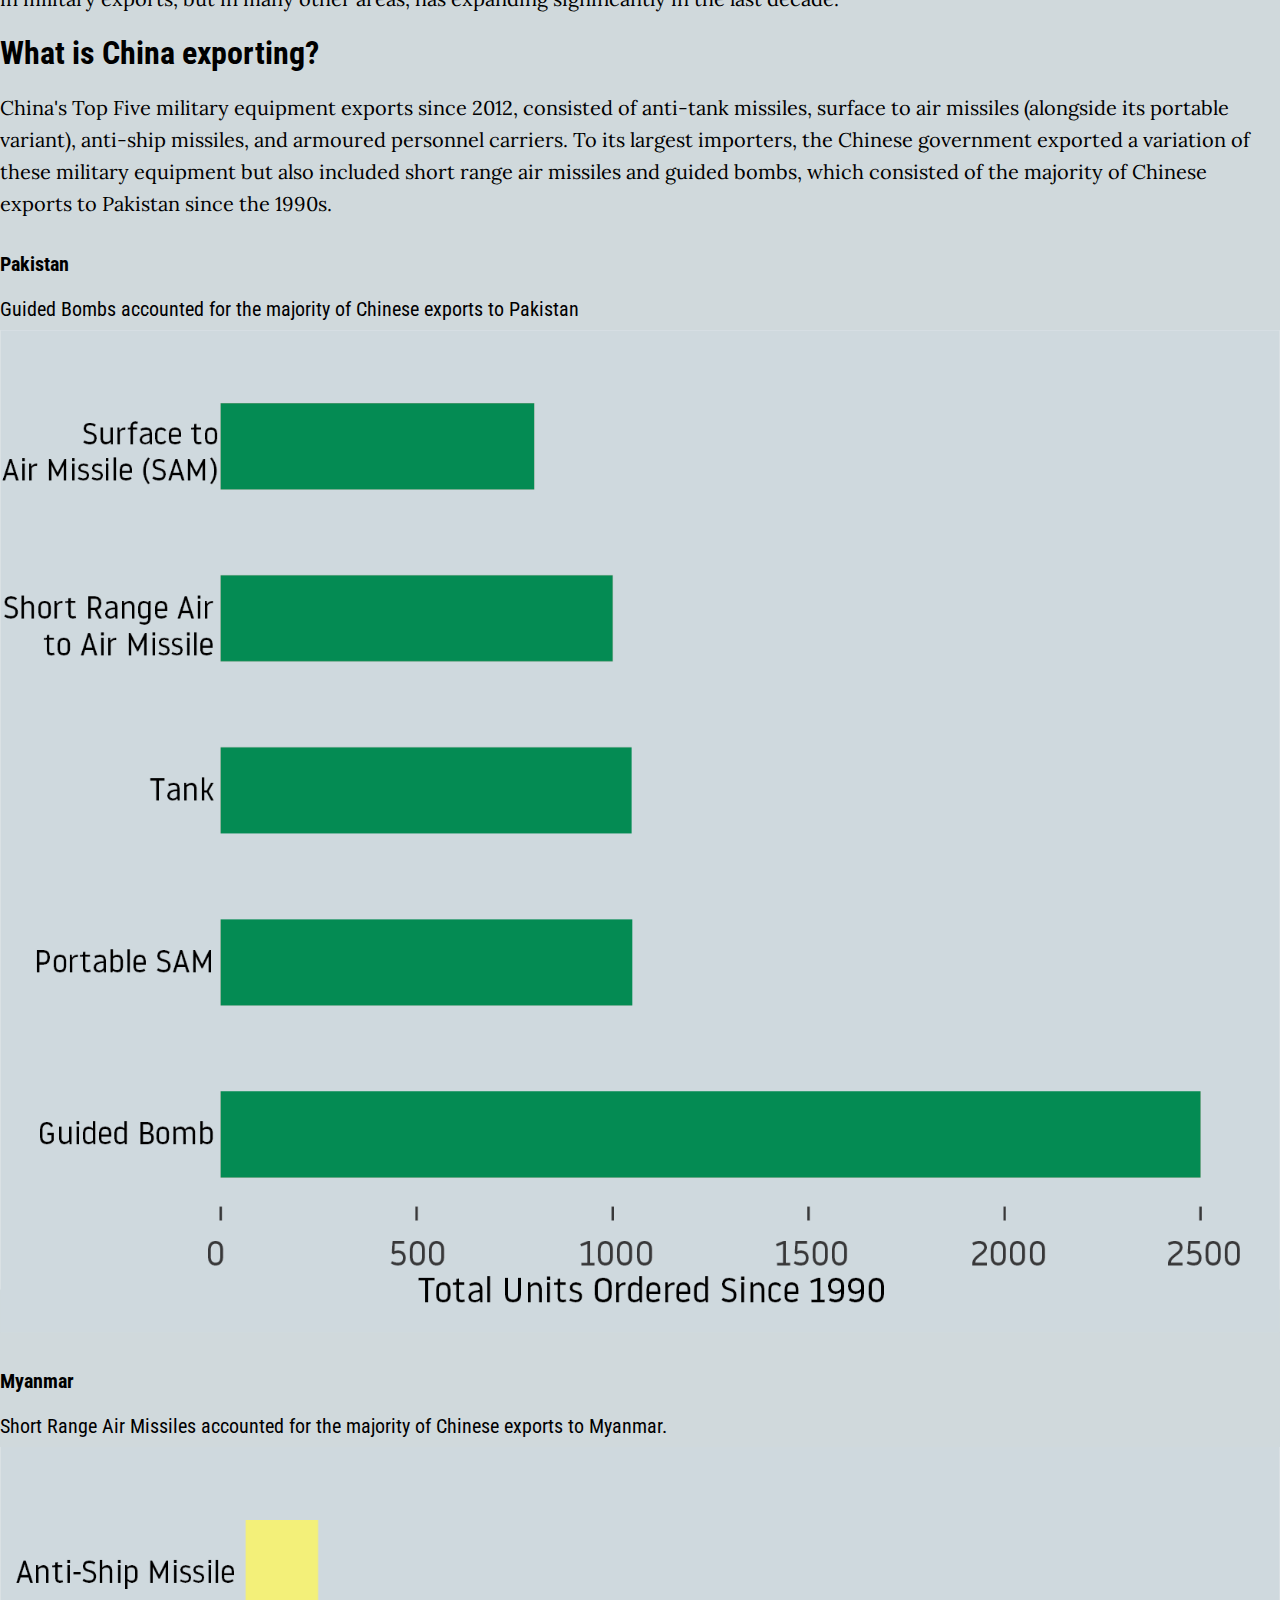
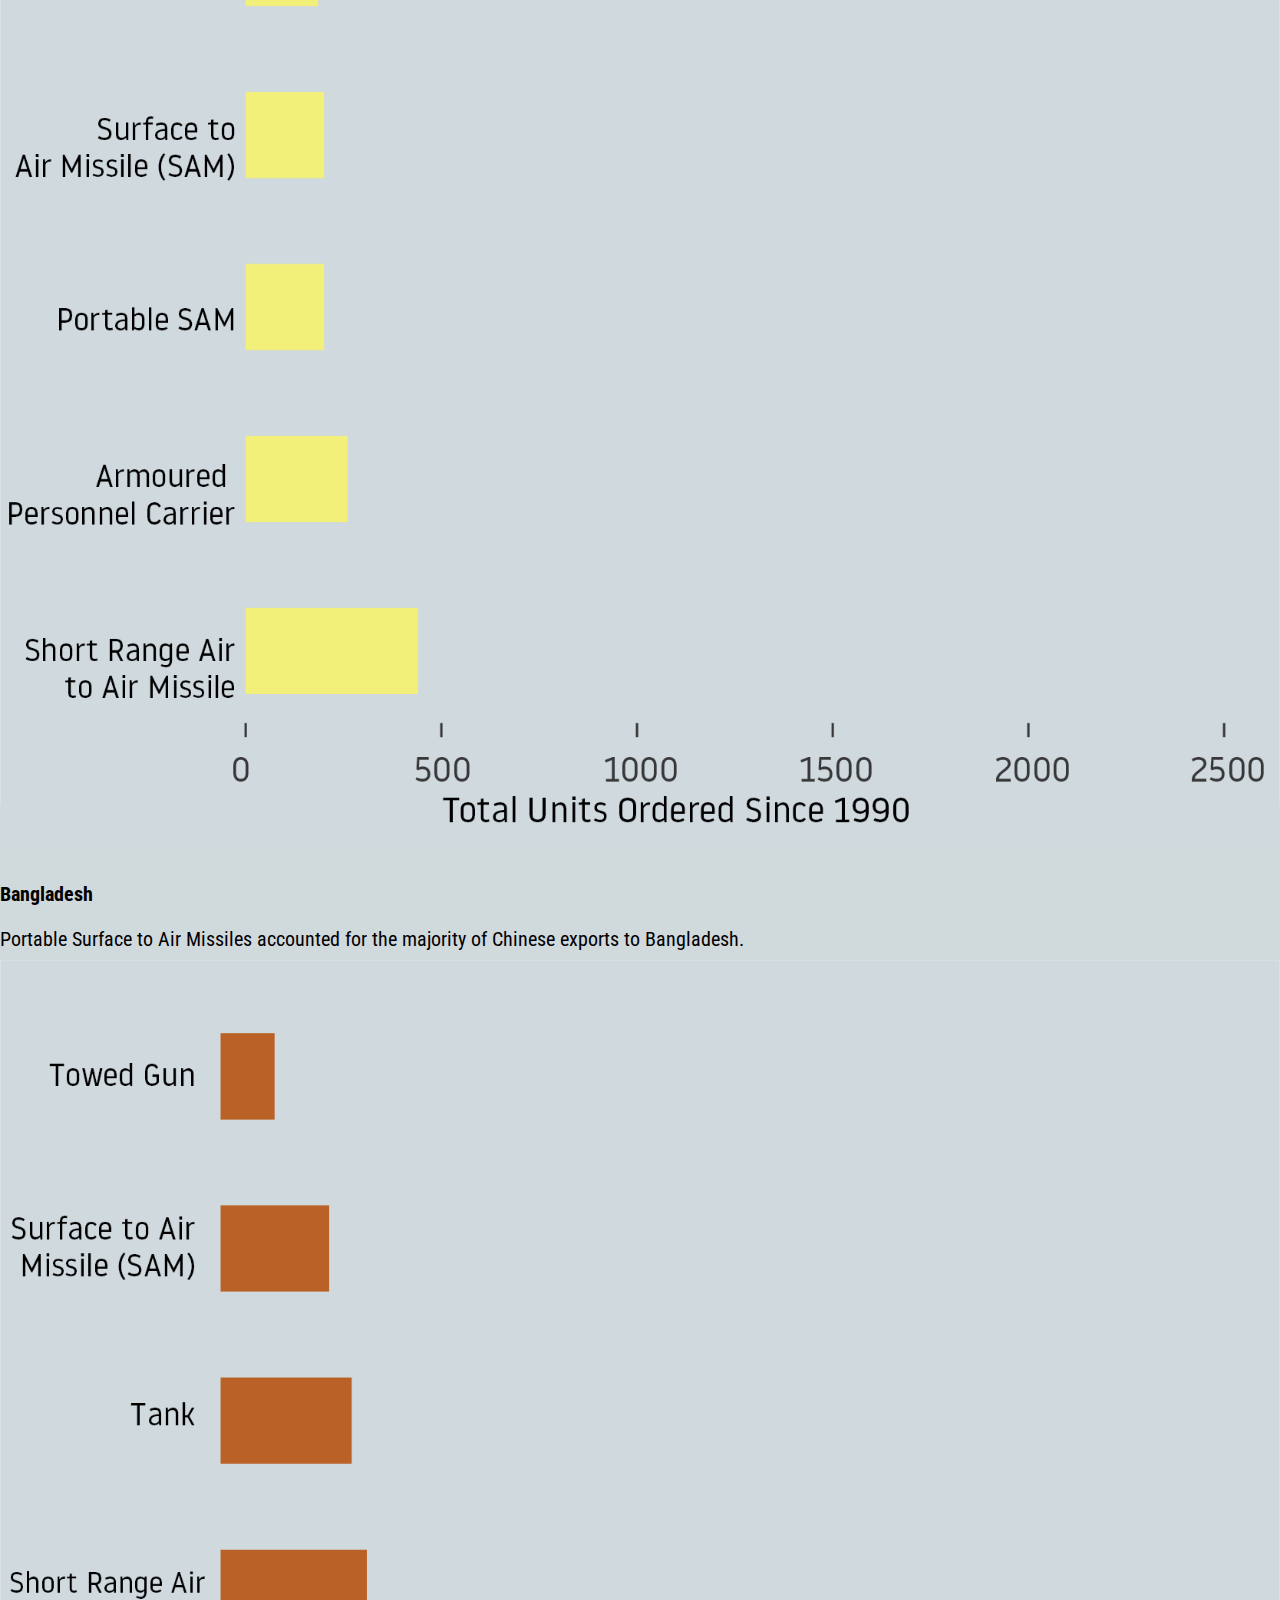
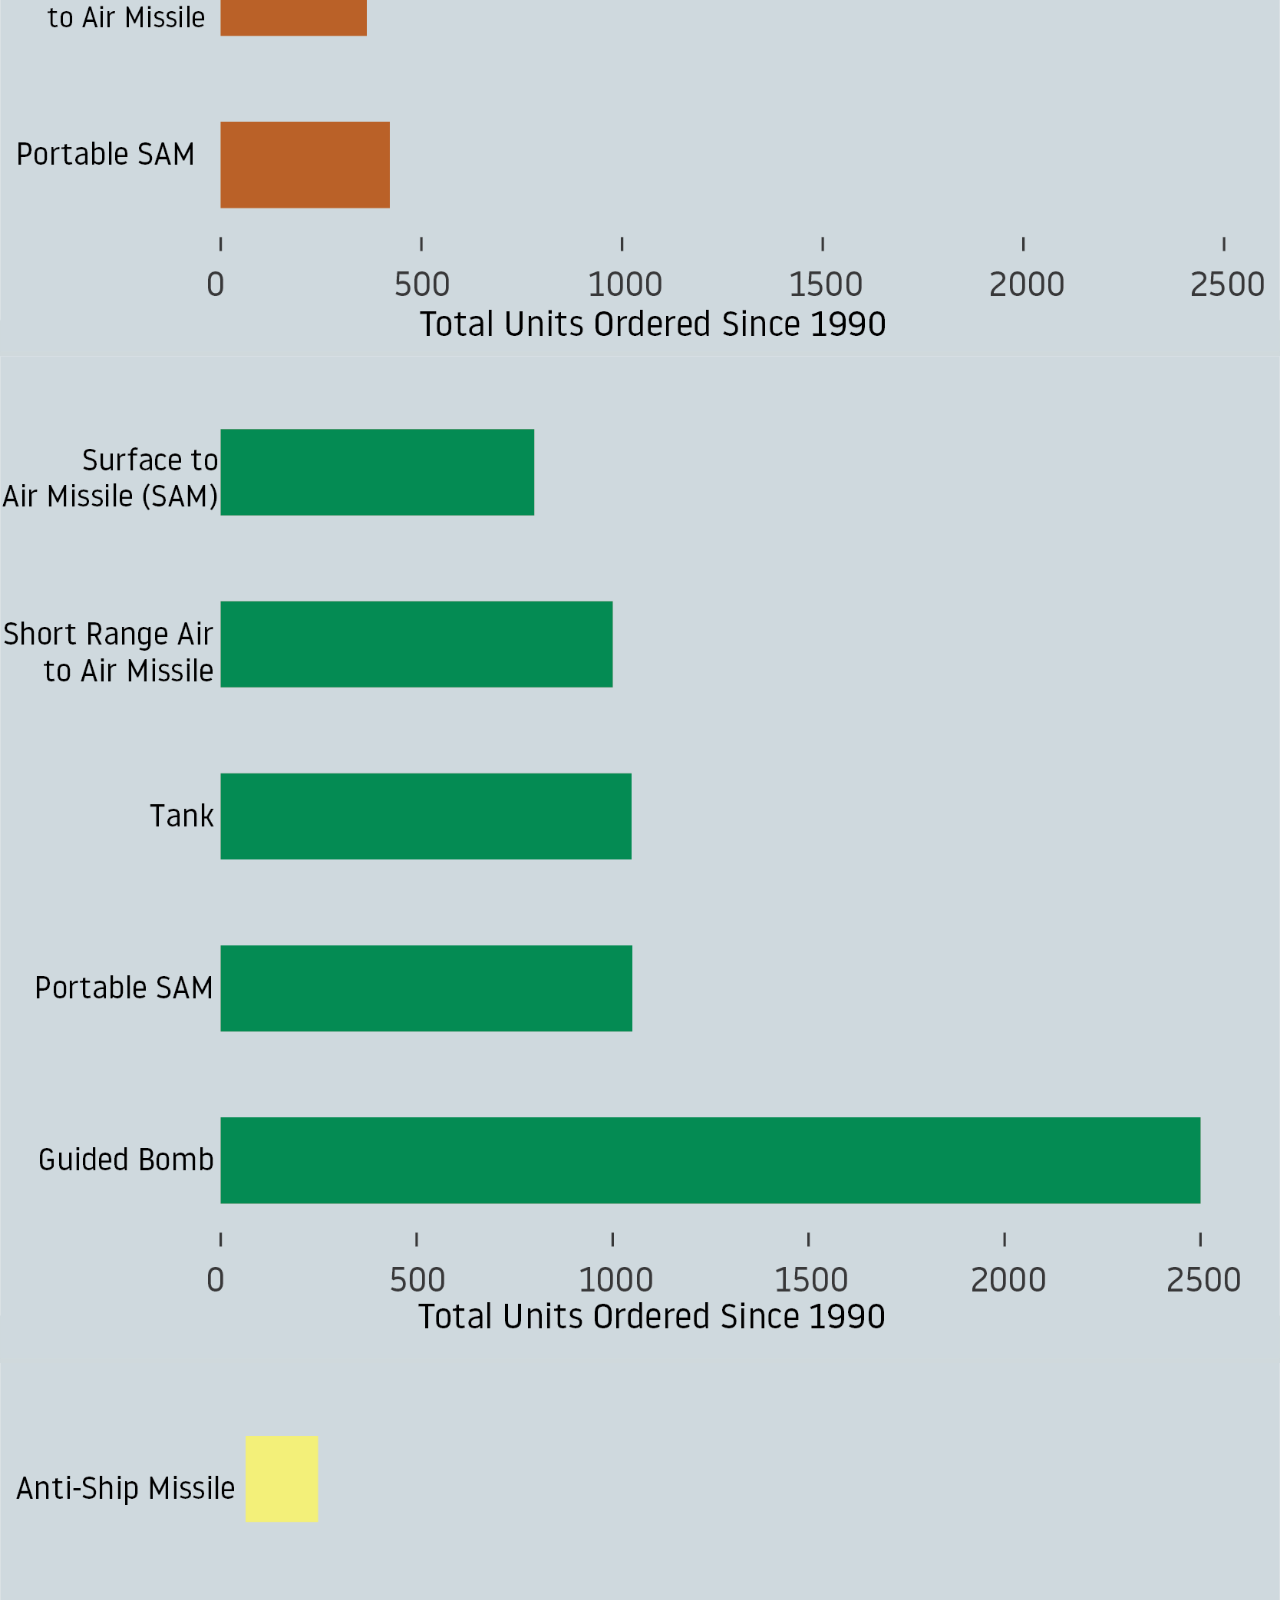
==== commit eb8d4518: "update" ====
--- a/Project_3/html_project/index.html
+++ b/Project_3/html_project/index.html
@@ -30,16 +30,16 @@
             <p class="body-text sub-font">
                 Last week, the New York Times reported on China’s newest space station—a $50 million dollar investment built by the Chinese military in the middle of the Patagonian desert. The hulking 16 story building is but one example of the various investments made by the Chinese government over the last several years that has American military and political pundits on edge—a sign of a nascent empire rising in the east as a possible contender to a Western world order.  Last September, Ron Matthews of the National Interest warned of China’s growing military exports as a challenge to the market share of Western nations. </p>
 
-                <p class="body-text sub-font">
+        <br>
+        <br>
 
                 But how does China's military exports really compare to that of Western countries? In 2013 China became the third largest exporter of military equipment. In order to contextualize this growth, using data from the Stockholm International Peace Research Institute, I graphed the exports of the five largest global exporters of arms since 1990.
 
         <br>
-        The following graphs use a metric called the <i>Trend Indicator Value</i>, a unit of measurement created by the Stockholm International Peace Research Insitute, in order to provide a common unit to measure the trends and flows of weapons transfers to countries over time. Rather than measuring financial value, the TIV unit measure the transfer of military resources and accounts for several performance characteristics such as weight, speed, range, payload alongside whether the weapons were new or used and the year they were produced. Each weapon is given a value for each unit and a cumalative value is calculated according to the total number of weapons delivered that year. 
-
-                </p>
-
-    <p class="body-text sub-font">
+        <br>
+        The following graphs use a metric called the <i>Trend Indicator Value</i>, a unit of measurement created by the Stockholm International Peace Research Insitute, in order to provide a common unit to measure the trends and flows of weapons transfers to countries over time. Rather than measuring financial value, the TIV unit measure the transfer of military resources and accounts for several performance characteristics such as weight, speed, range, payload alongside whether the weapons were new or used and the year they were produced. Each weapon is given a value for each unit and a cumalative value is calculated according to the total number of weapons delivered 
+        <br>
+        <br>
         For example, if Spain were to buy six Eurofighters valued at 55 million SIPRI TIV and one Leopard-2A4 tank, valued at 4 million SIPRI TIV, the delivery of the arms is valued at a cumalative 334 million SIPRI TIV. 
 
                 </p>
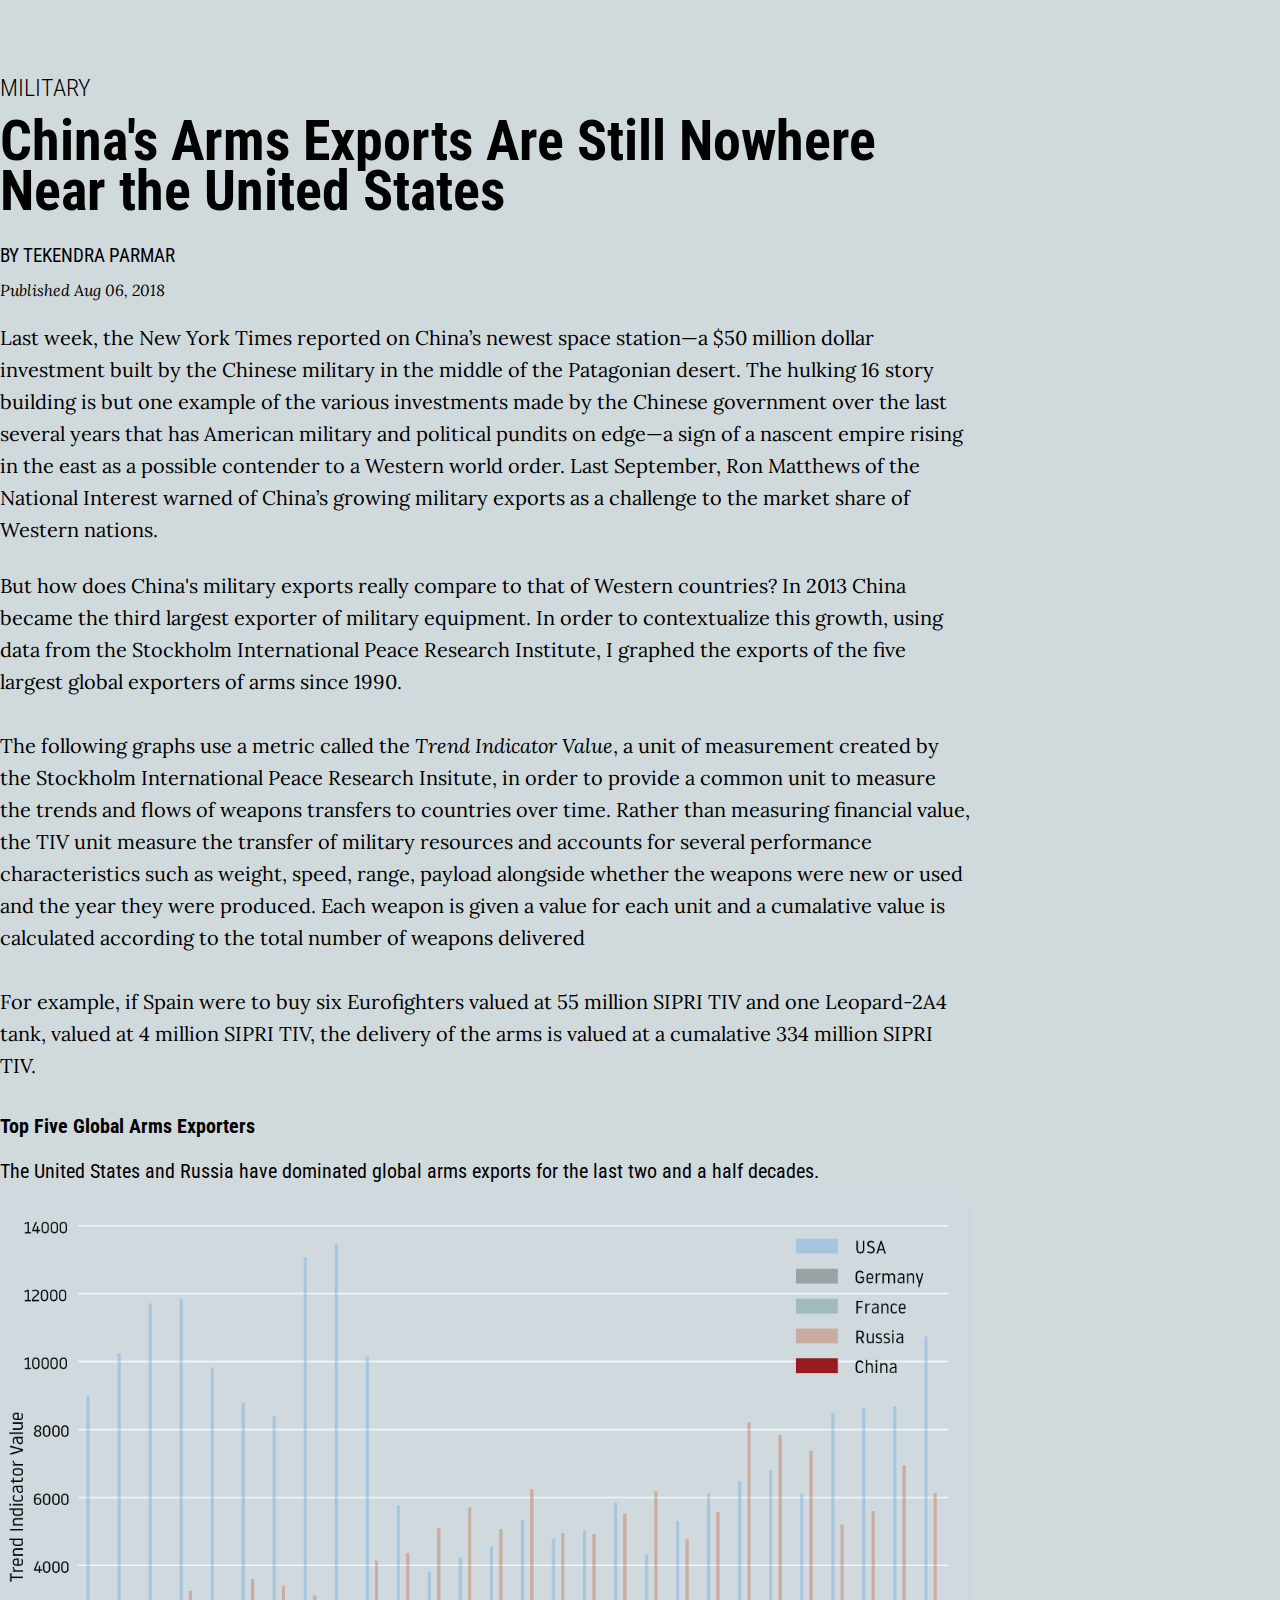
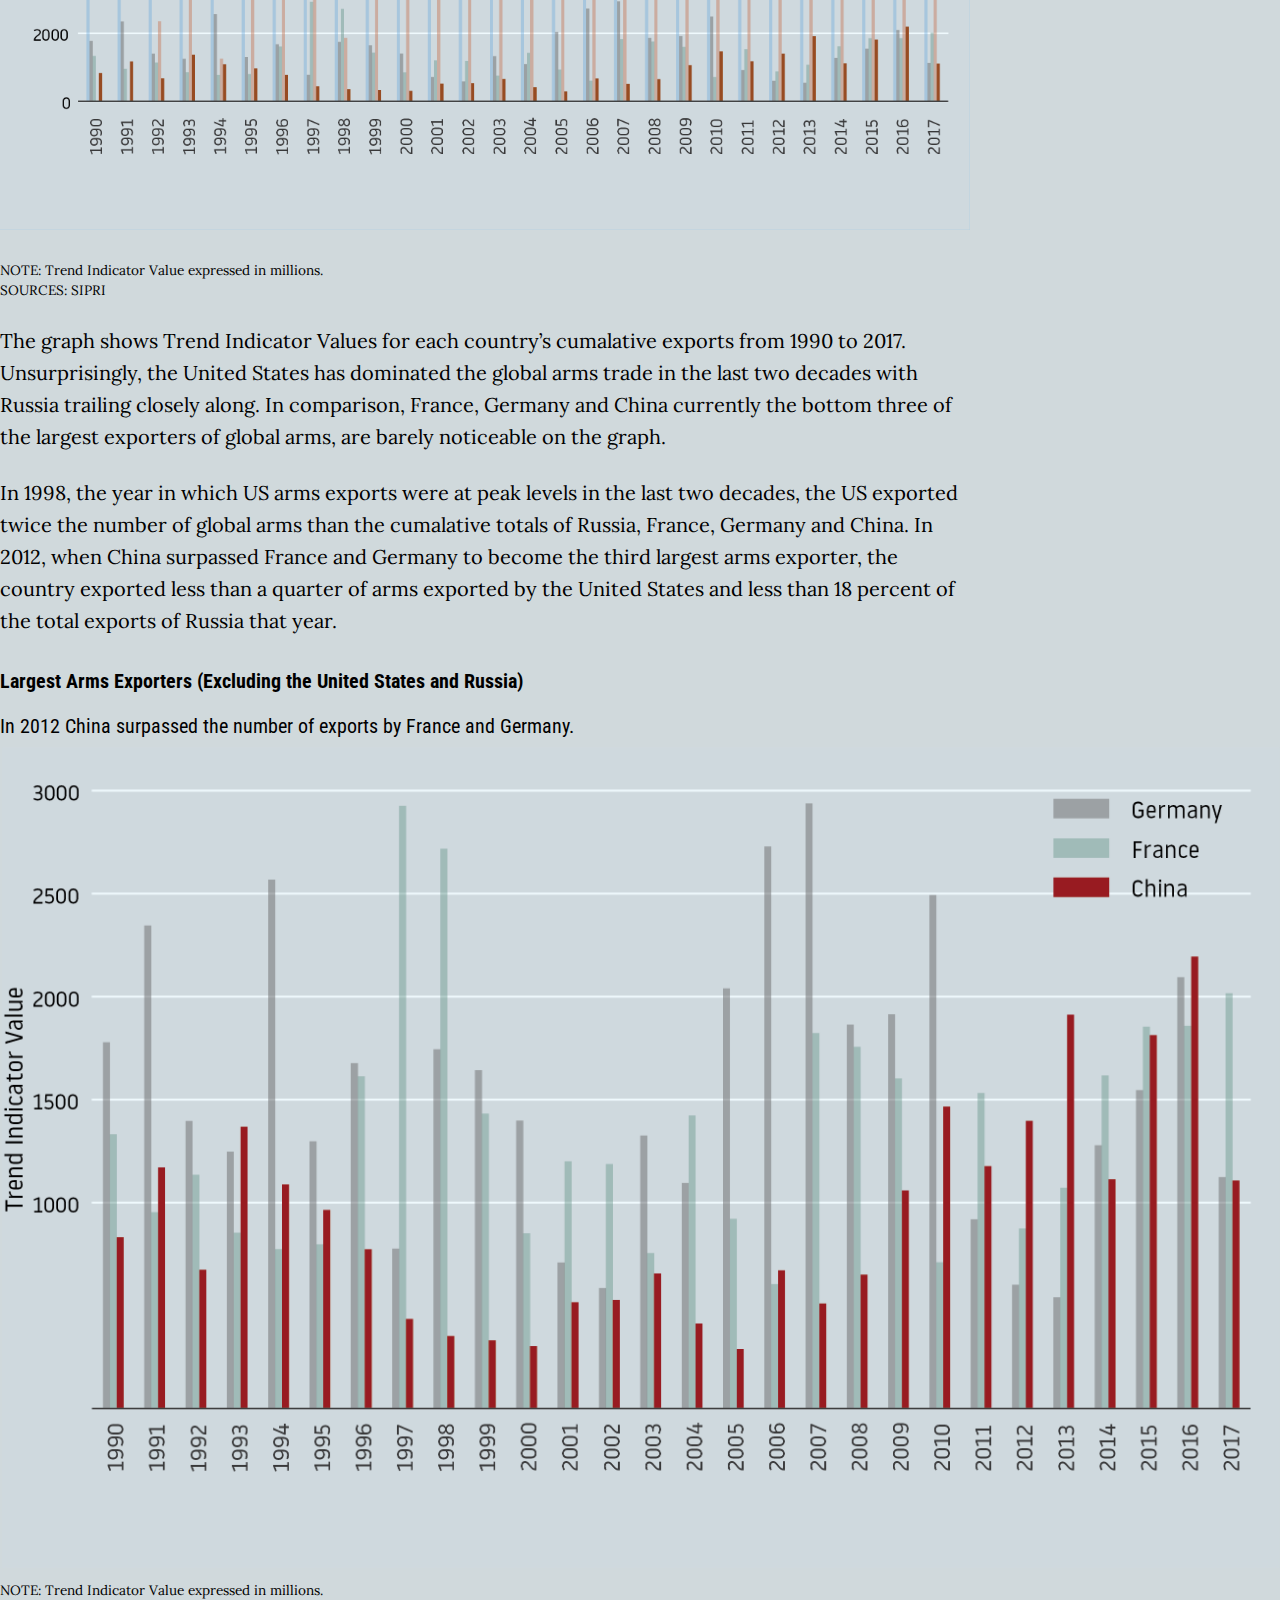
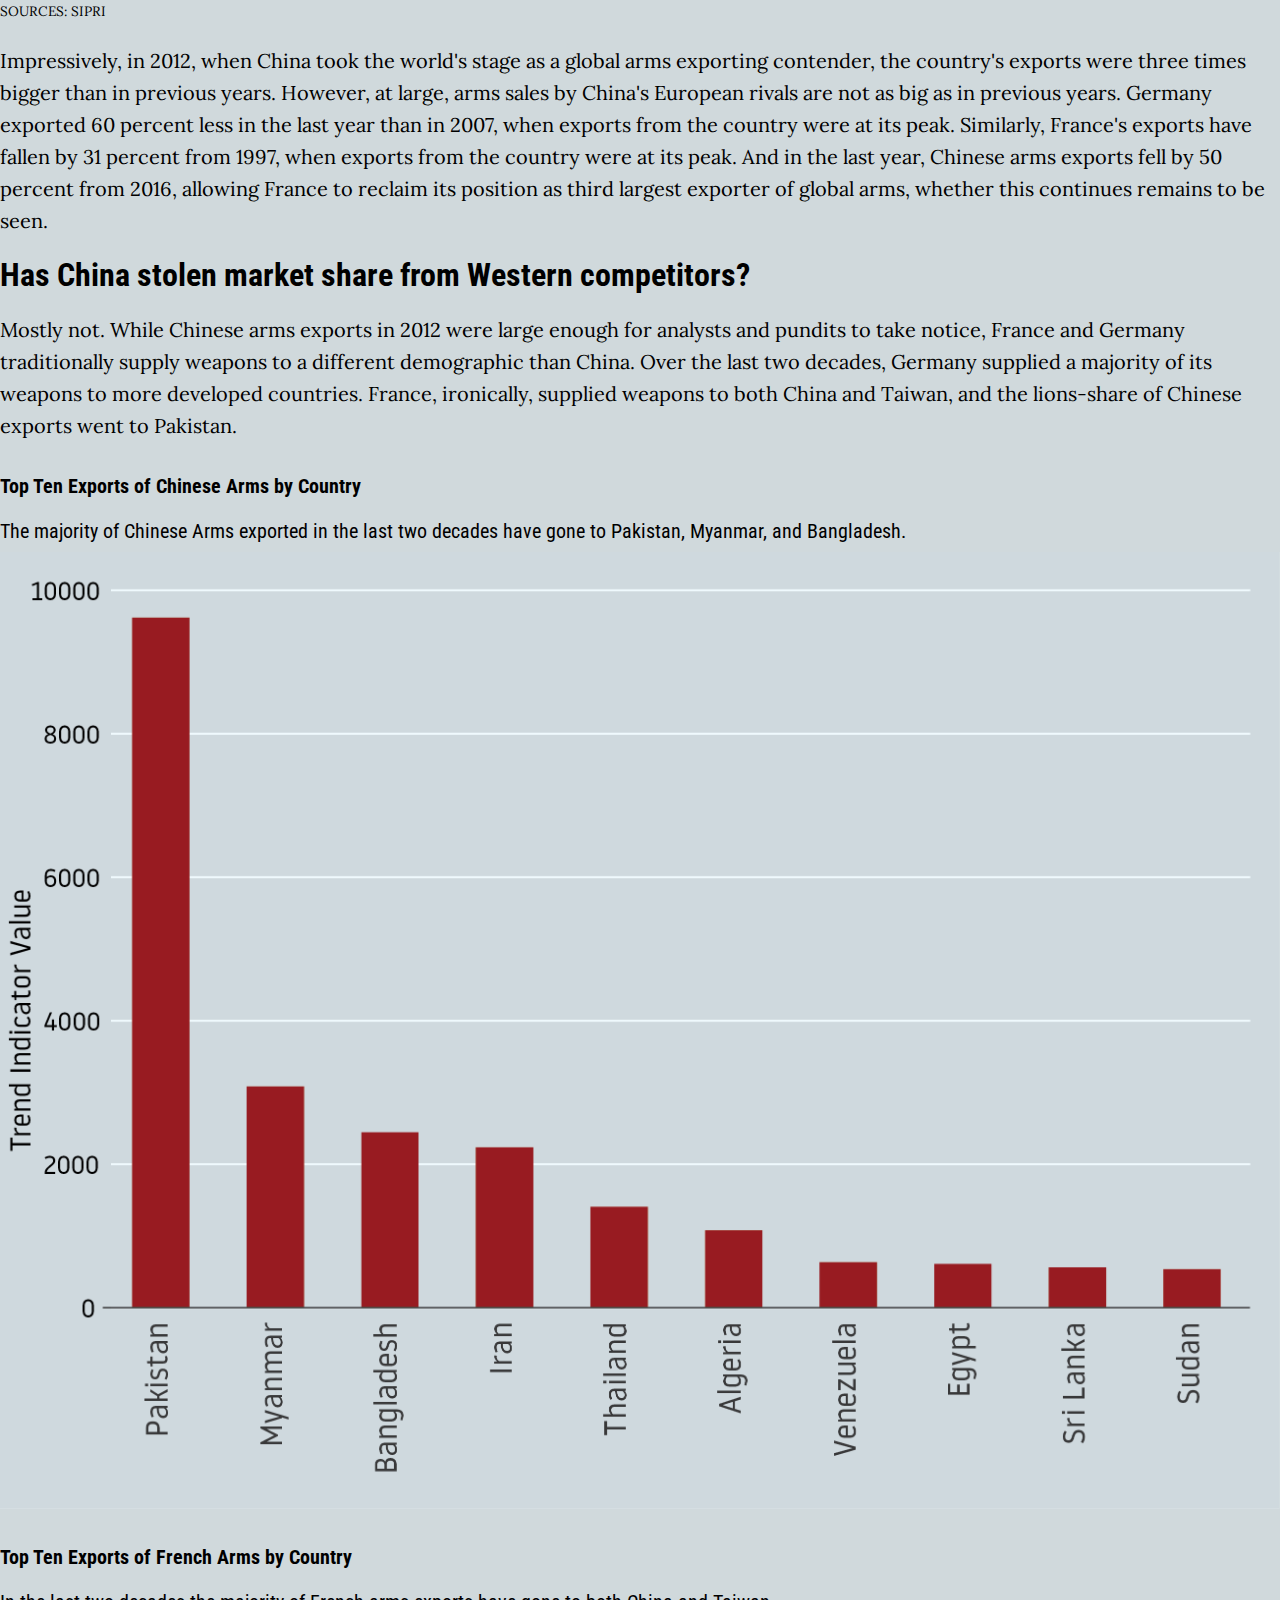
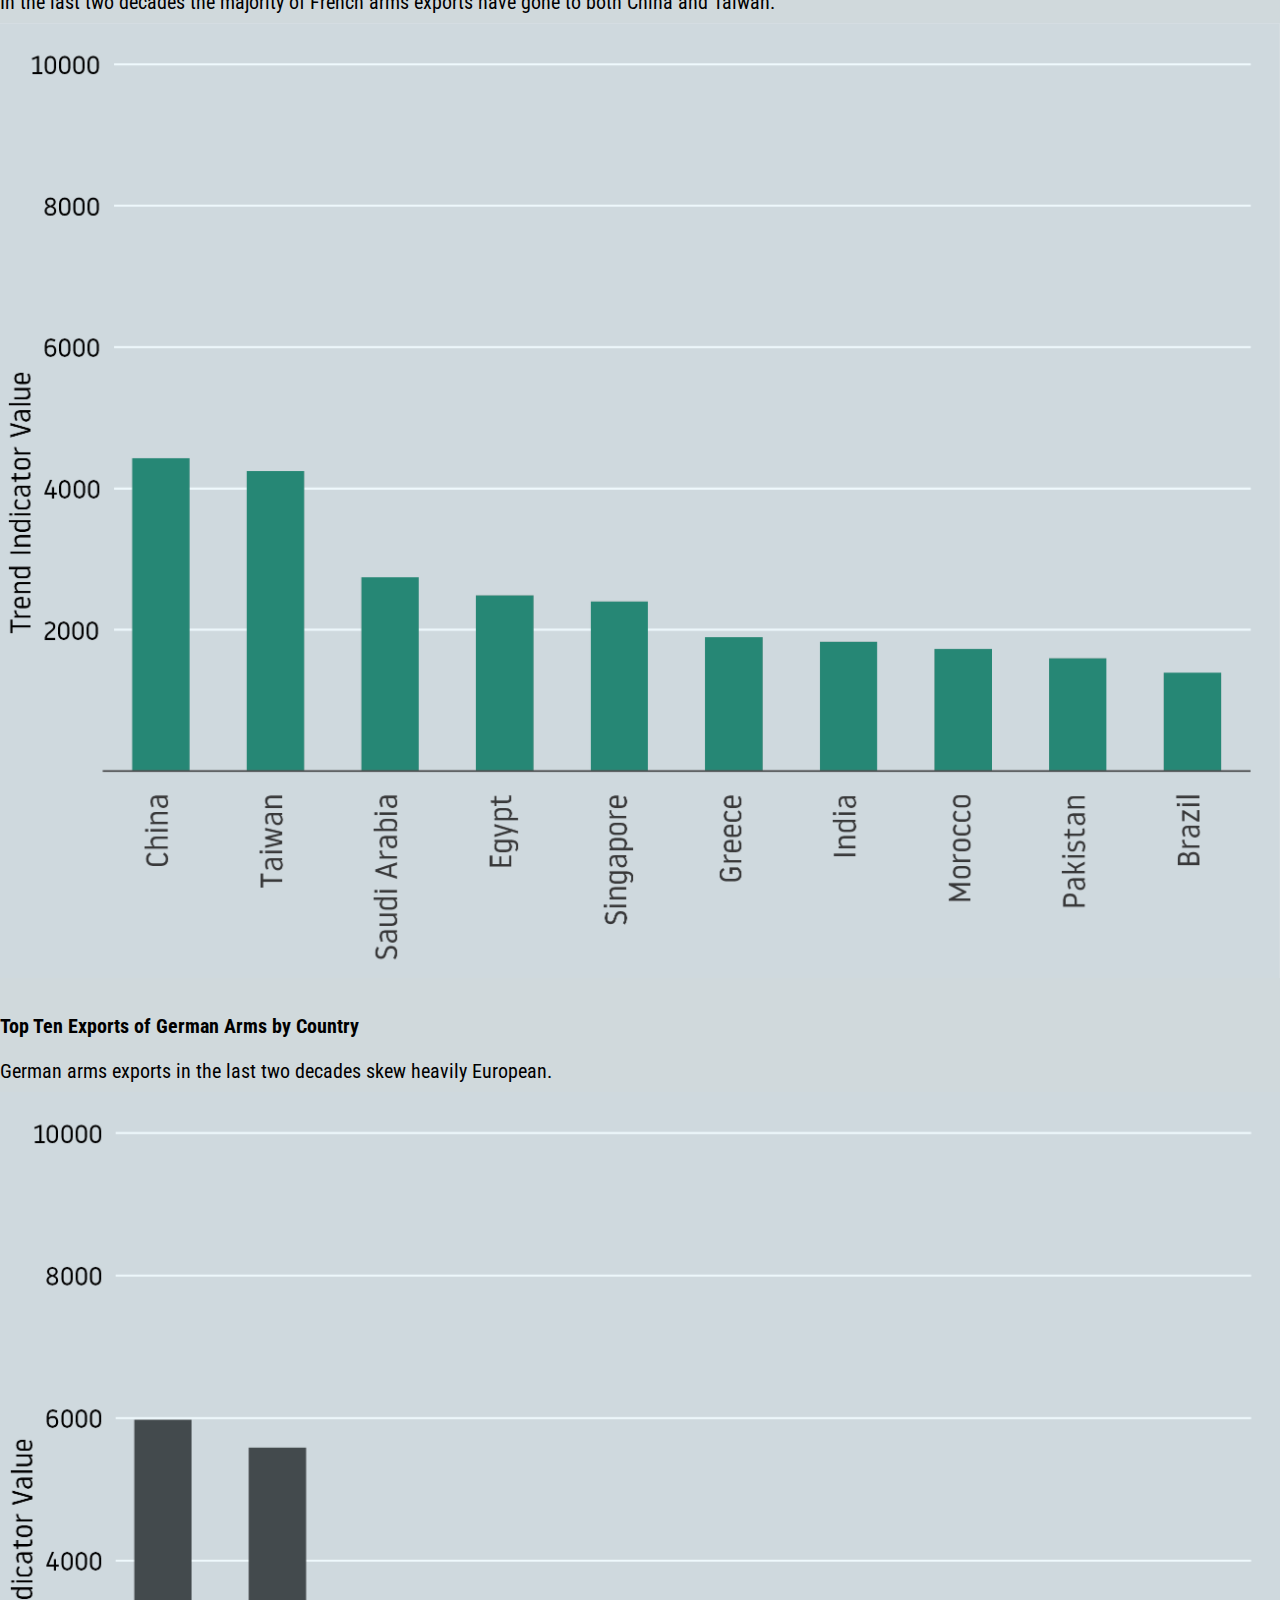
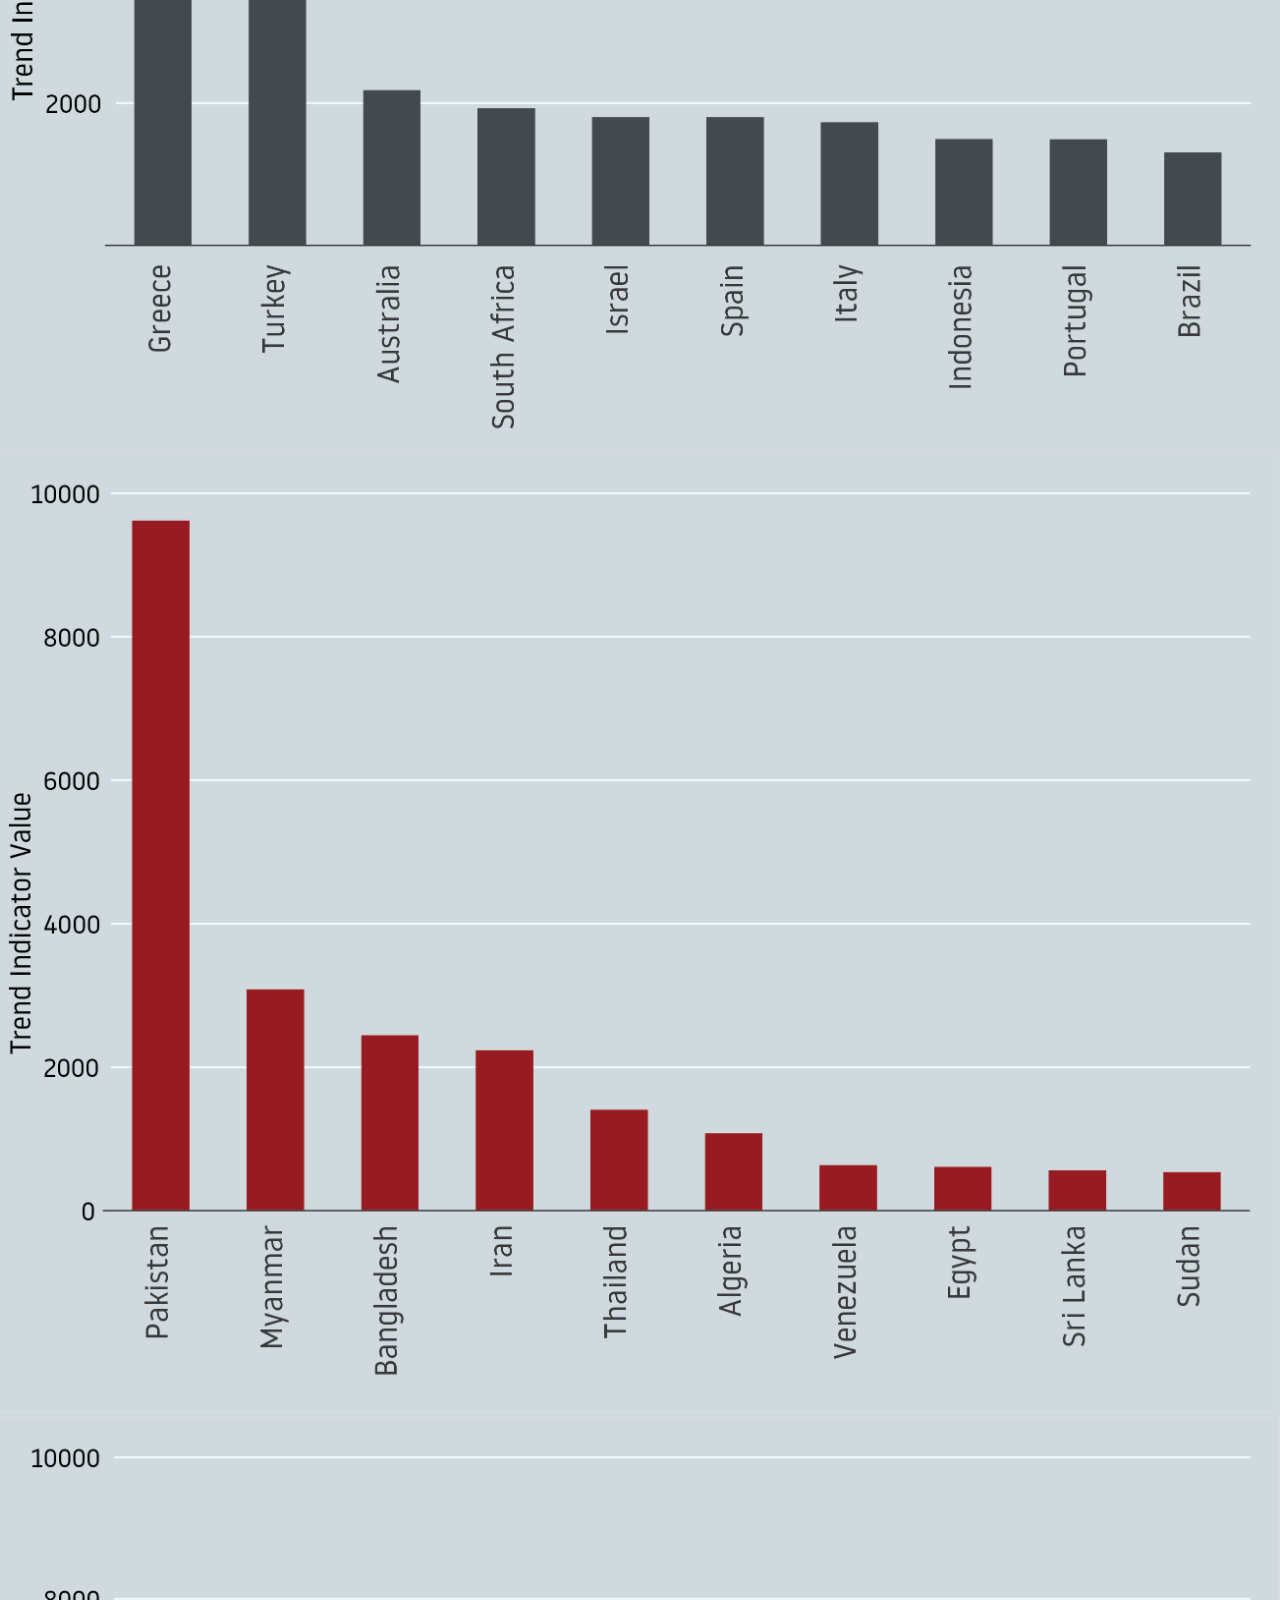
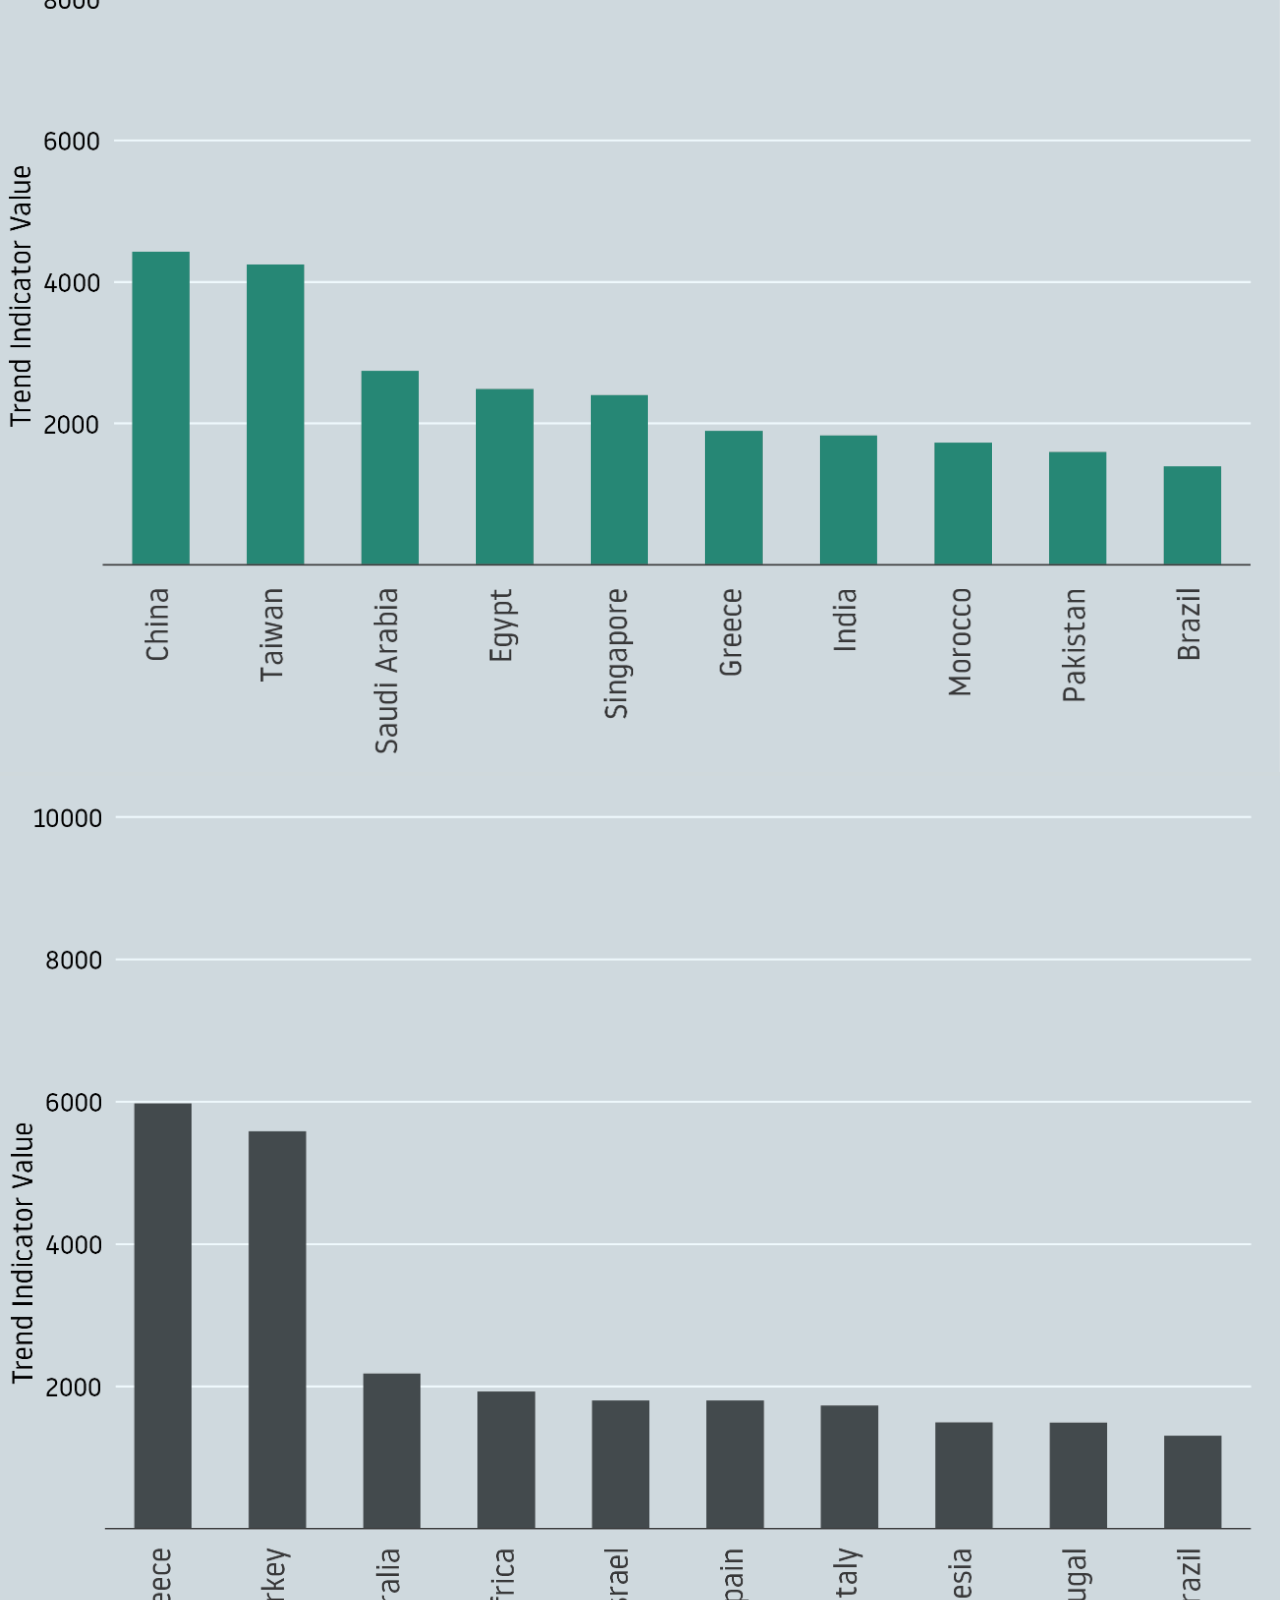
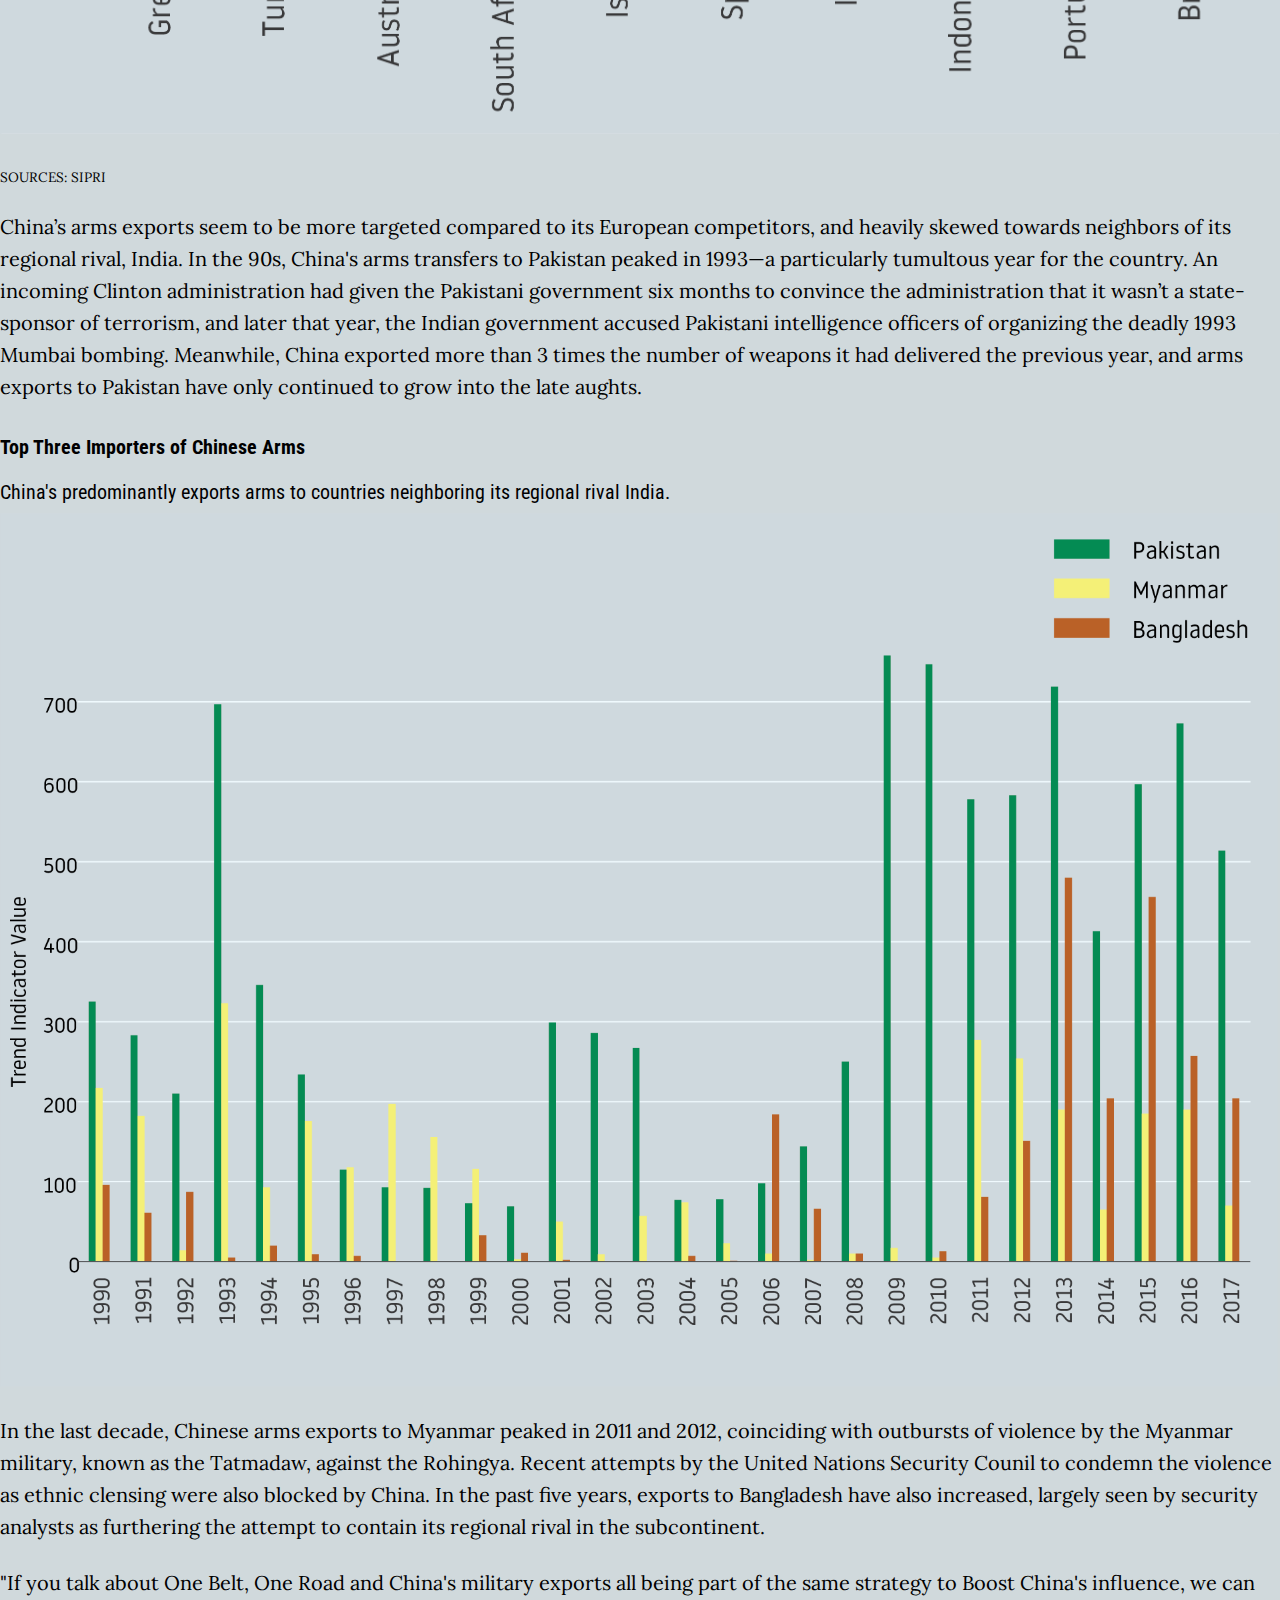
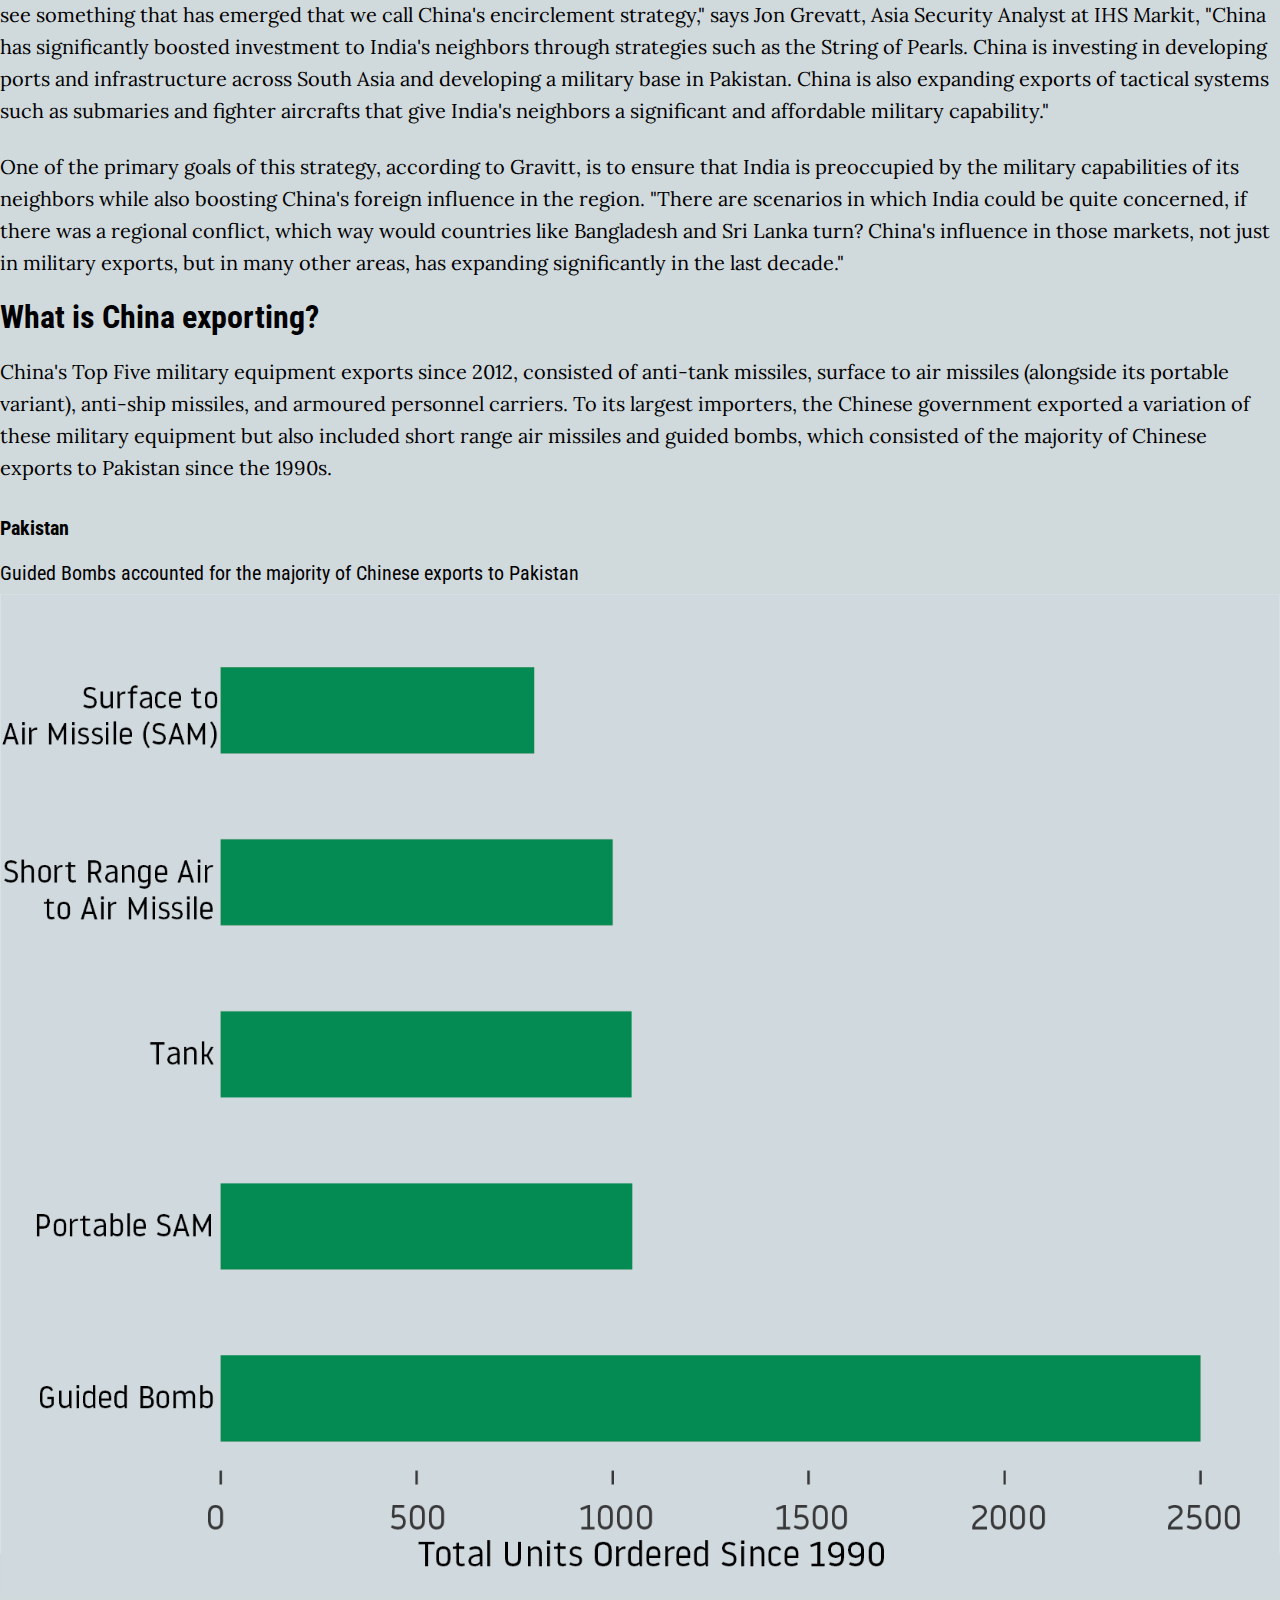
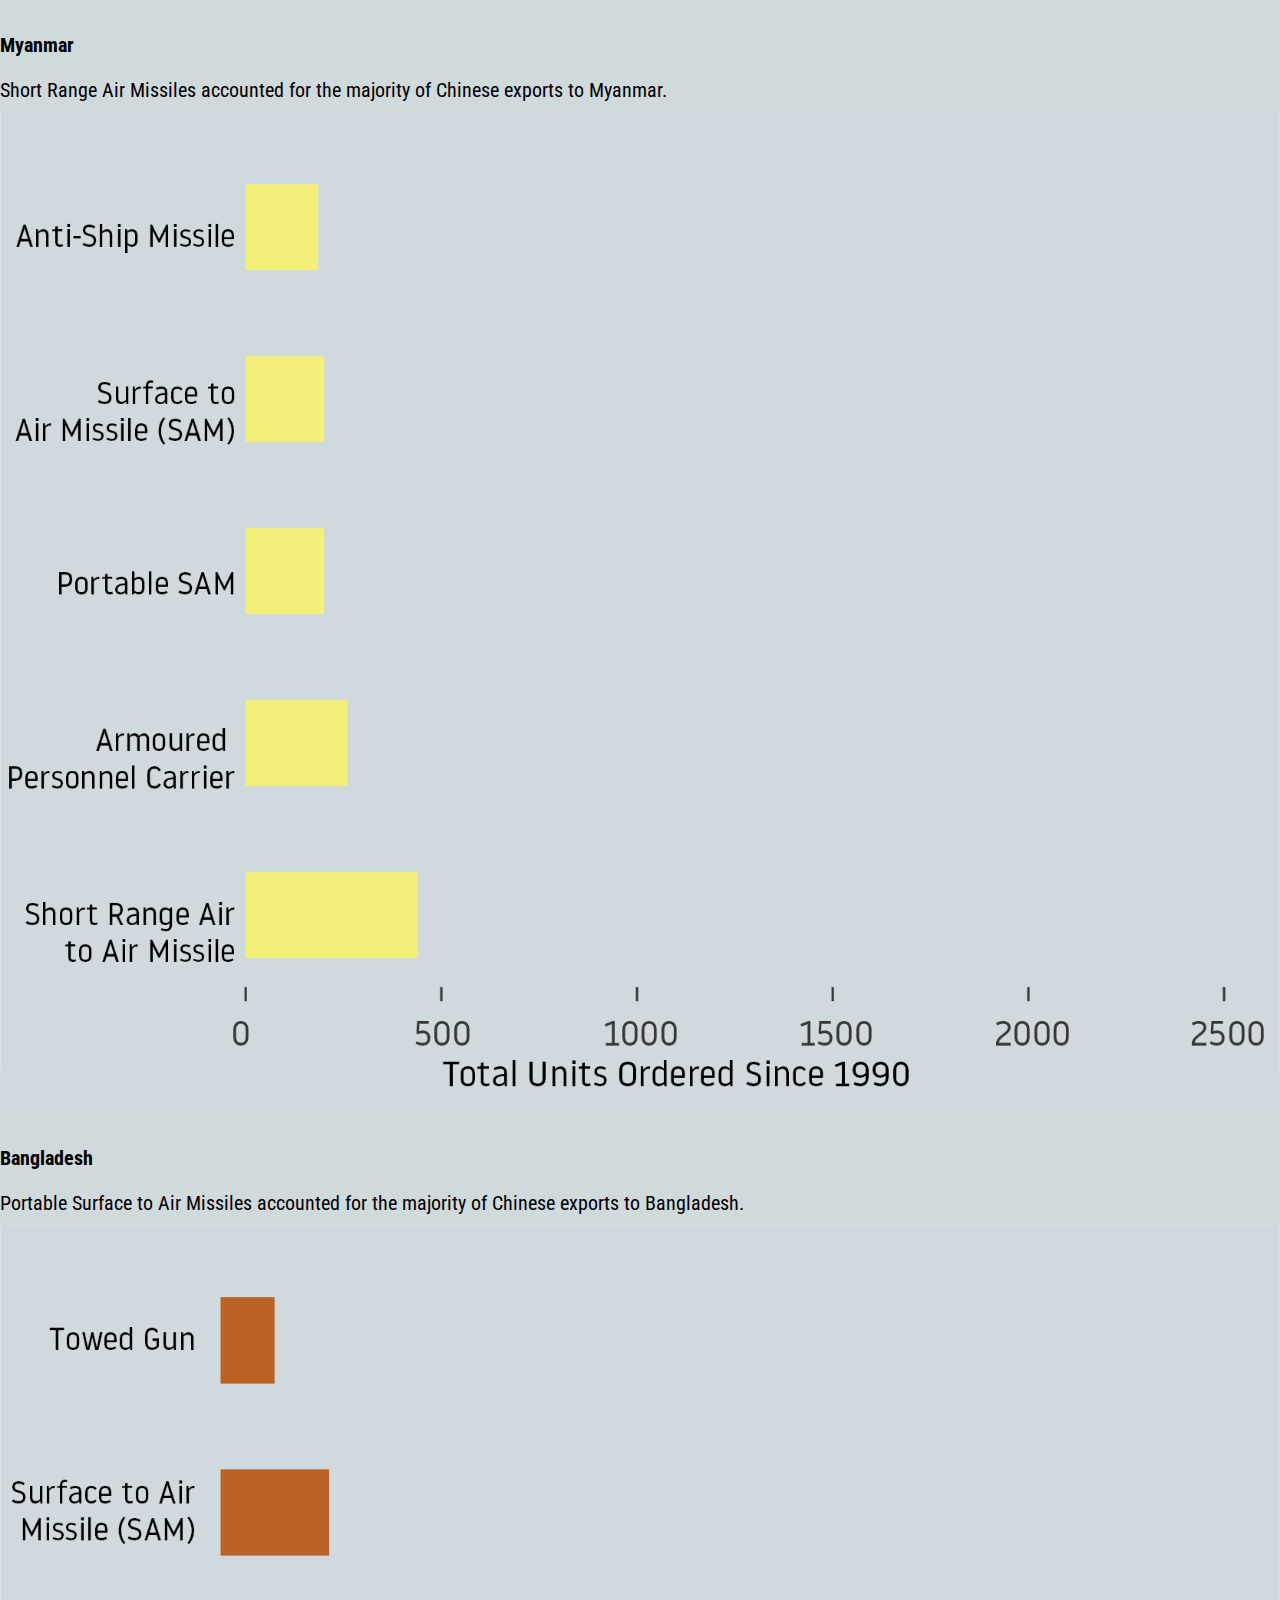
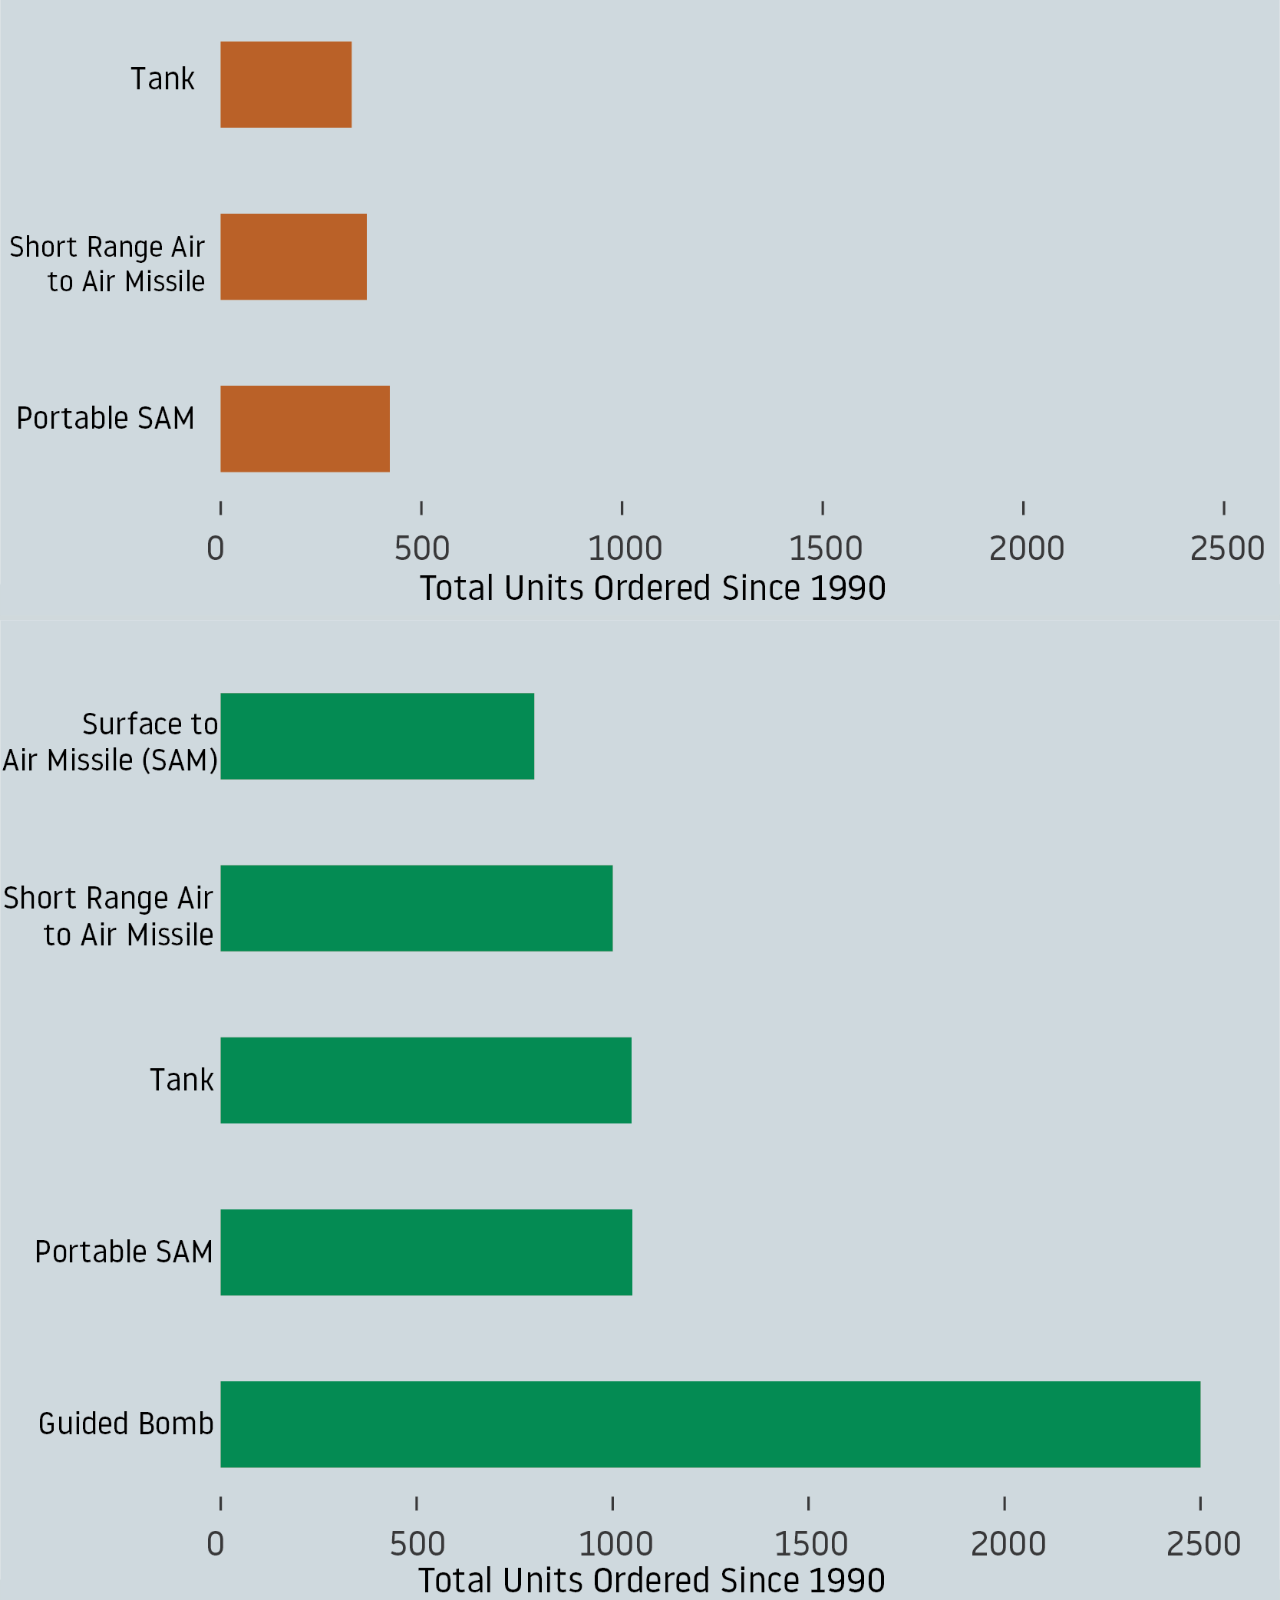
==== commit 936cdfa1: "update" ====
--- a/Project_3/html_project/index.html
+++ b/Project_3/html_project/index.html
@@ -30,8 +30,7 @@
             <p class="body-text sub-font">
                 Last week, the New York Times reported on China’s newest space station—a $50 million dollar investment built by the Chinese military in the middle of the Patagonian desert. The hulking 16 story building is but one example of the various investments made by the Chinese government over the last several years that has American military and political pundits on edge—a sign of a nascent empire rising in the east as a possible contender to a Western world order.  Last September, Ron Matthews of the National Interest warned of China’s growing military exports as a challenge to the market share of Western nations. </p>
 
-        <br>
-        <br>
+ <p class="body-text sub-font">
 
                 But how does China's military exports really compare to that of Western countries? In 2013 China became the third largest exporter of military equipment. In order to contextualize this growth, using data from the Stockholm International Peace Research Institute, I graphed the exports of the five largest global exporters of arms since 1990.
 
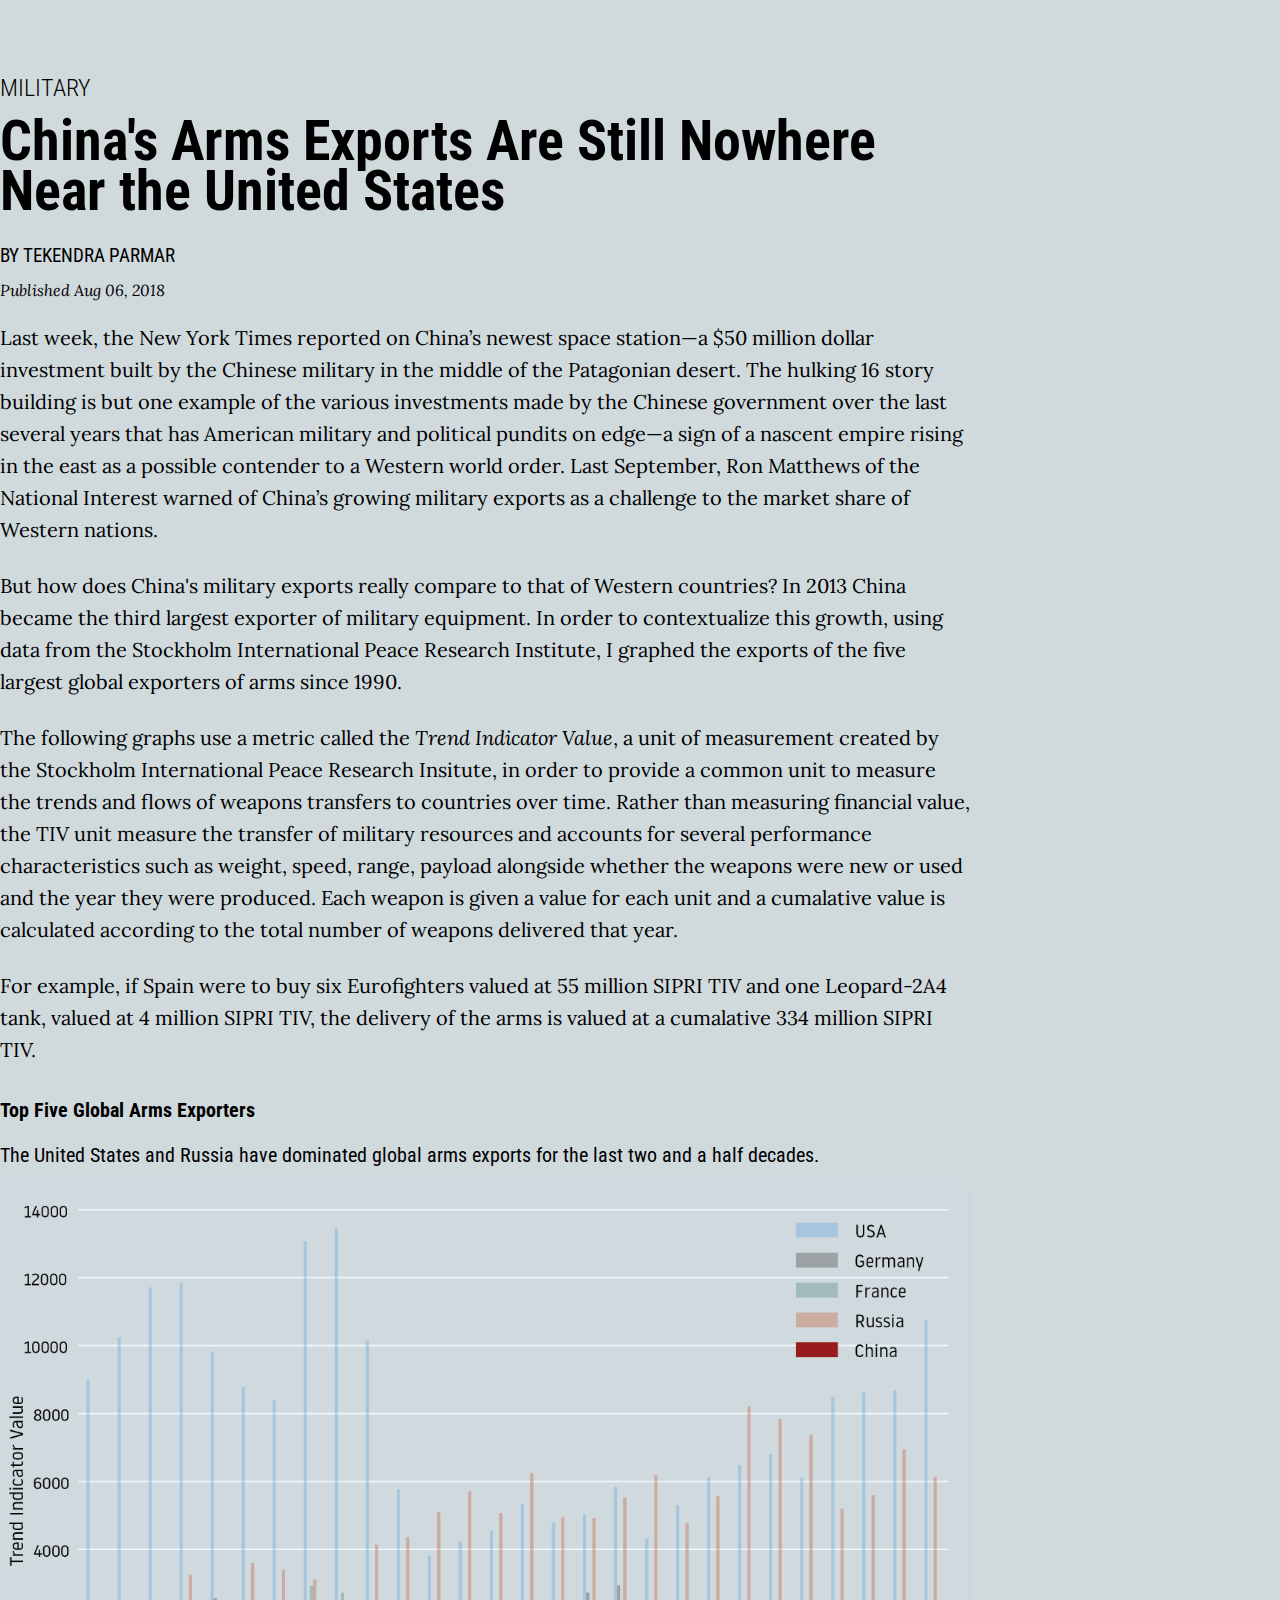
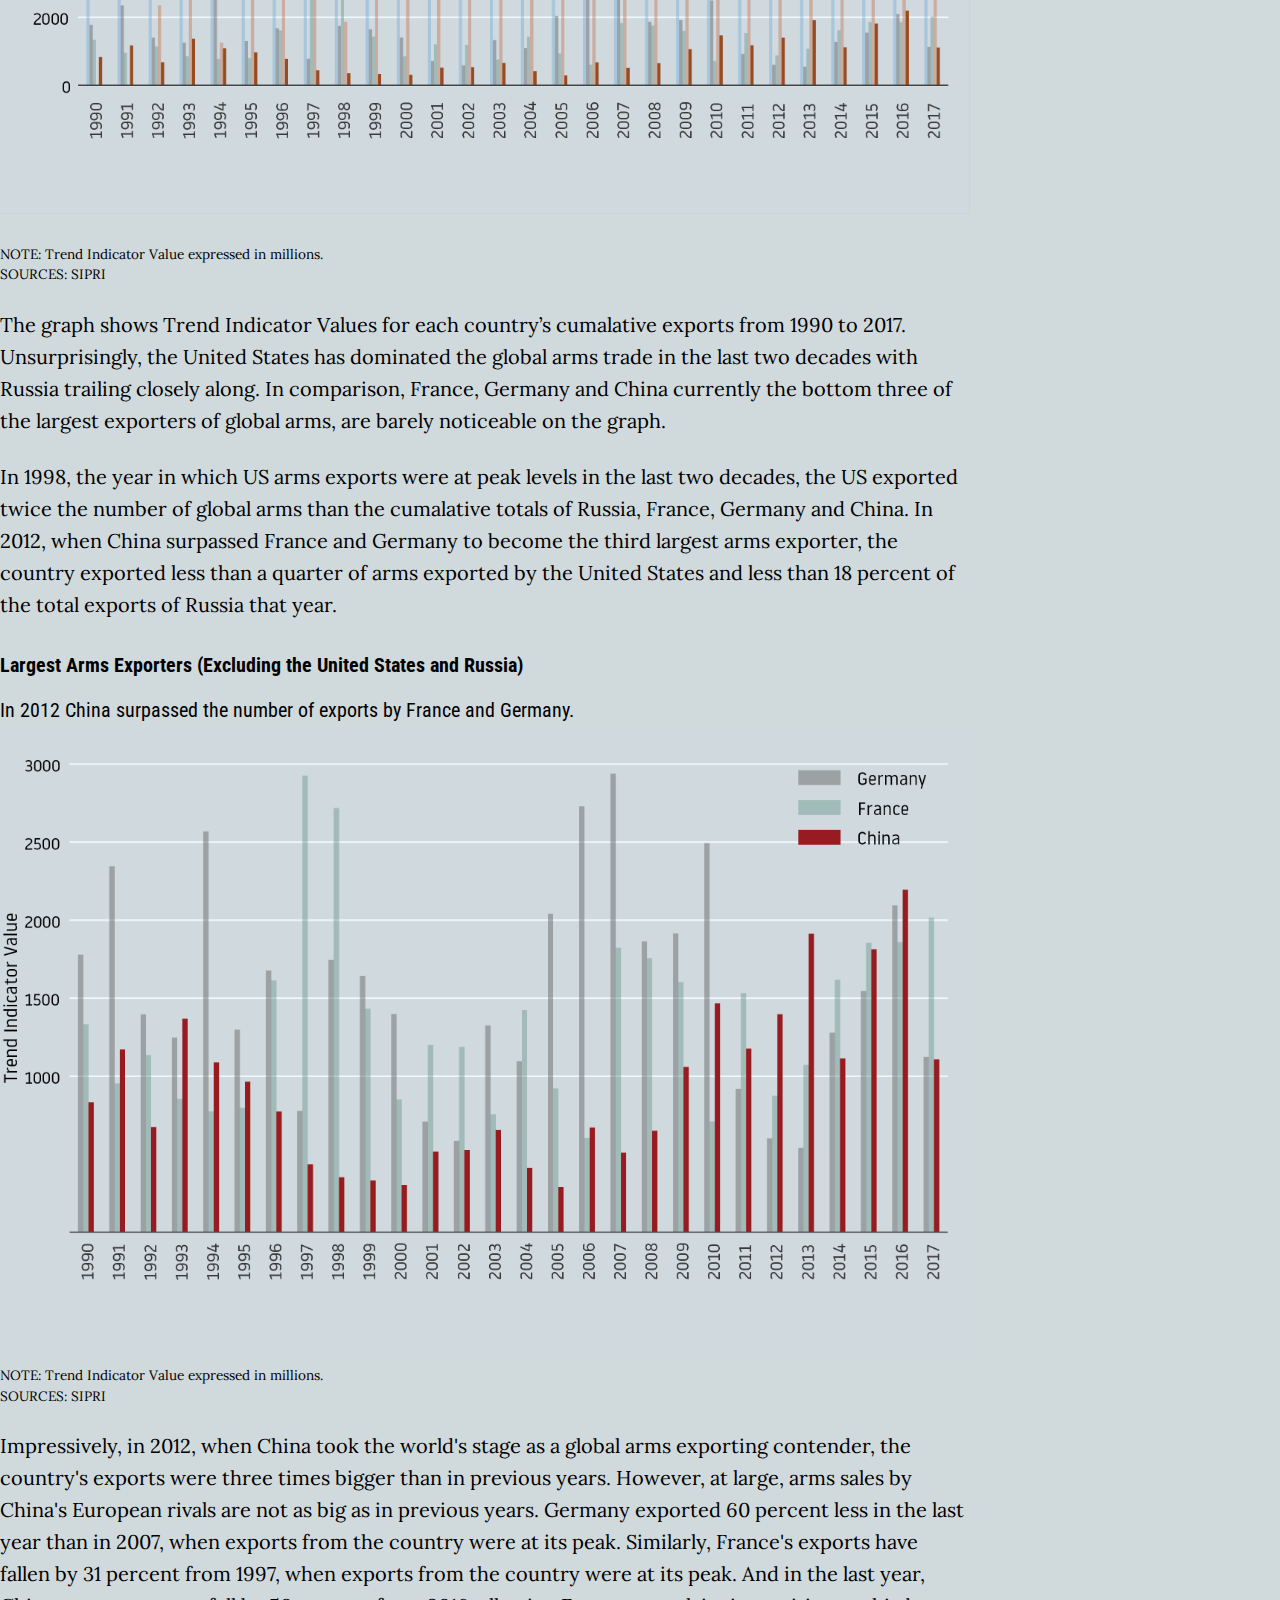
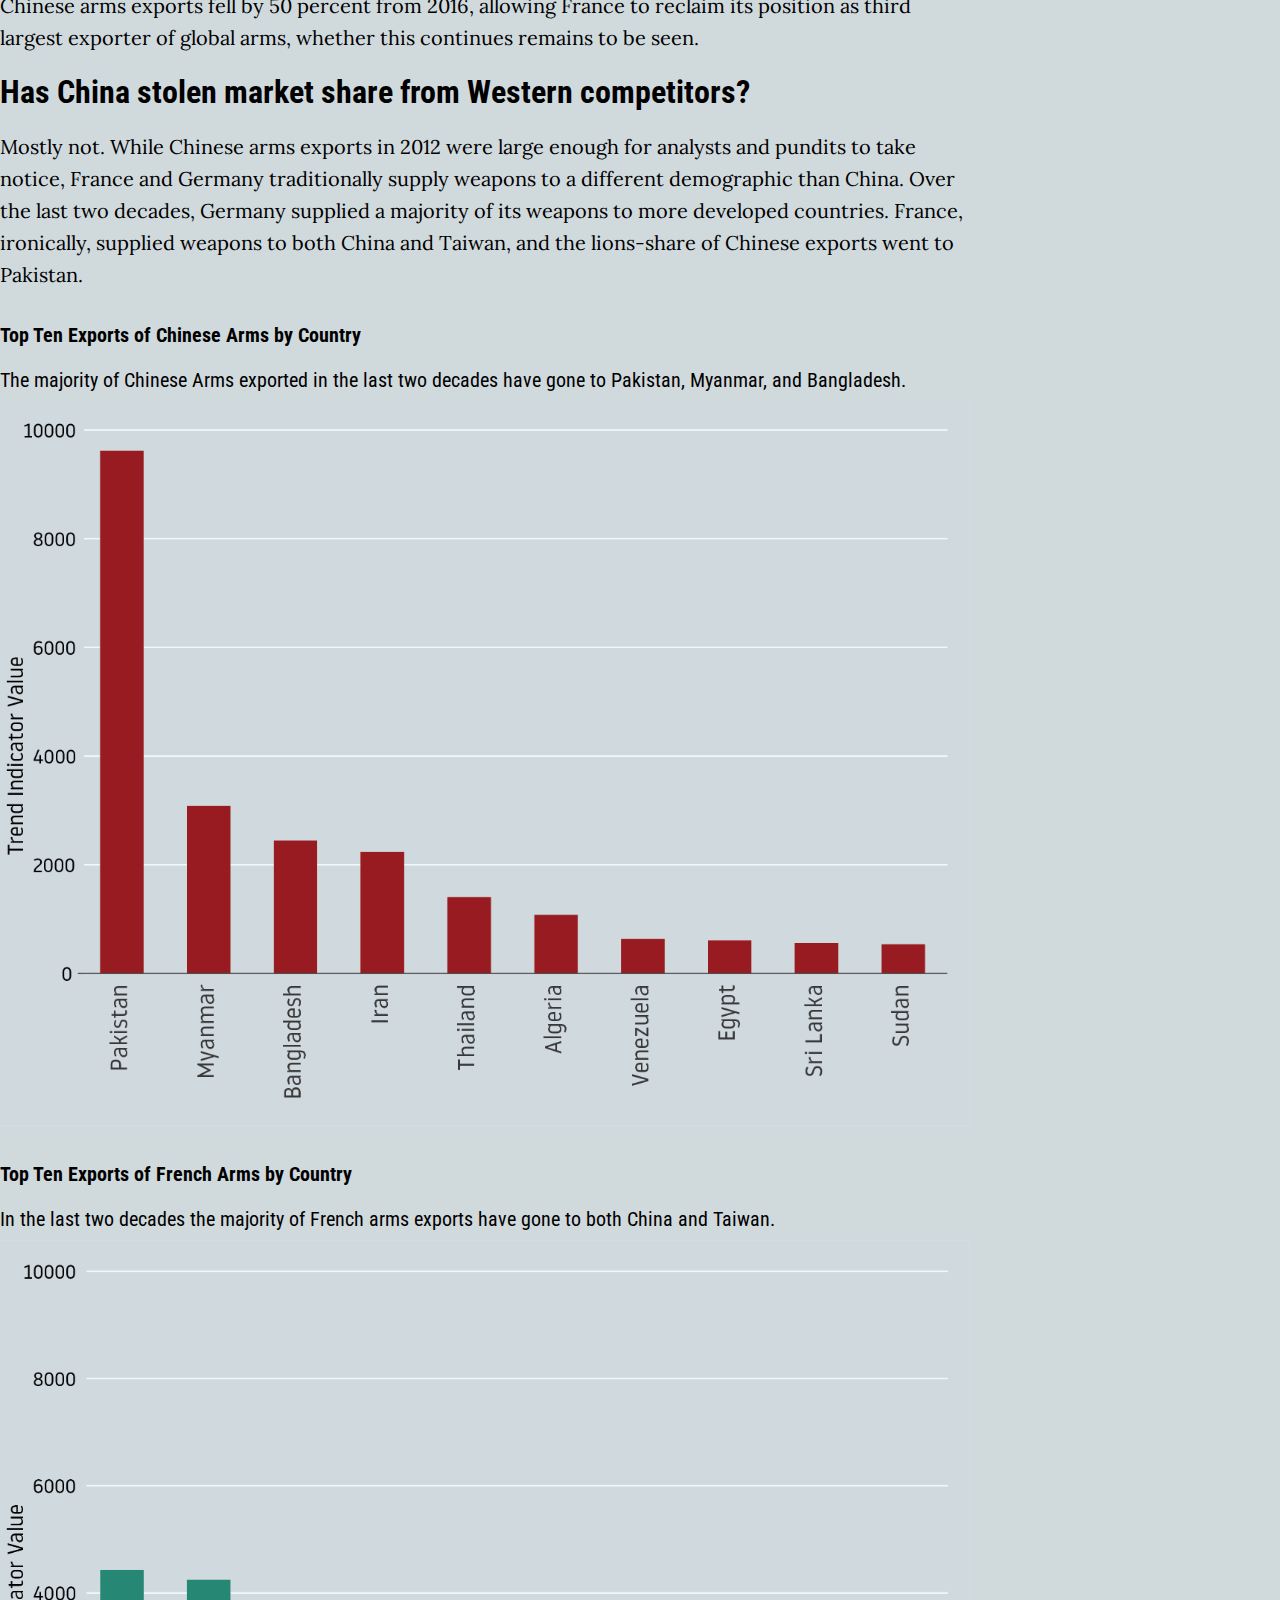
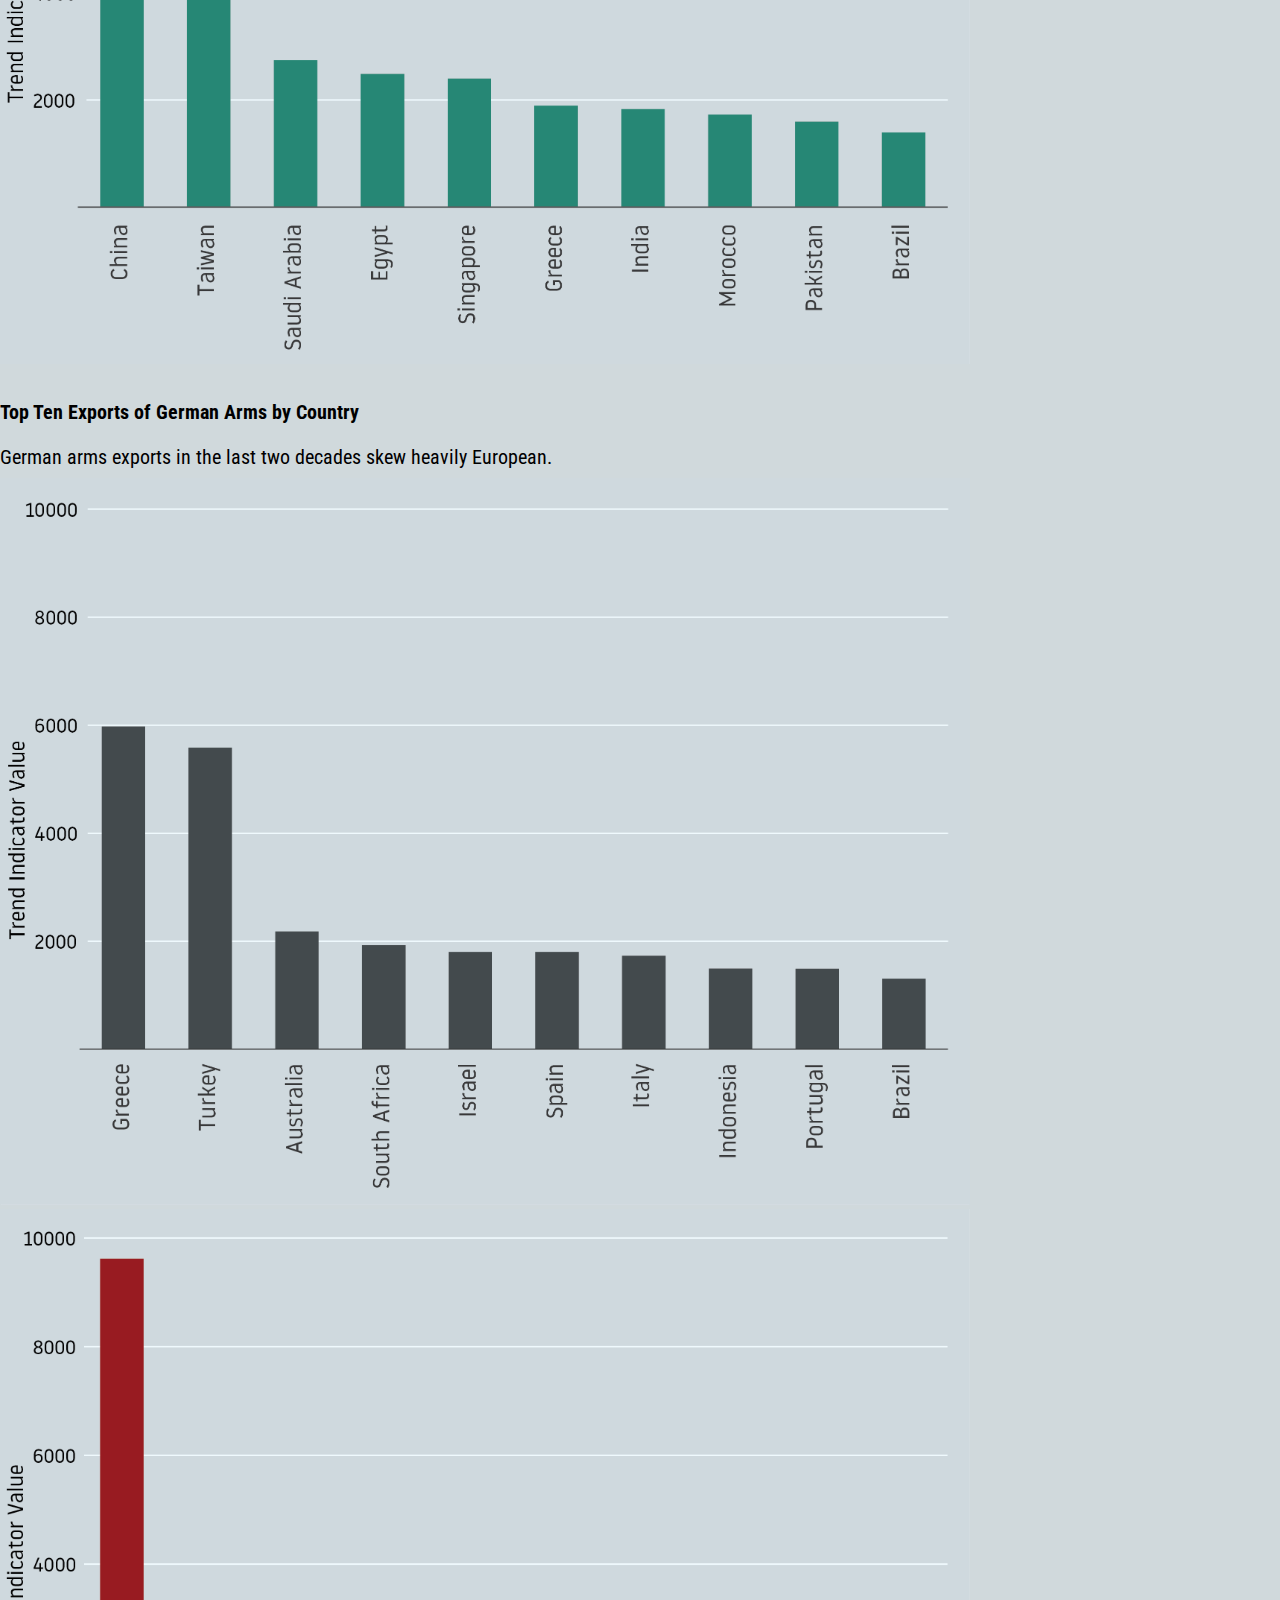
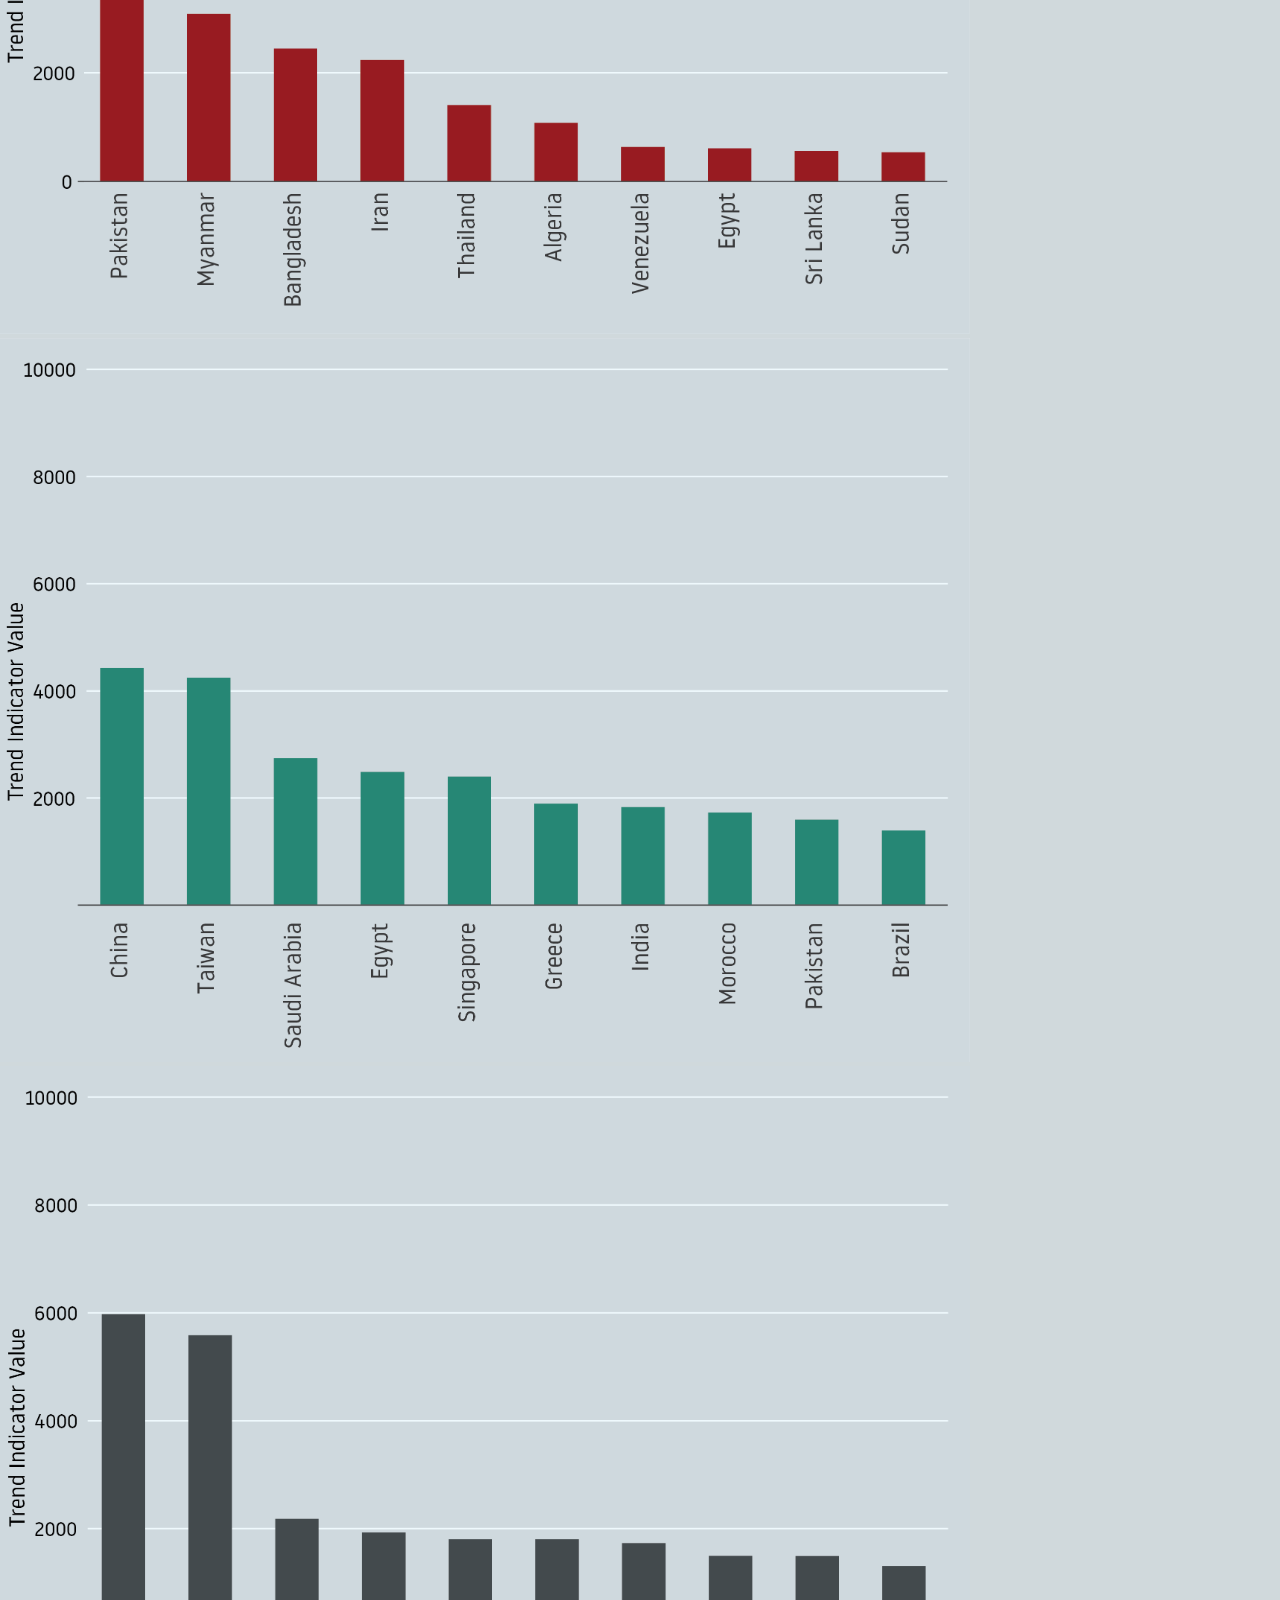
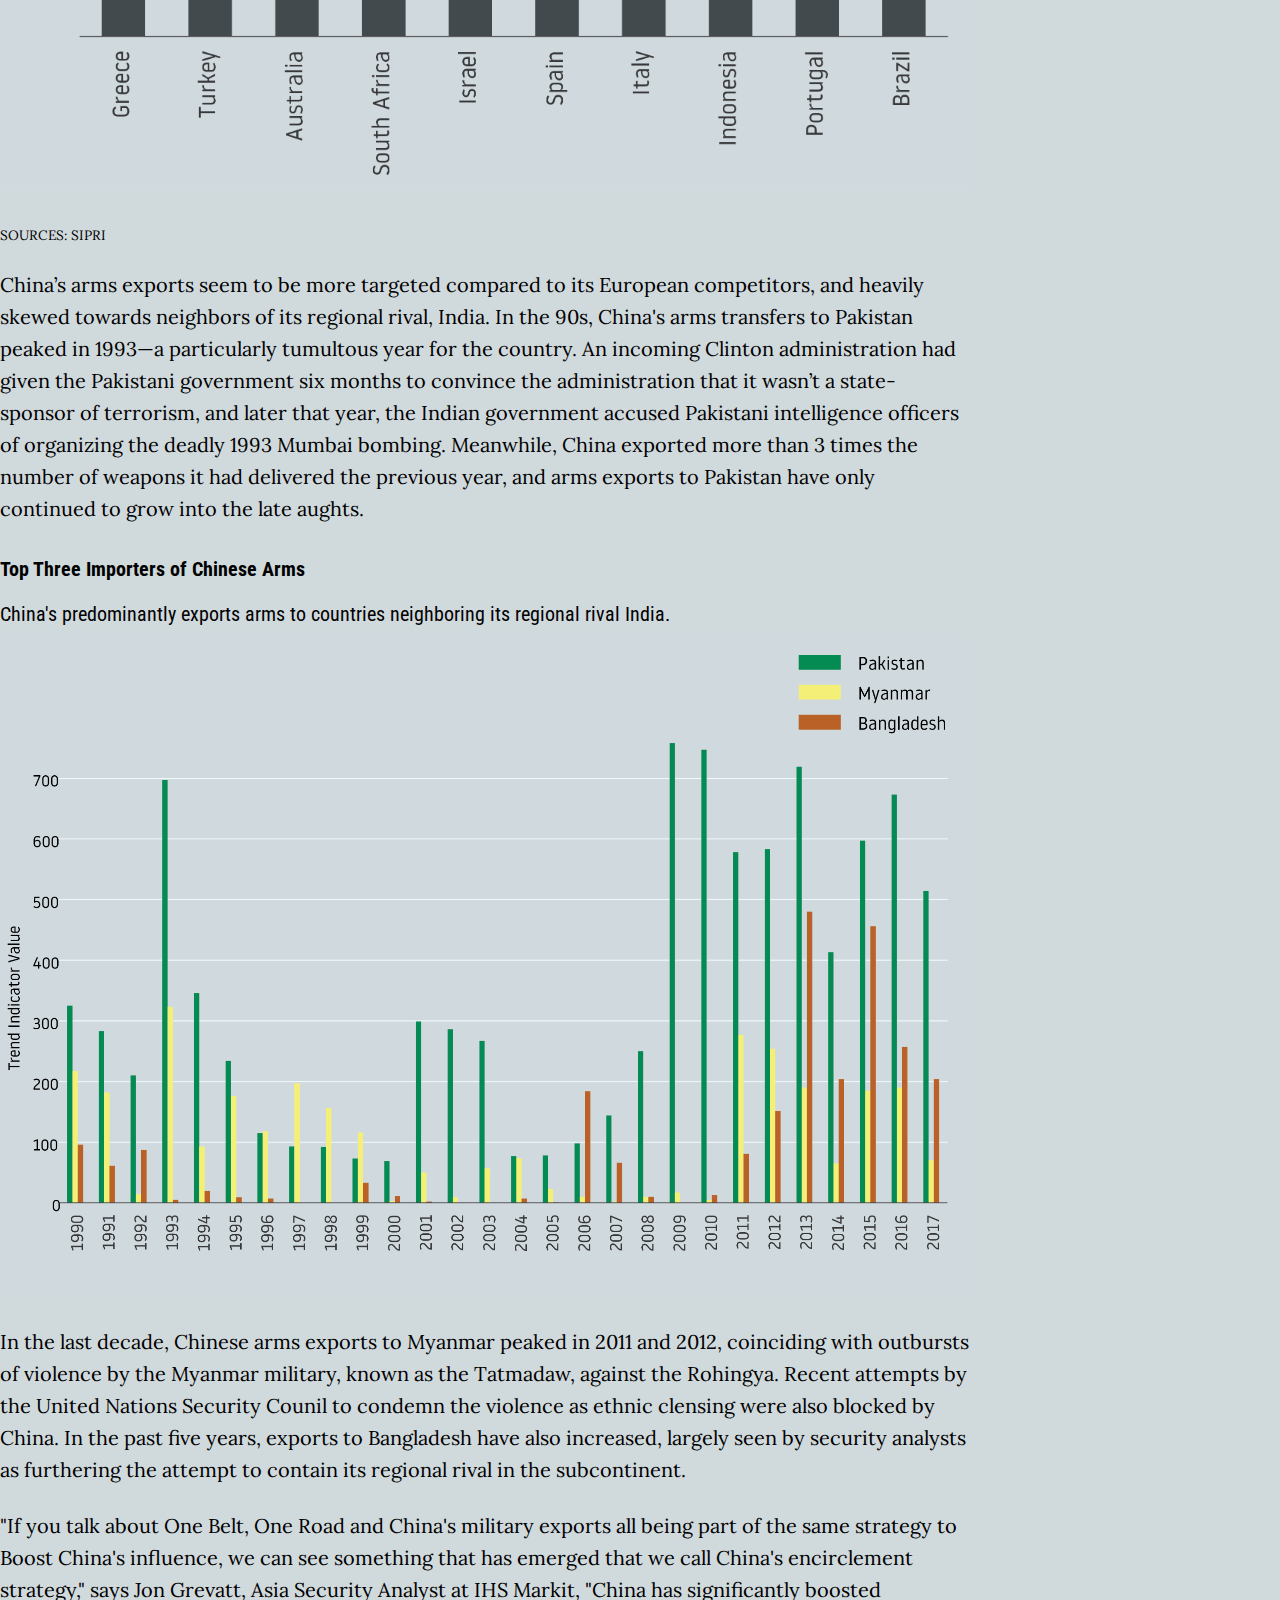
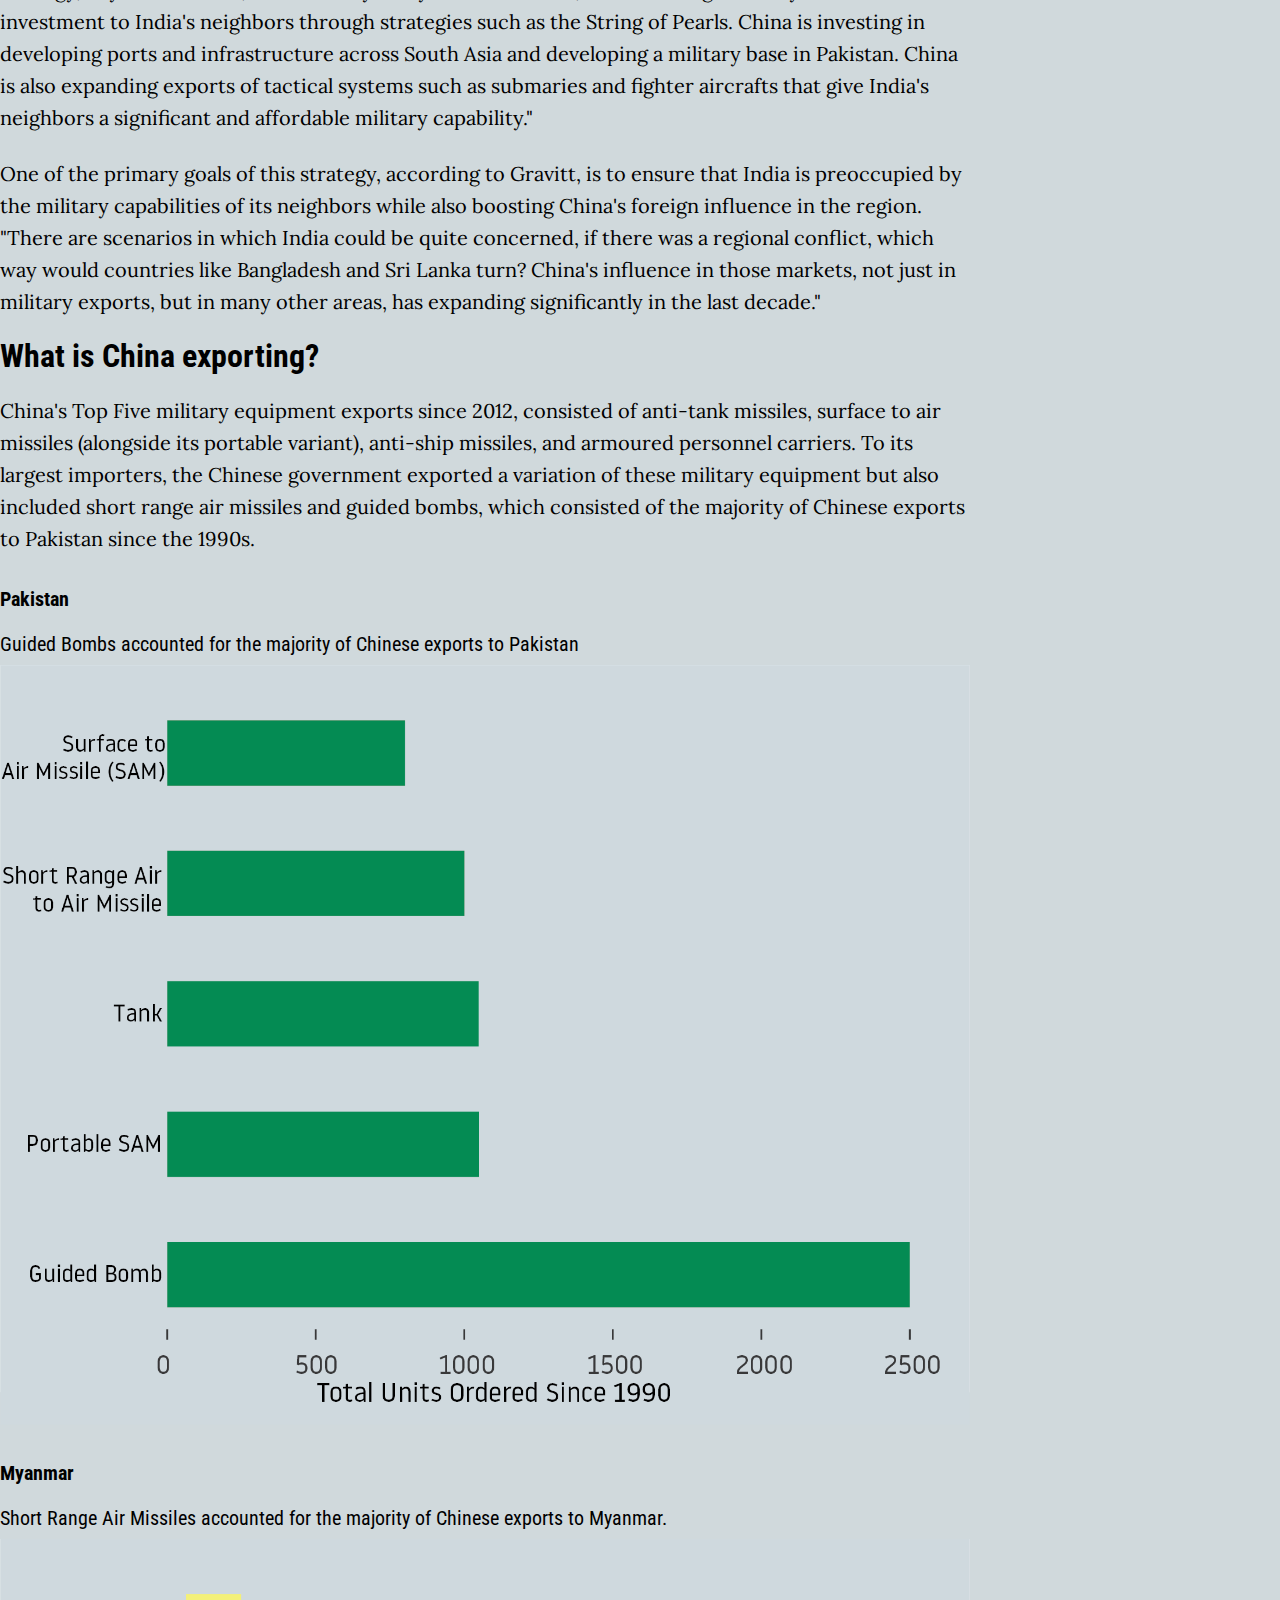
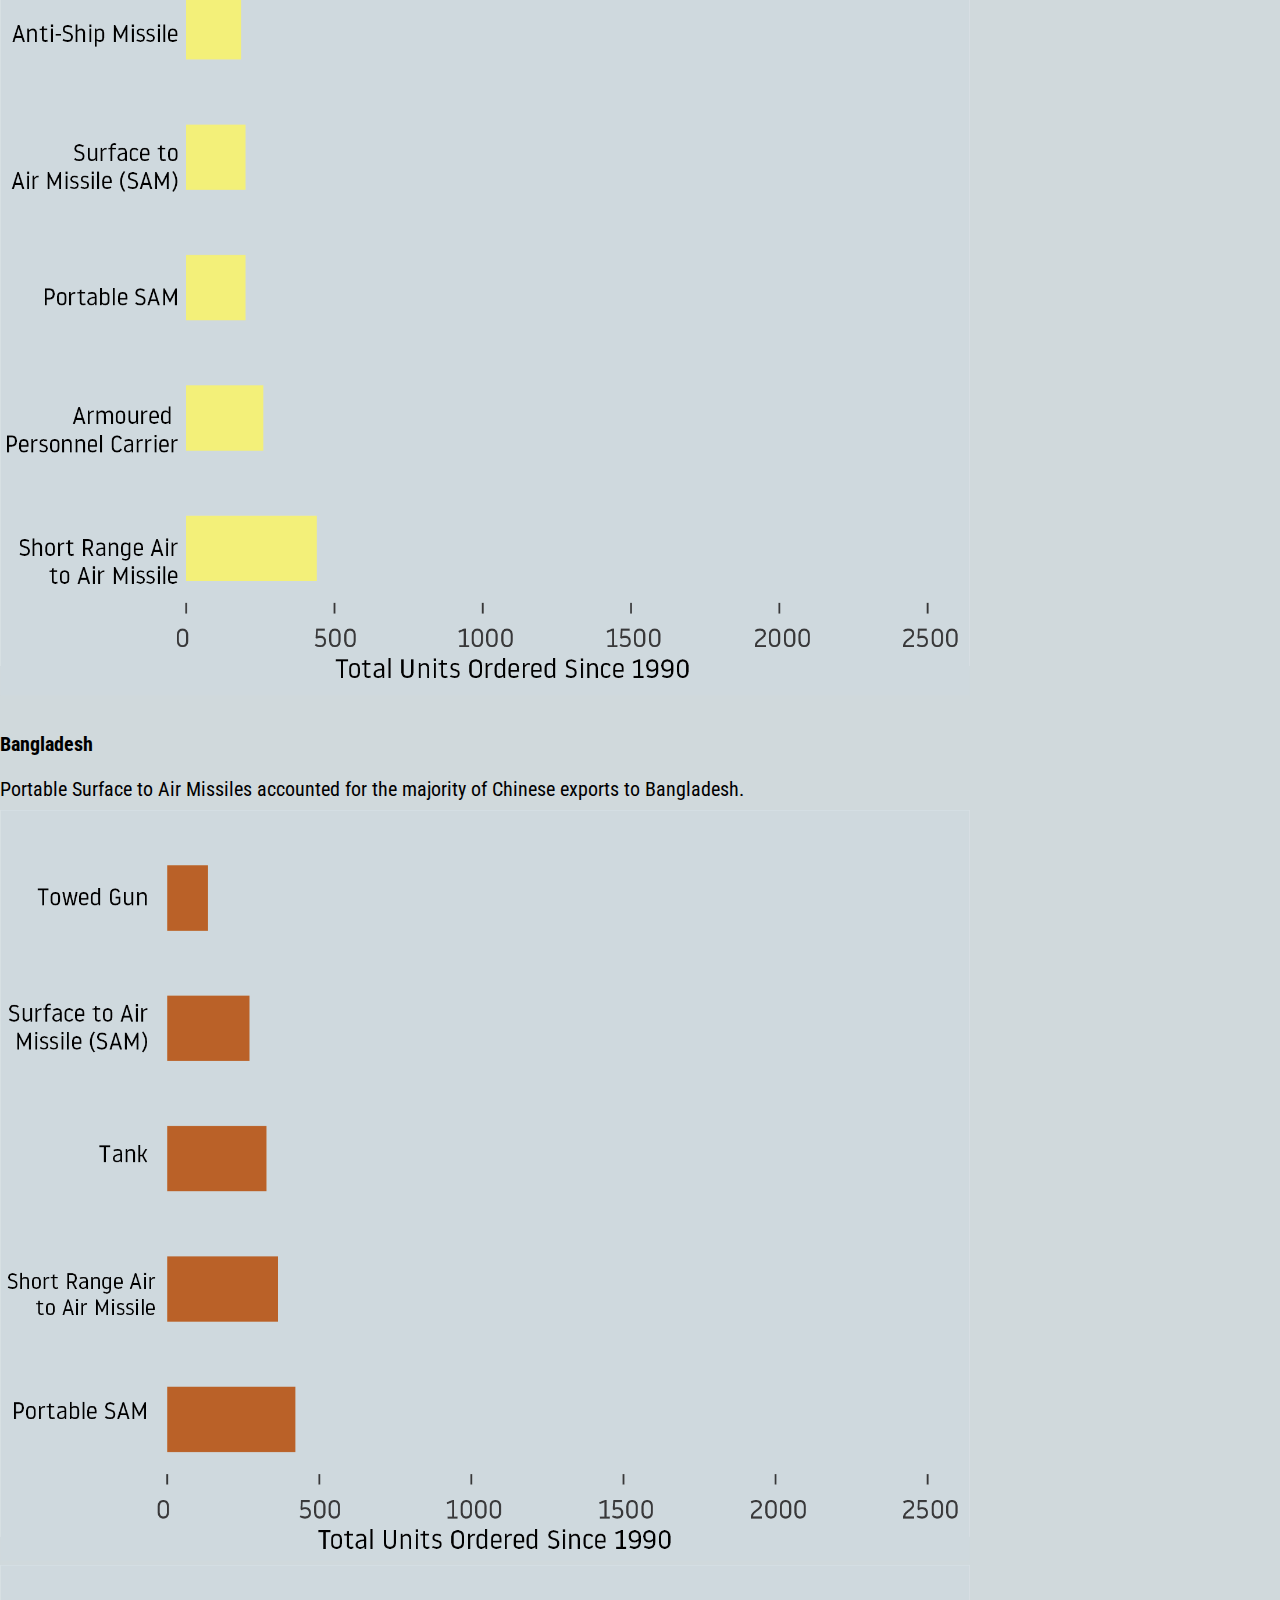
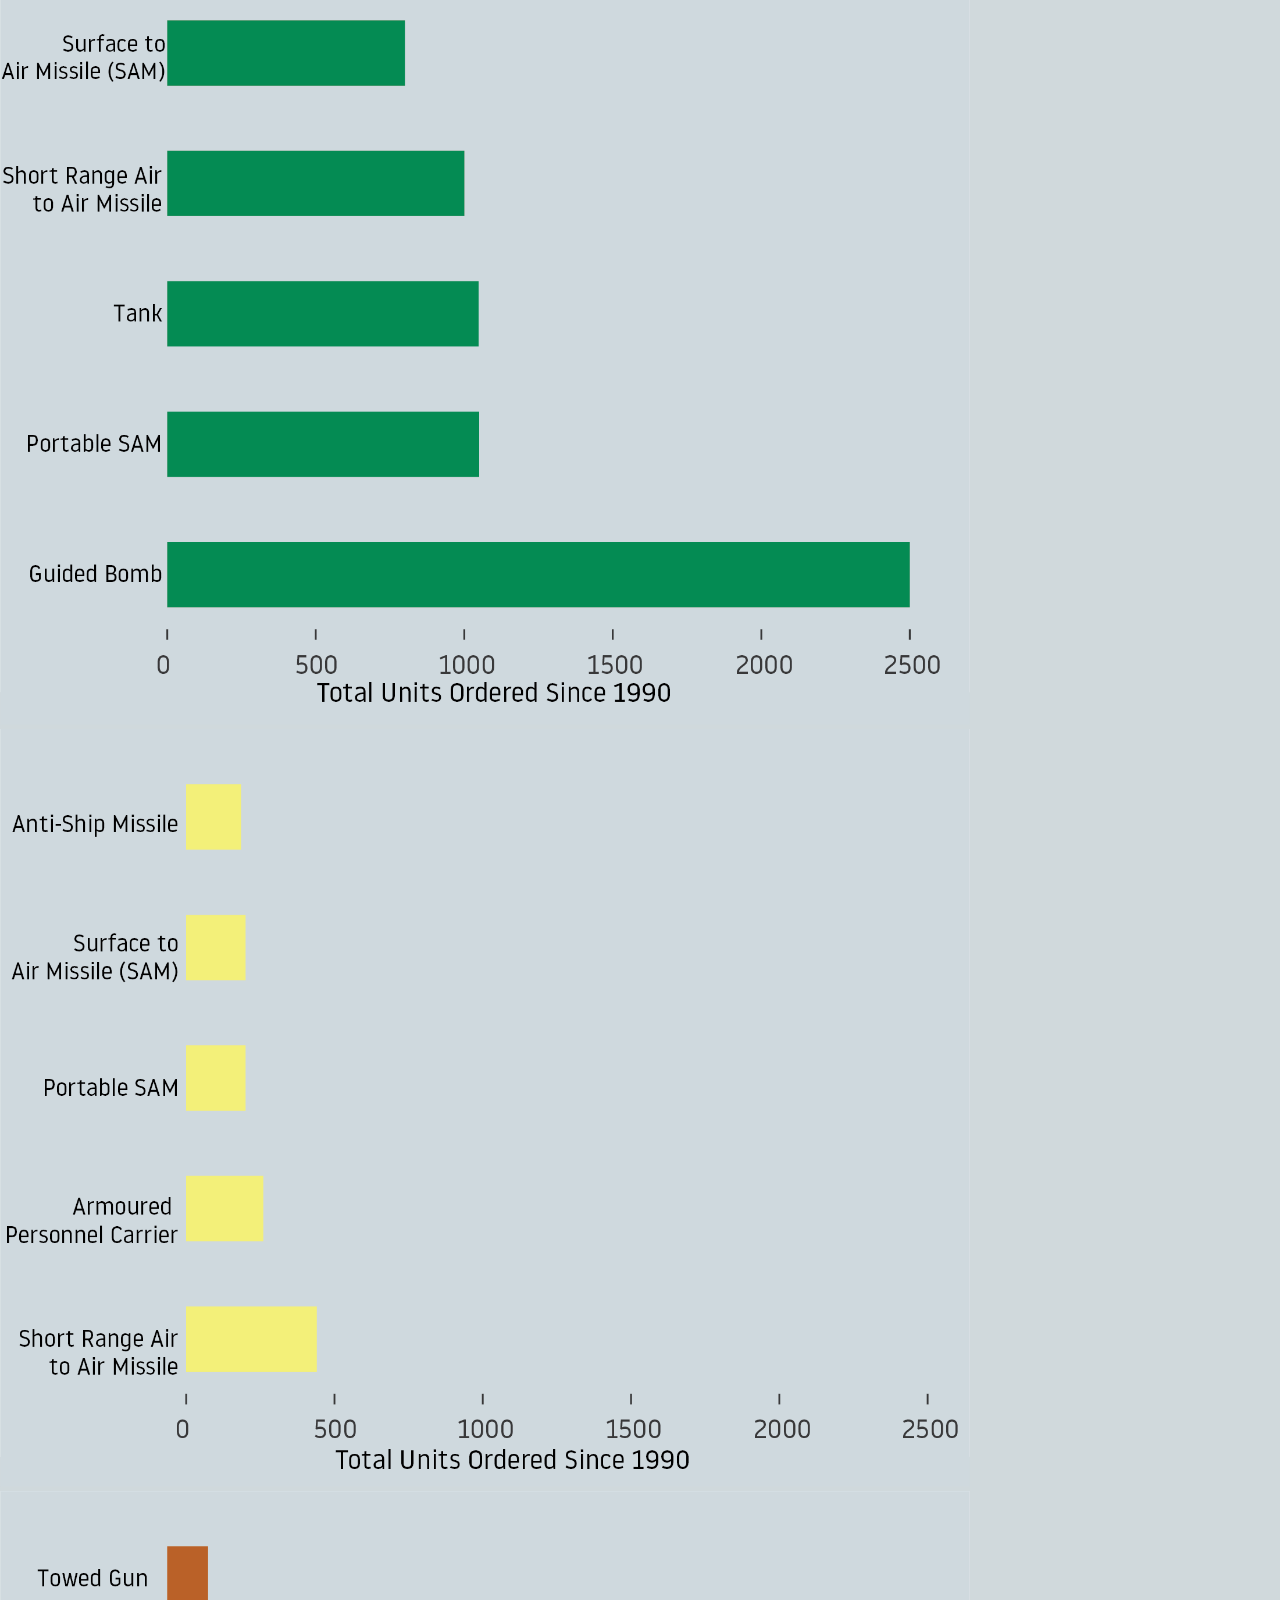
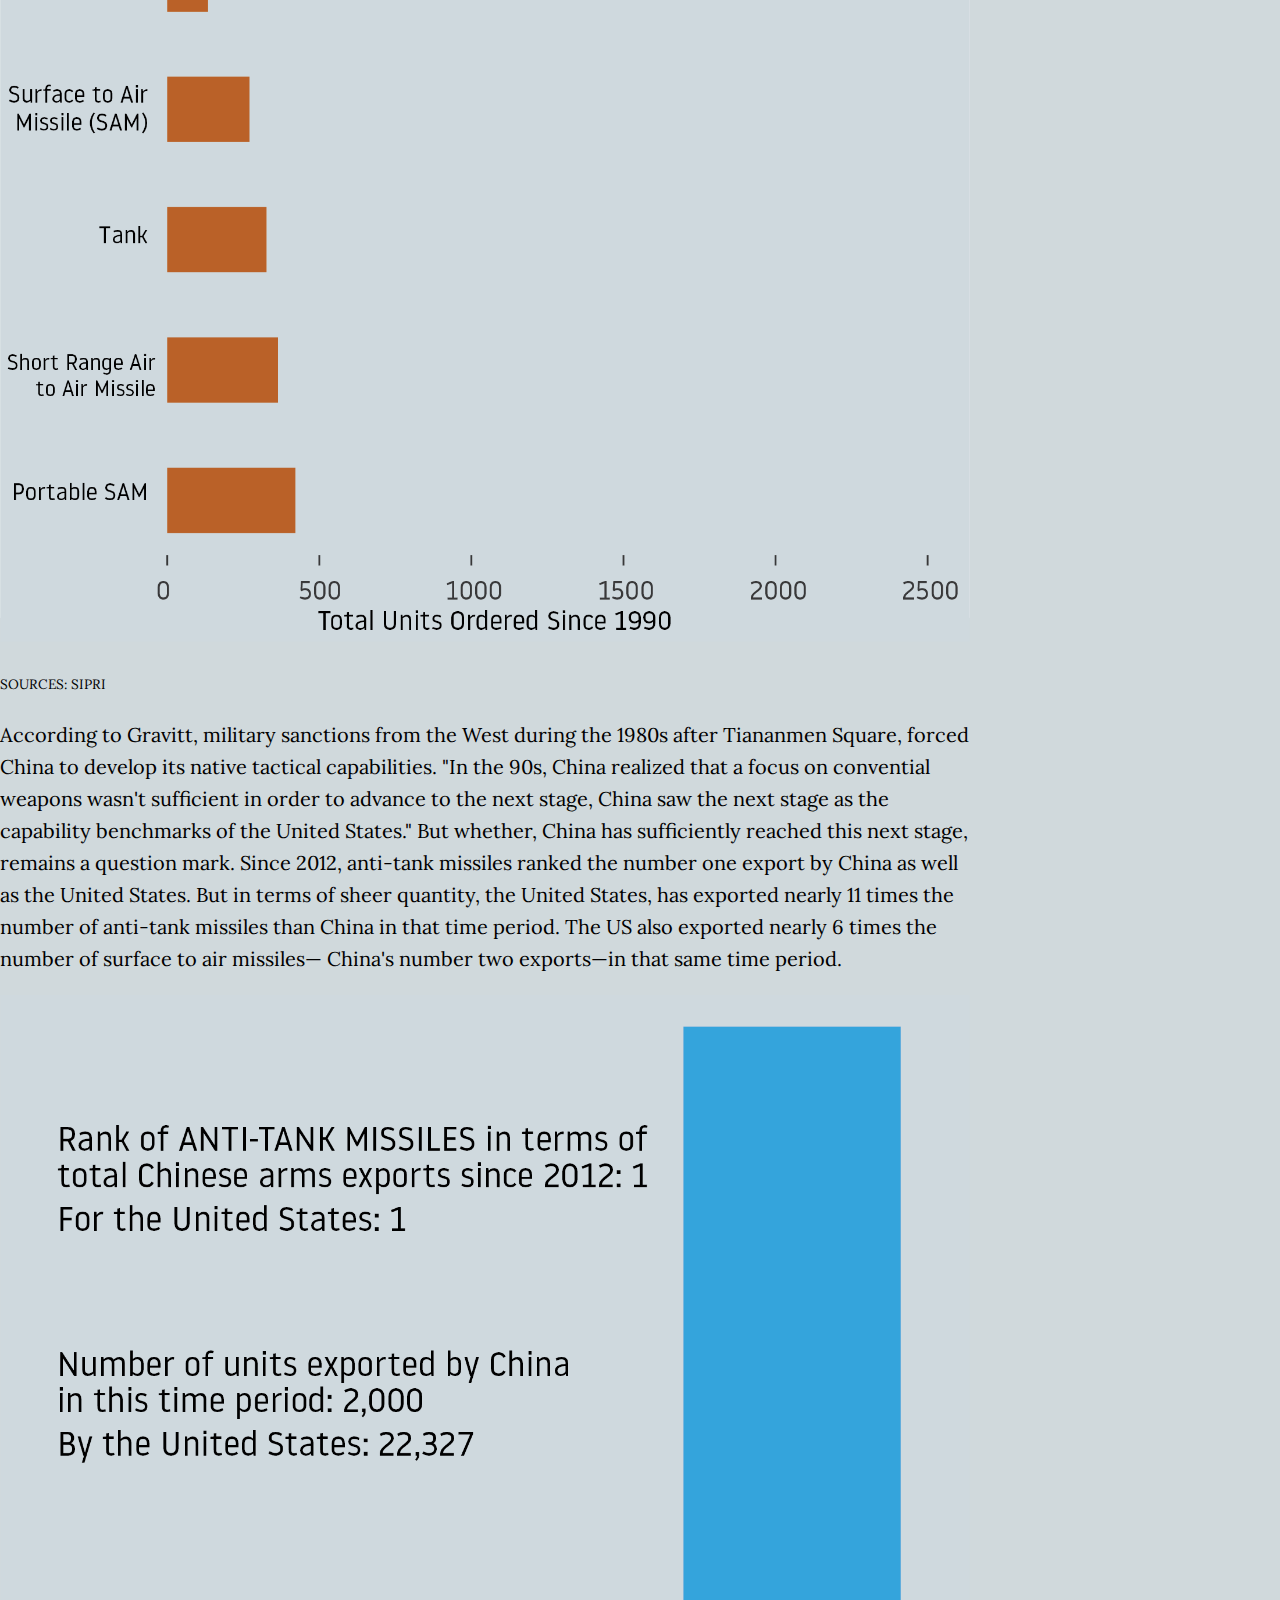
==== commit 42e8fe66: "restored project 3" ====
--- a/Project_3/html_project/index.html
+++ b/Project_3/html_project/index.html
@@ -27,18 +27,21 @@
                 <h1 class="headline super-font">China's Arms Exports Are Still Nowhere Near the United States</h1>
                 <p class="credit super-font">BY Tekendra Parmar</p>
                 <p class="date sub-font">Published Aug 06, 2018</p>
+        <div class="col-lg-10 ">
             <p class="body-text sub-font">
                 Last week, the New York Times reported on China’s newest space station—a $50 million dollar investment built by the Chinese military in the middle of the Patagonian desert. The hulking 16 story building is but one example of the various investments made by the Chinese government over the last several years that has American military and political pundits on edge—a sign of a nascent empire rising in the east as a possible contender to a Western world order.  Last September, Ron Matthews of the National Interest warned of China’s growing military exports as a challenge to the market share of Western nations. </p>
 
- <p class="body-text sub-font">
+                <p class="body-text sub-font">
 
                 But how does China's military exports really compare to that of Western countries? In 2013 China became the third largest exporter of military equipment. In order to contextualize this growth, using data from the Stockholm International Peace Research Institute, I graphed the exports of the five largest global exporters of arms since 1990.
 
-        <br>
-        <br>
-        The following graphs use a metric called the <i>Trend Indicator Value</i>, a unit of measurement created by the Stockholm International Peace Research Insitute, in order to provide a common unit to measure the trends and flows of weapons transfers to countries over time. Rather than measuring financial value, the TIV unit measure the transfer of military resources and accounts for several performance characteristics such as weight, speed, range, payload alongside whether the weapons were new or used and the year they were produced. Each weapon is given a value for each unit and a cumalative value is calculated according to the total number of weapons delivered 
-        <br>
-        <br>
+                </p>
+        <p class="body-text sub-font">
+        The following graphs use a metric called the <i>Trend Indicator Value</i>, a unit of measurement created by the Stockholm International Peace Research Insitute, in order to provide a common unit to measure the trends and flows of weapons transfers to countries over time. Rather than measuring financial value, the TIV unit measure the transfer of military resources and accounts for several performance characteristics such as weight, speed, range, payload alongside whether the weapons were new or used and the year they were produced. Each weapon is given a value for each unit and a cumalative value is calculated according to the total number of weapons delivered that year. 
+
+                </p>
+
+    <p class="body-text sub-font">
         For example, if Spain were to buy six Eurofighters valued at 55 million SIPRI TIV and one Leopard-2A4 tank, valued at 4 million SIPRI TIV, the delivery of the arms is valued at a cumalative 334 million SIPRI TIV. 
 
                 </p>
@@ -104,8 +107,8 @@
                  Impressively, in 2012, when China took the world's stage as a global arms exporting contender, the country's exports were three times bigger than in previous years. However, at large, arms sales by China's European rivals are not as big as in previous years. Germany exported 60 percent less in the last year than in 2007, when exports from the country were at its peak. Similarly, France's exports have fallen by 31 percent from 1997, when exports from the country were at its peak. And in the last year, Chinese arms exports fell by 50 percent from 2016, allowing France to reclaim its position as third largest exporter of global arms, whether this continues remains to be seen.       
                  
                 </p>
-    <div class="row justify-content-center"><!-- headline and intro -->
-    <div class="col-lg-10 ">
+        <div class="row justify-content-center"><!-- headline and intro -->
+        <div class="col-lg-10 ">
             <p class="subhead super-font">Has China stolen market share from Western competitors?</p>
                     <p class="body-text sub-font">
                 Mostly not. While Chinese arms exports in 2012 were large enough for analysts and pundits to take notice, France and Germany traditionally supply weapons to a different demographic than China. Over the last two decades, Germany supplied a majority of its weapons to more developed countries. France, ironically, supplied weapons to both China and Taiwan, and the lions-share of Chinese exports went to Pakistan. </p>
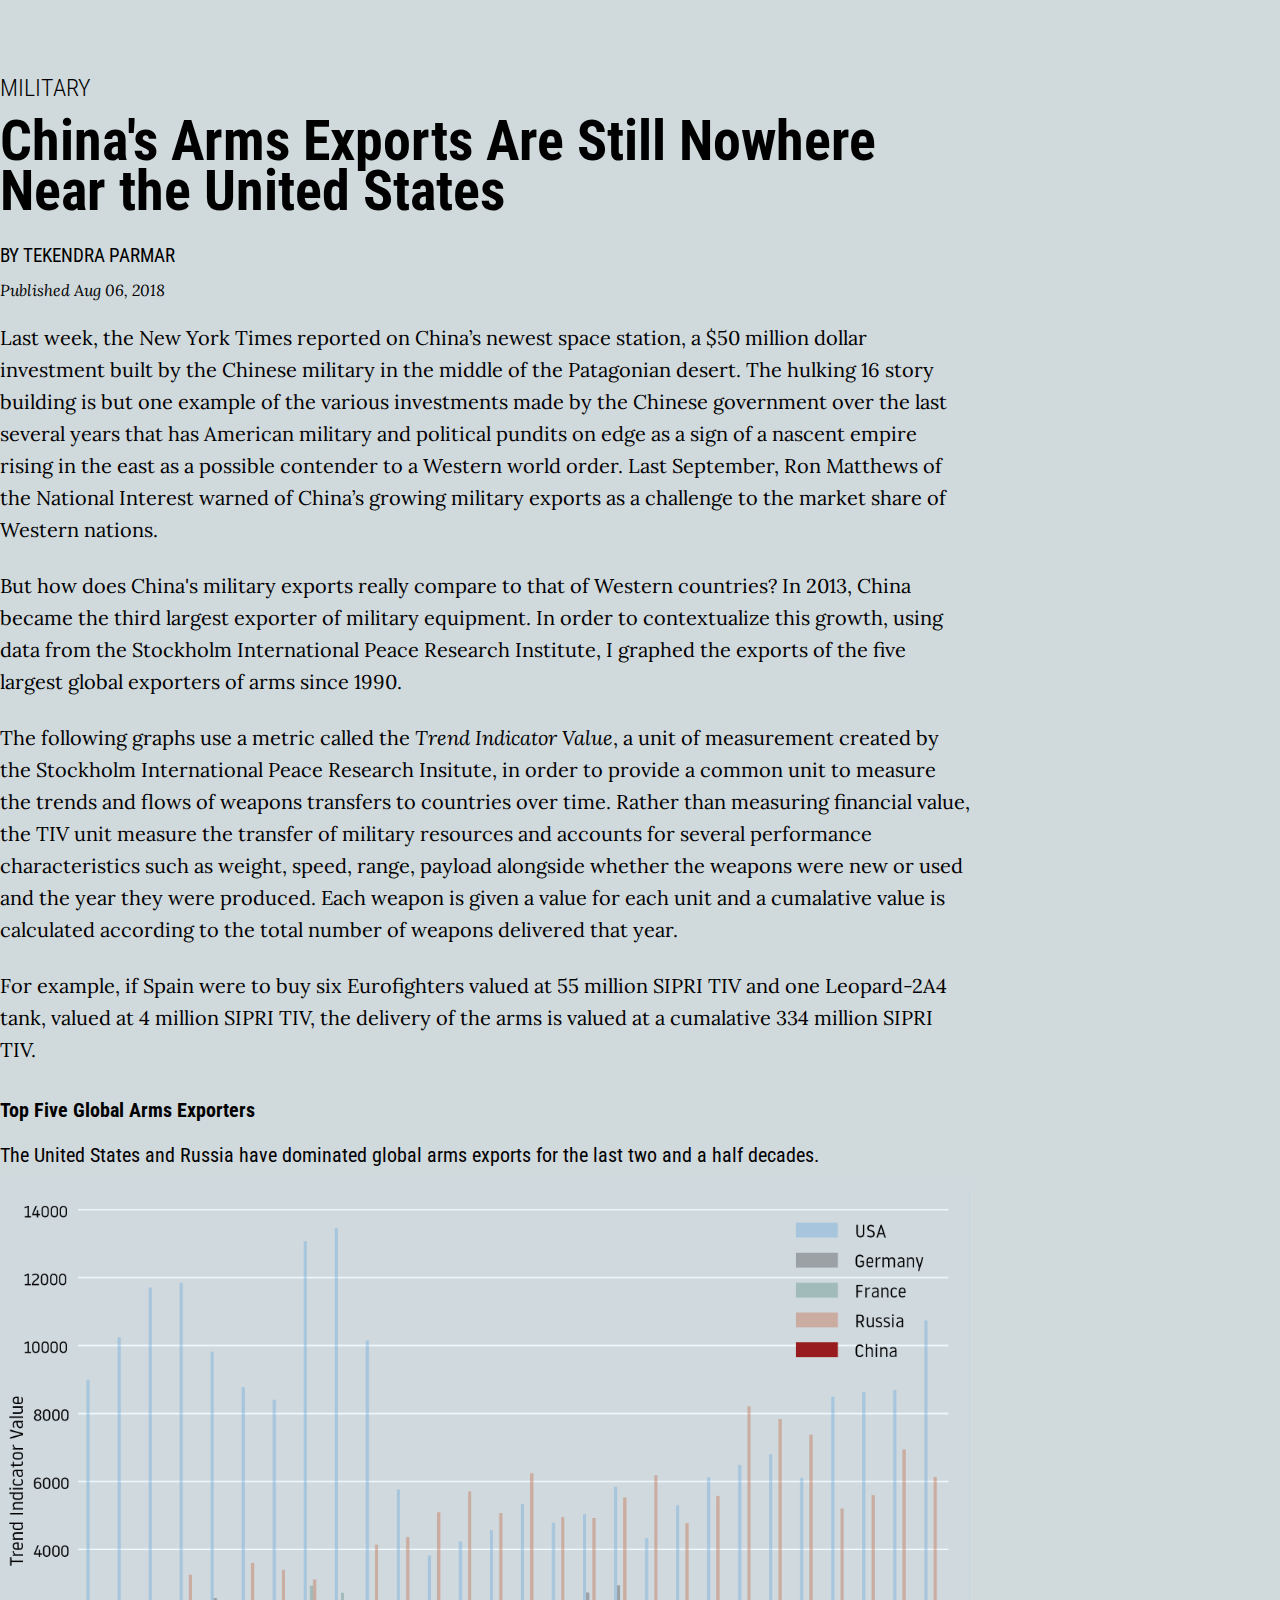
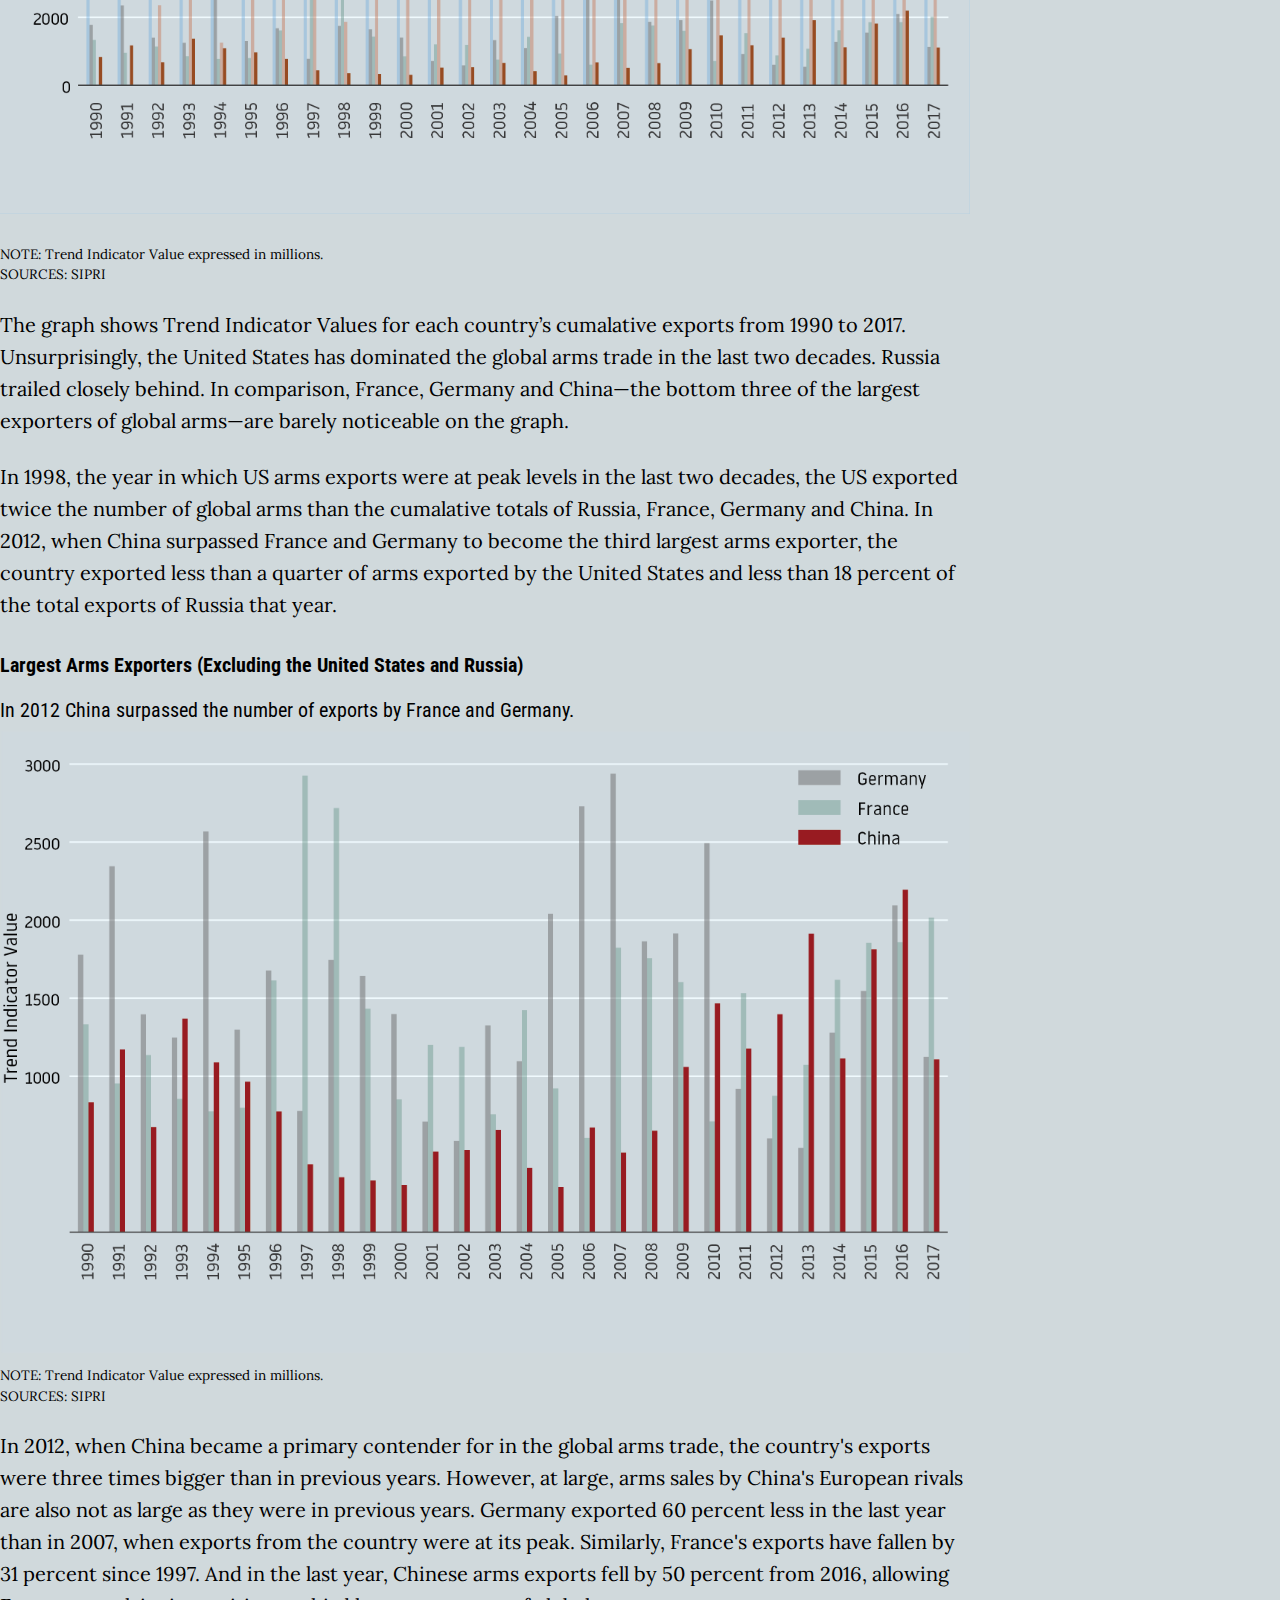
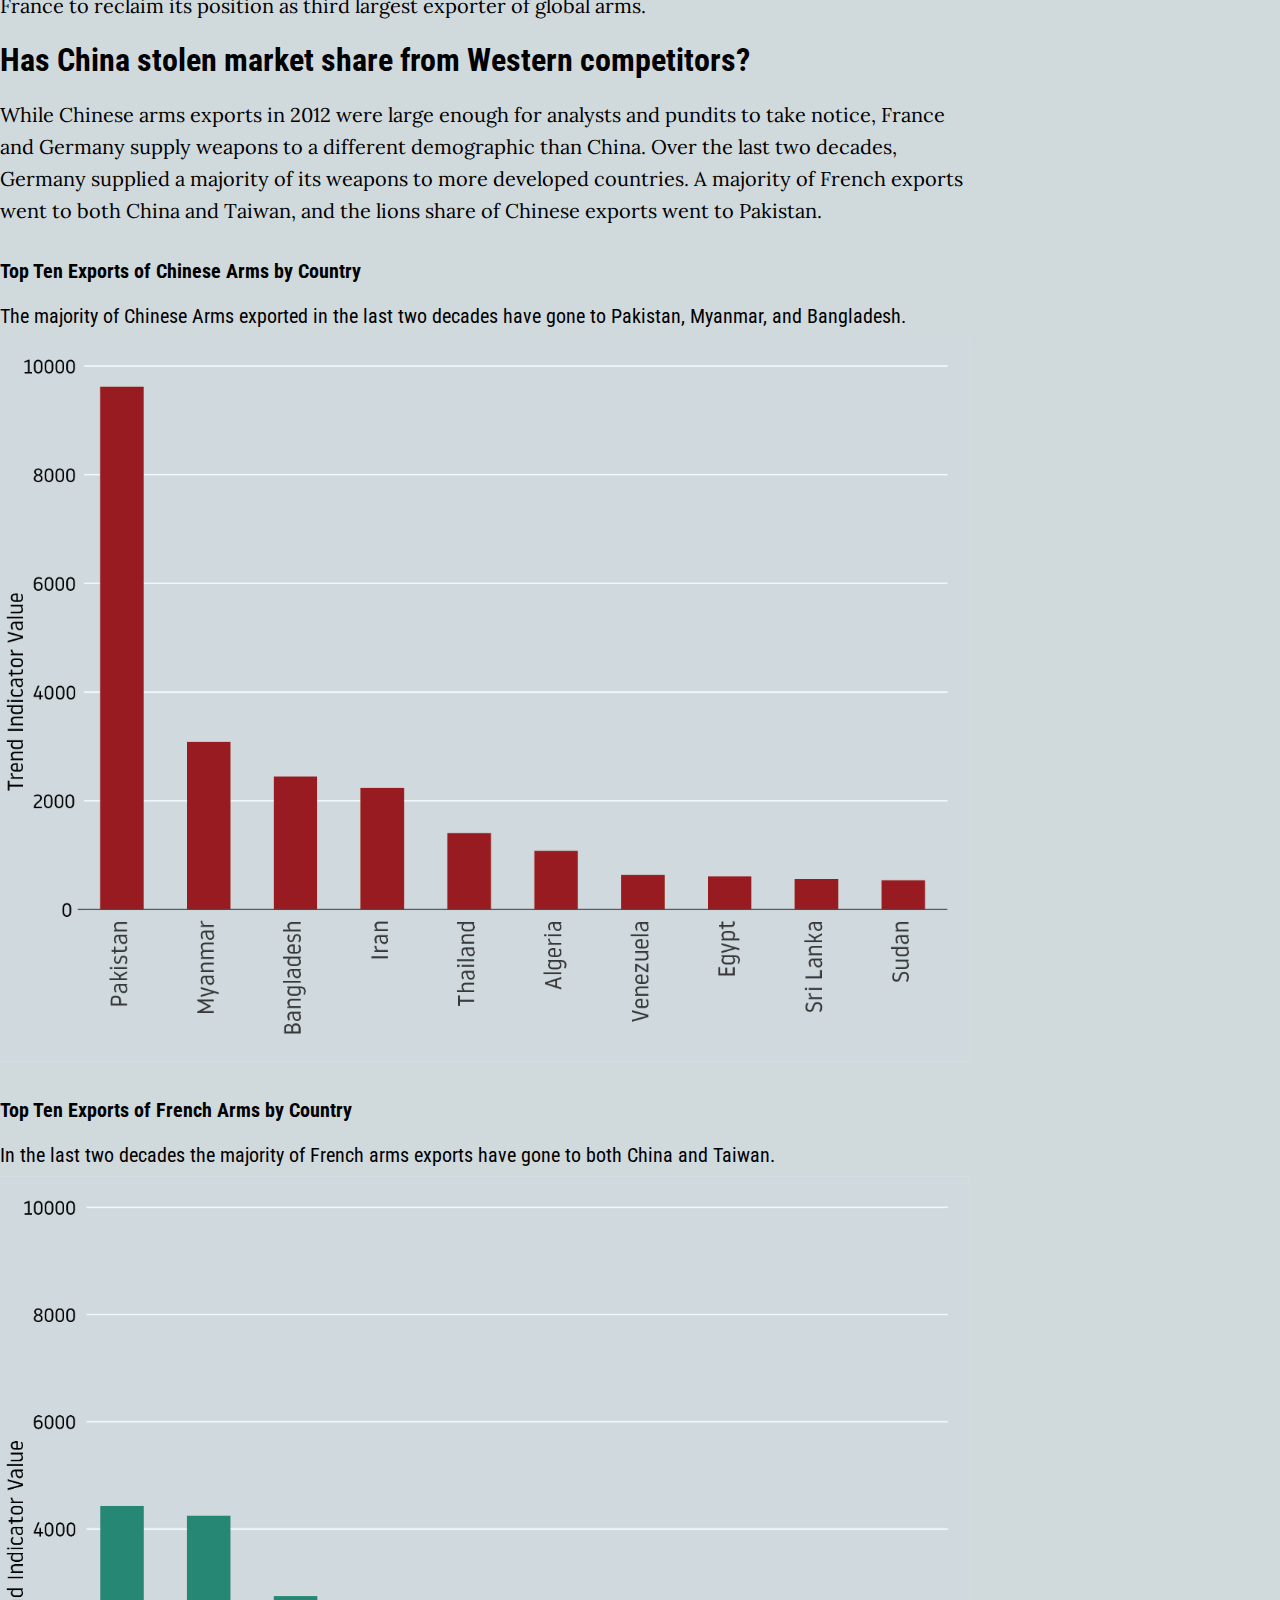
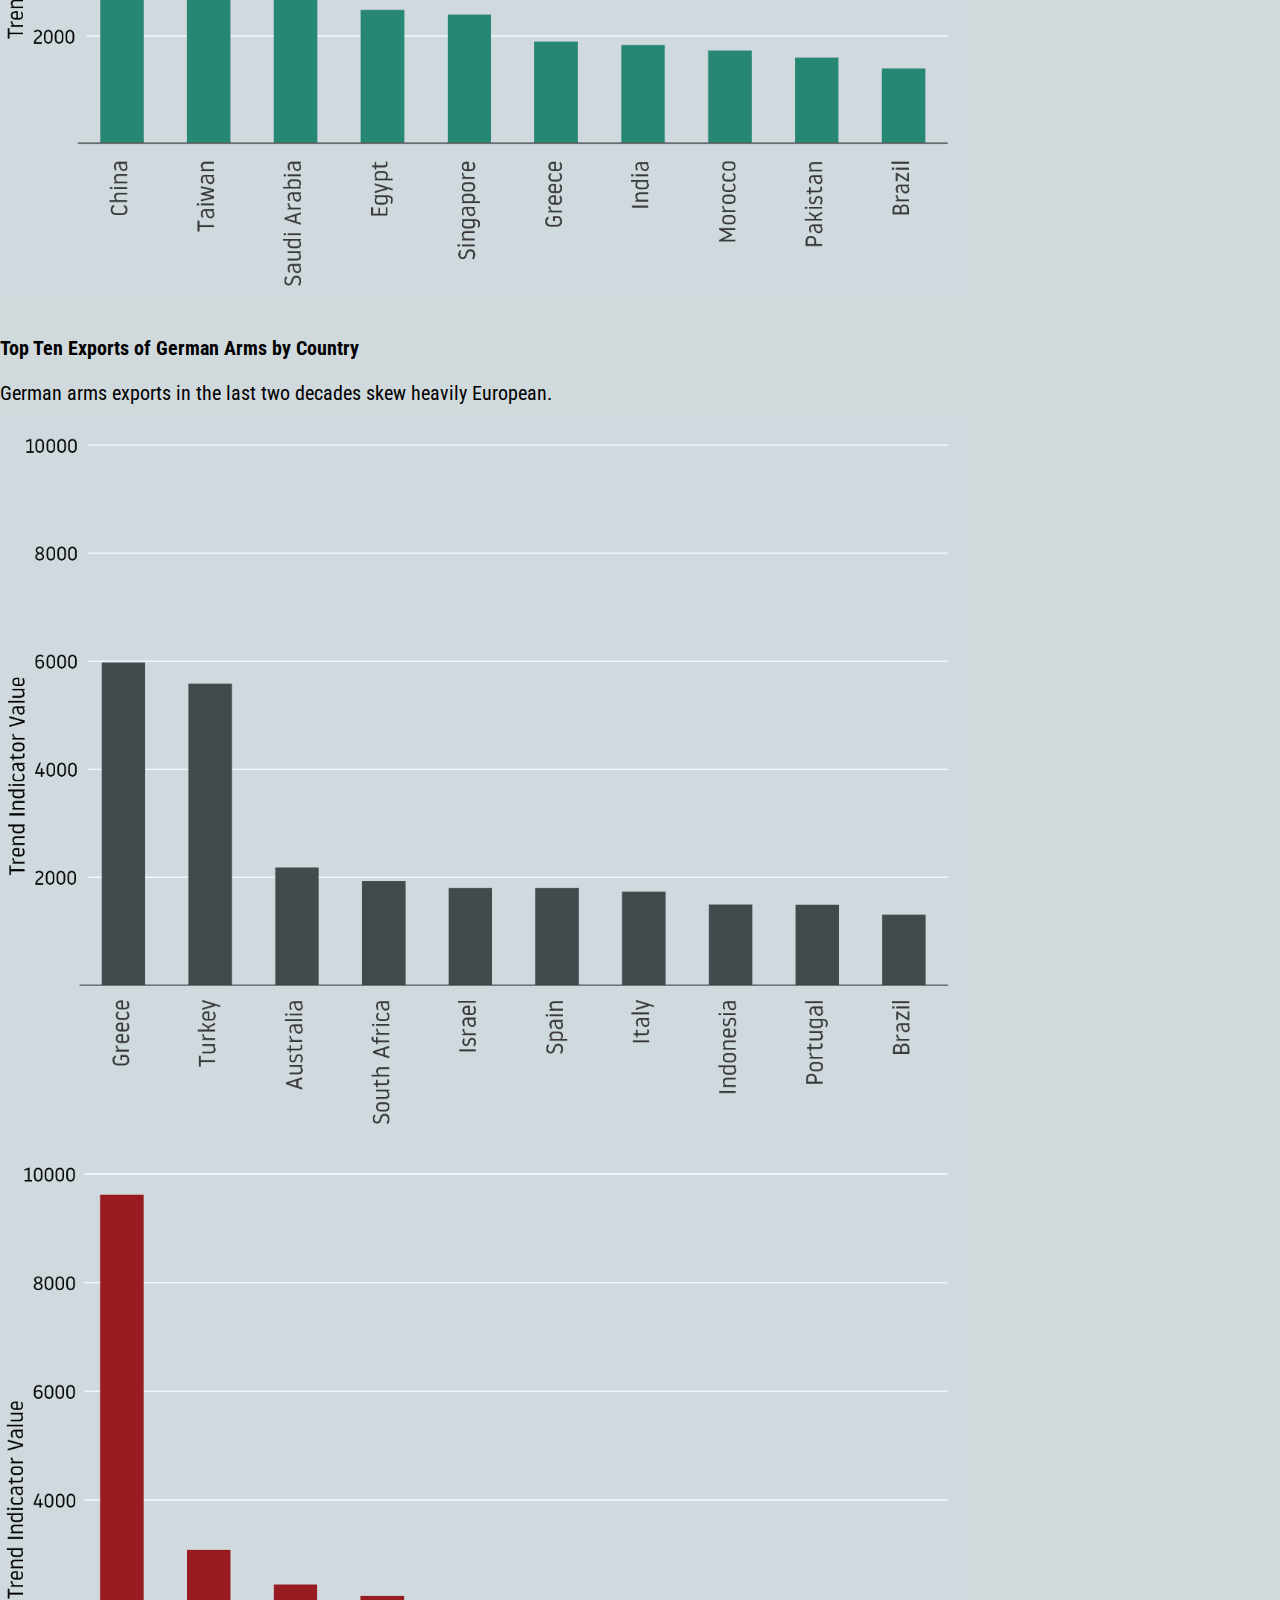
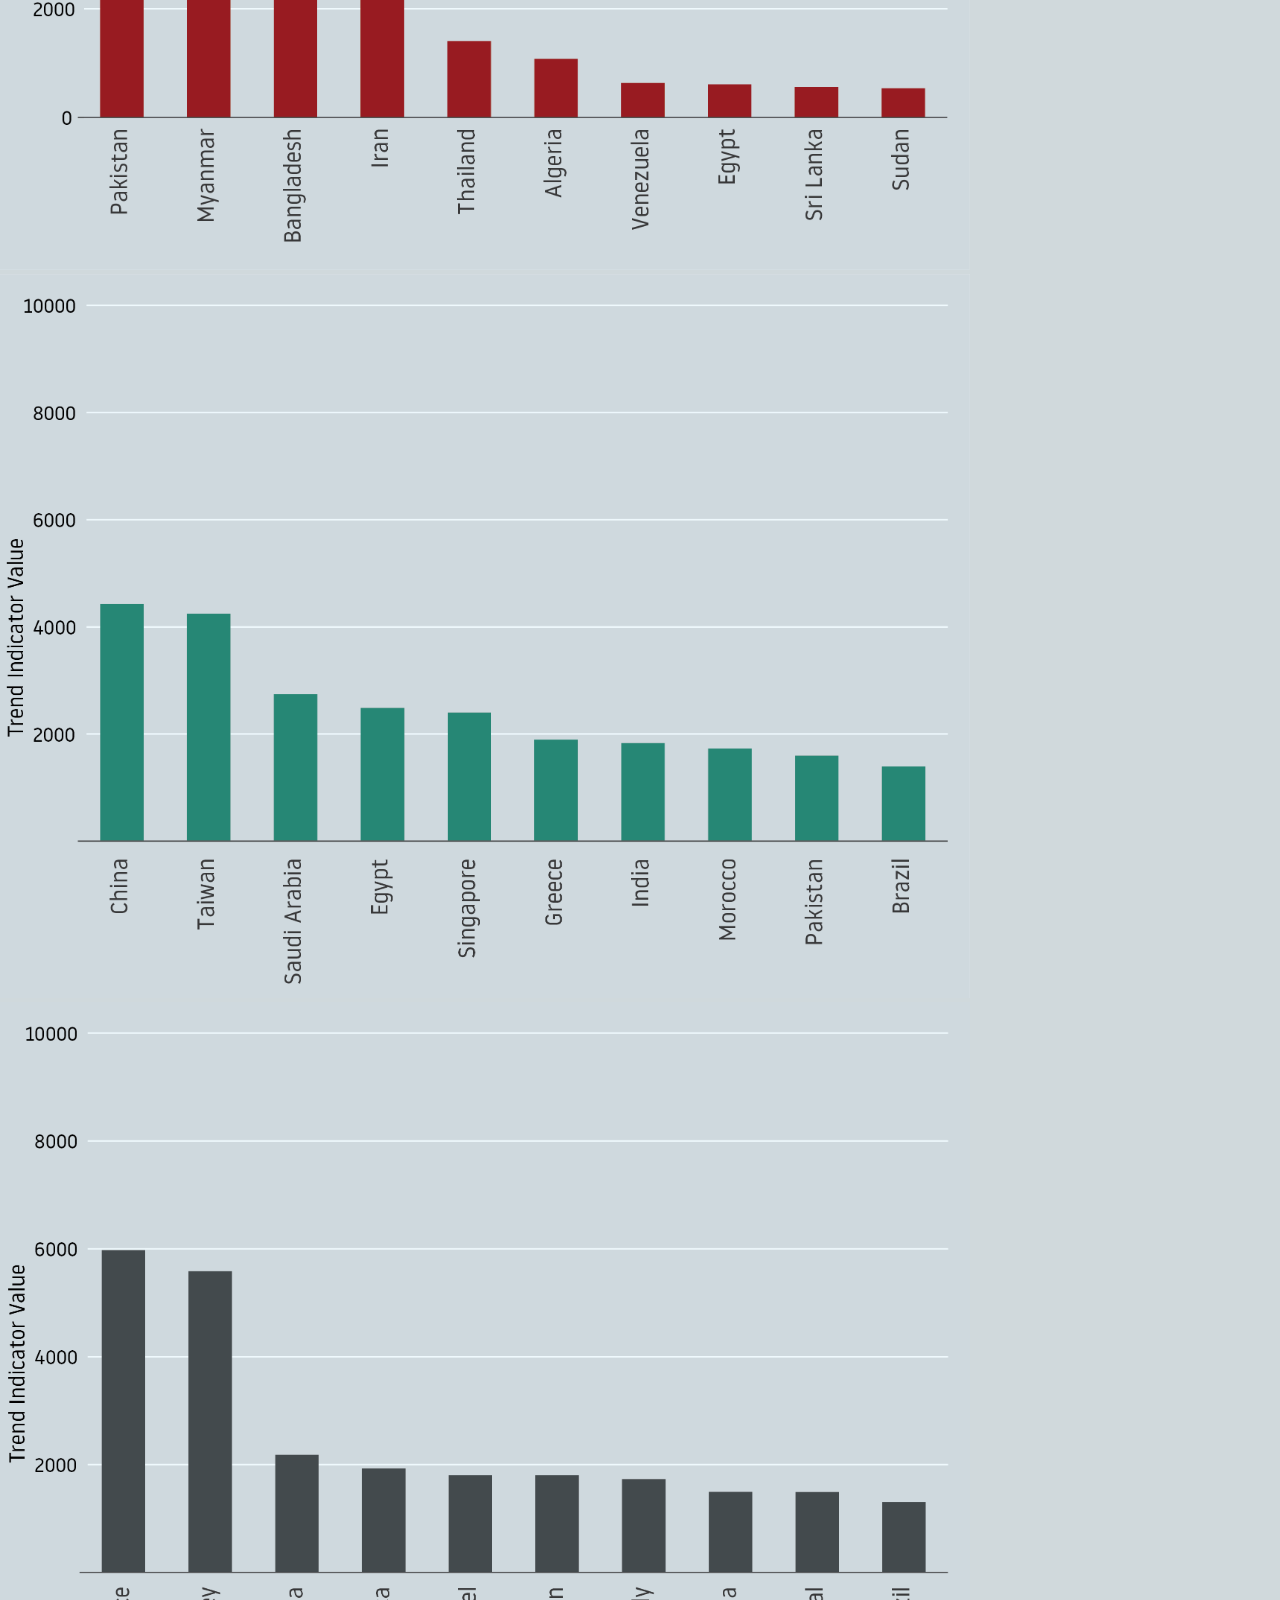
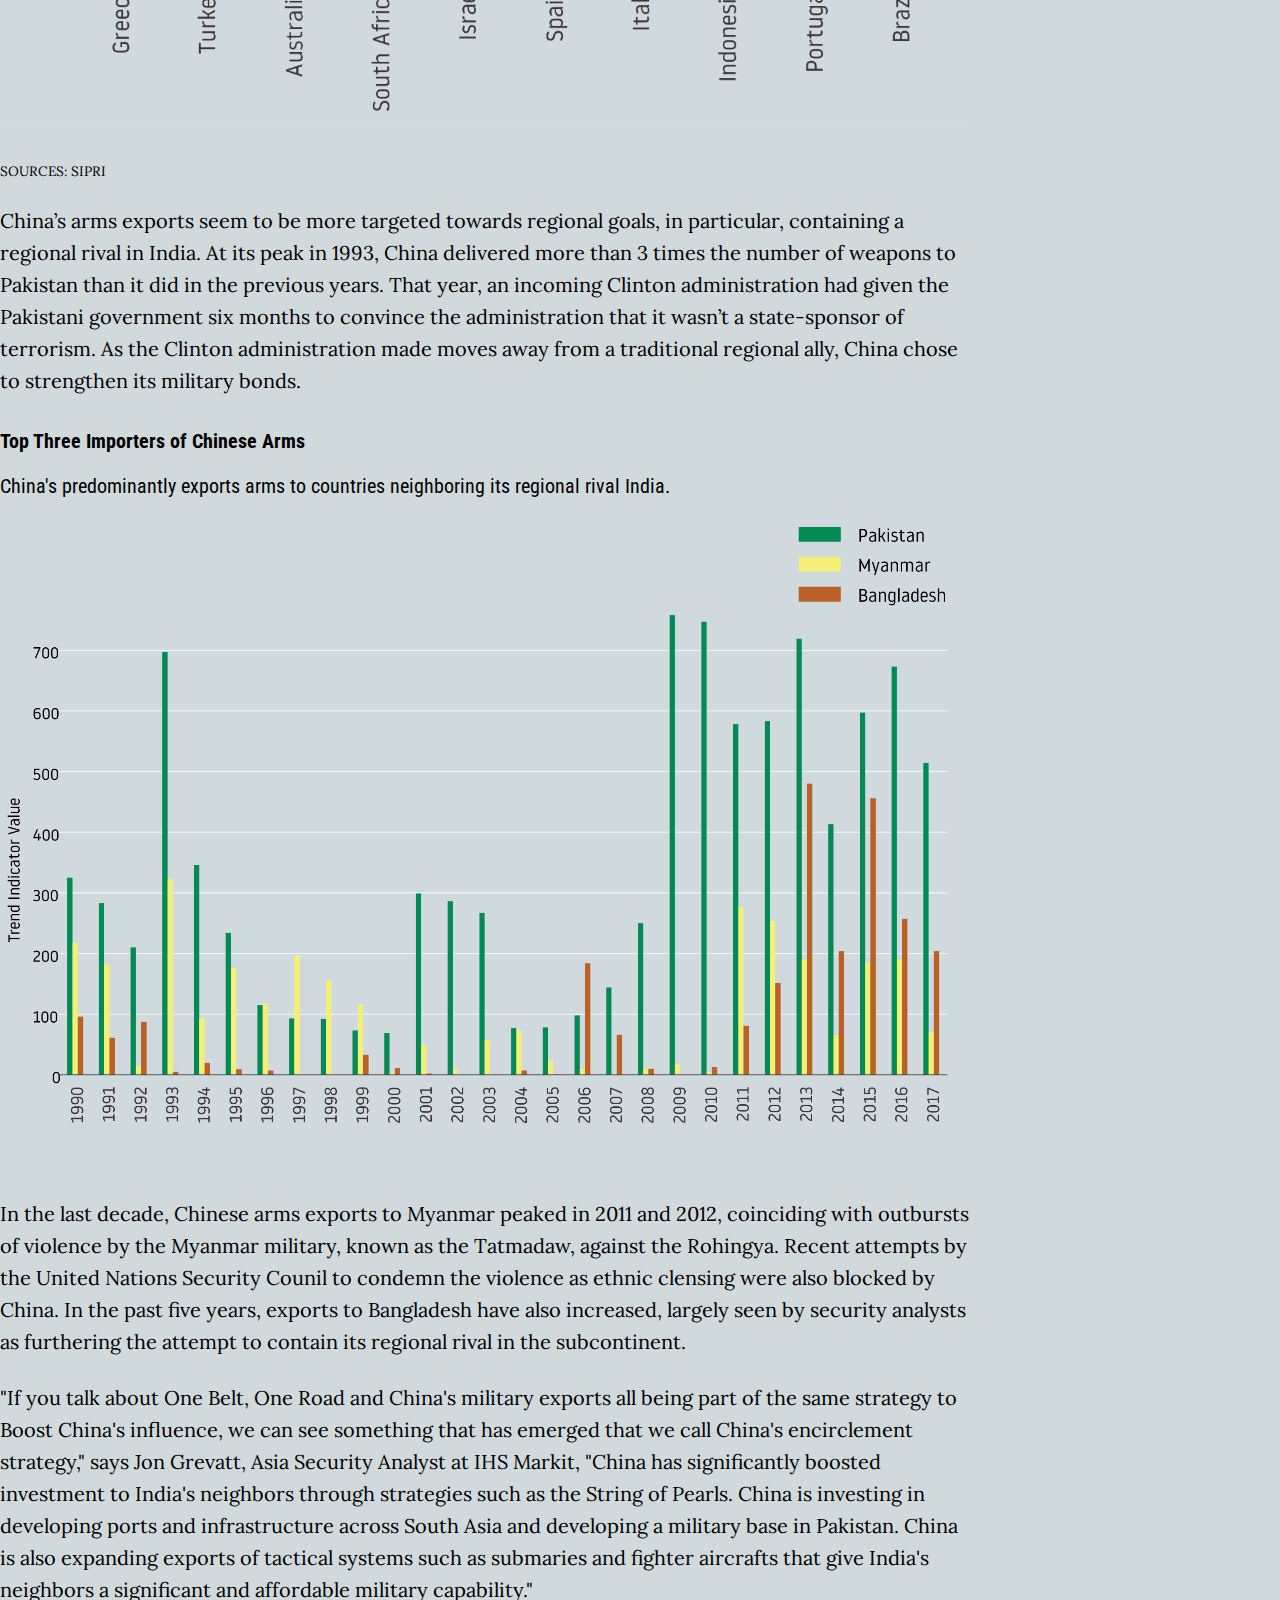
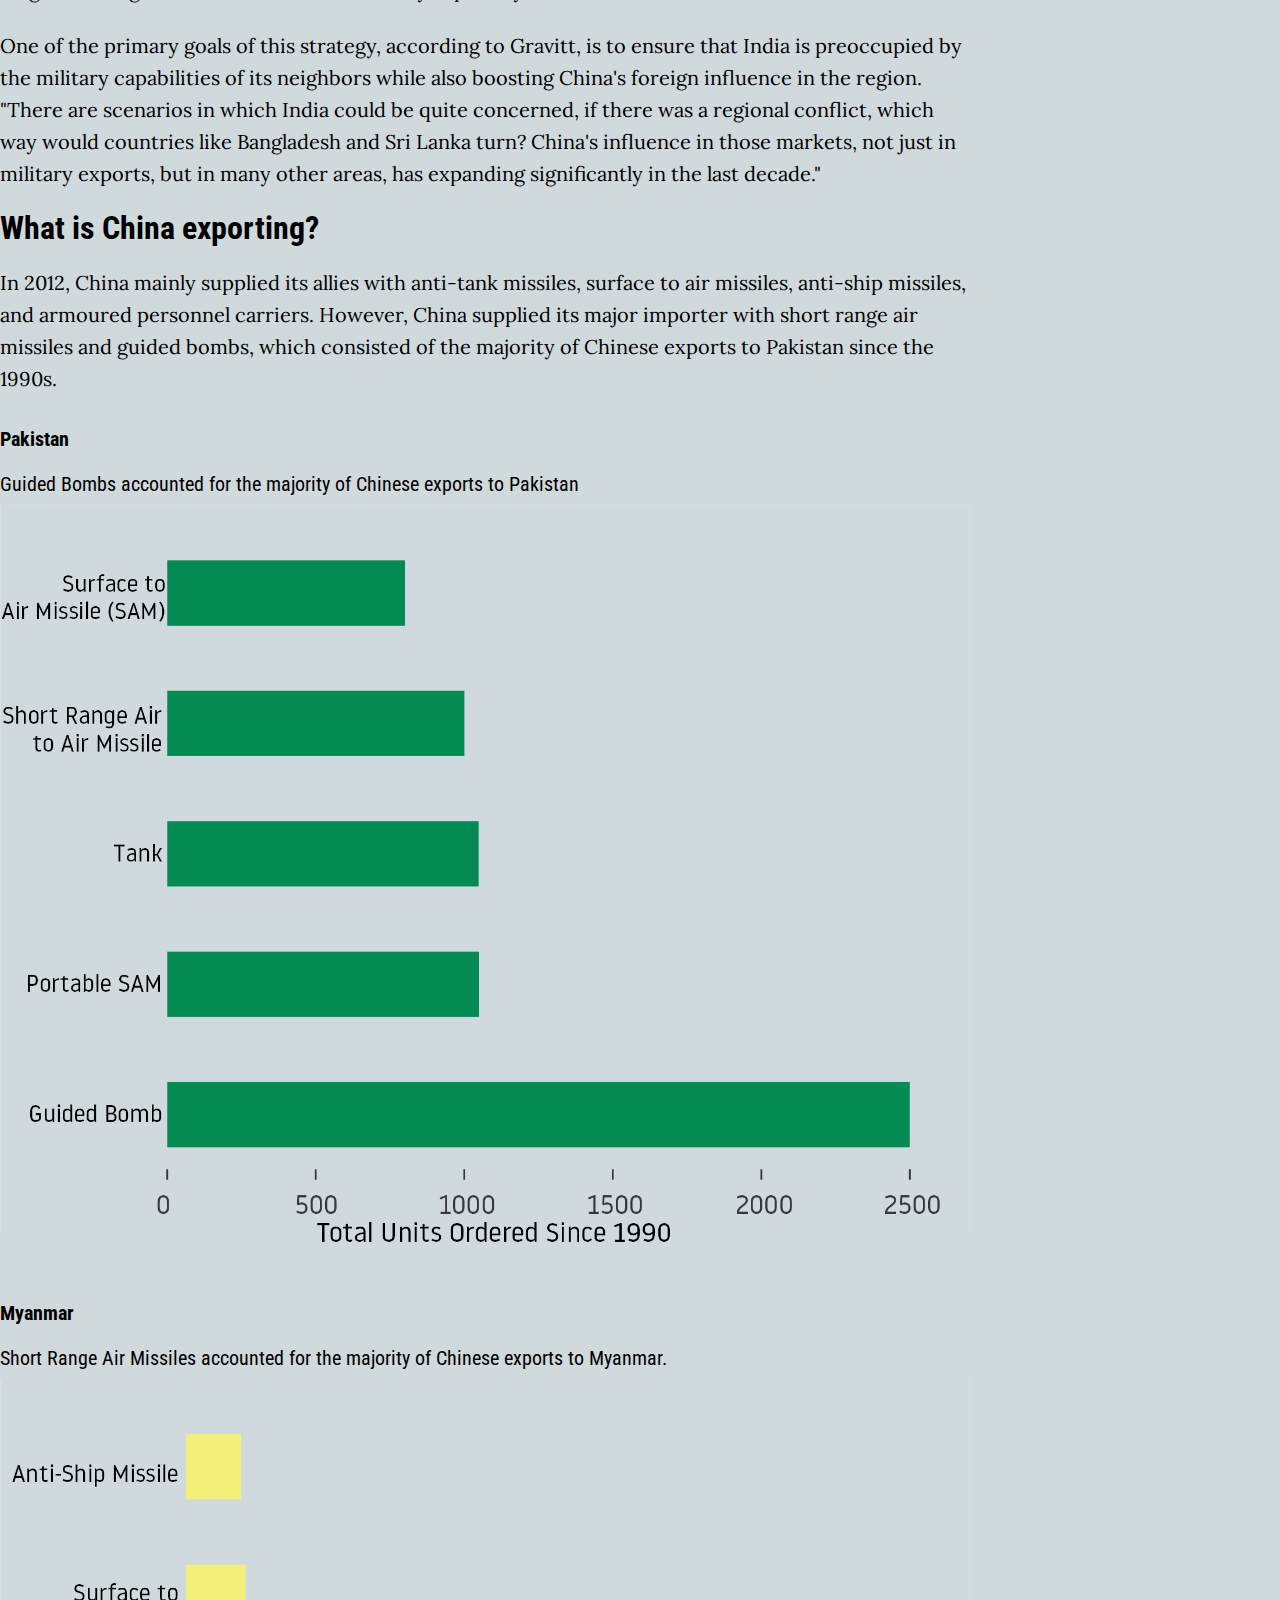
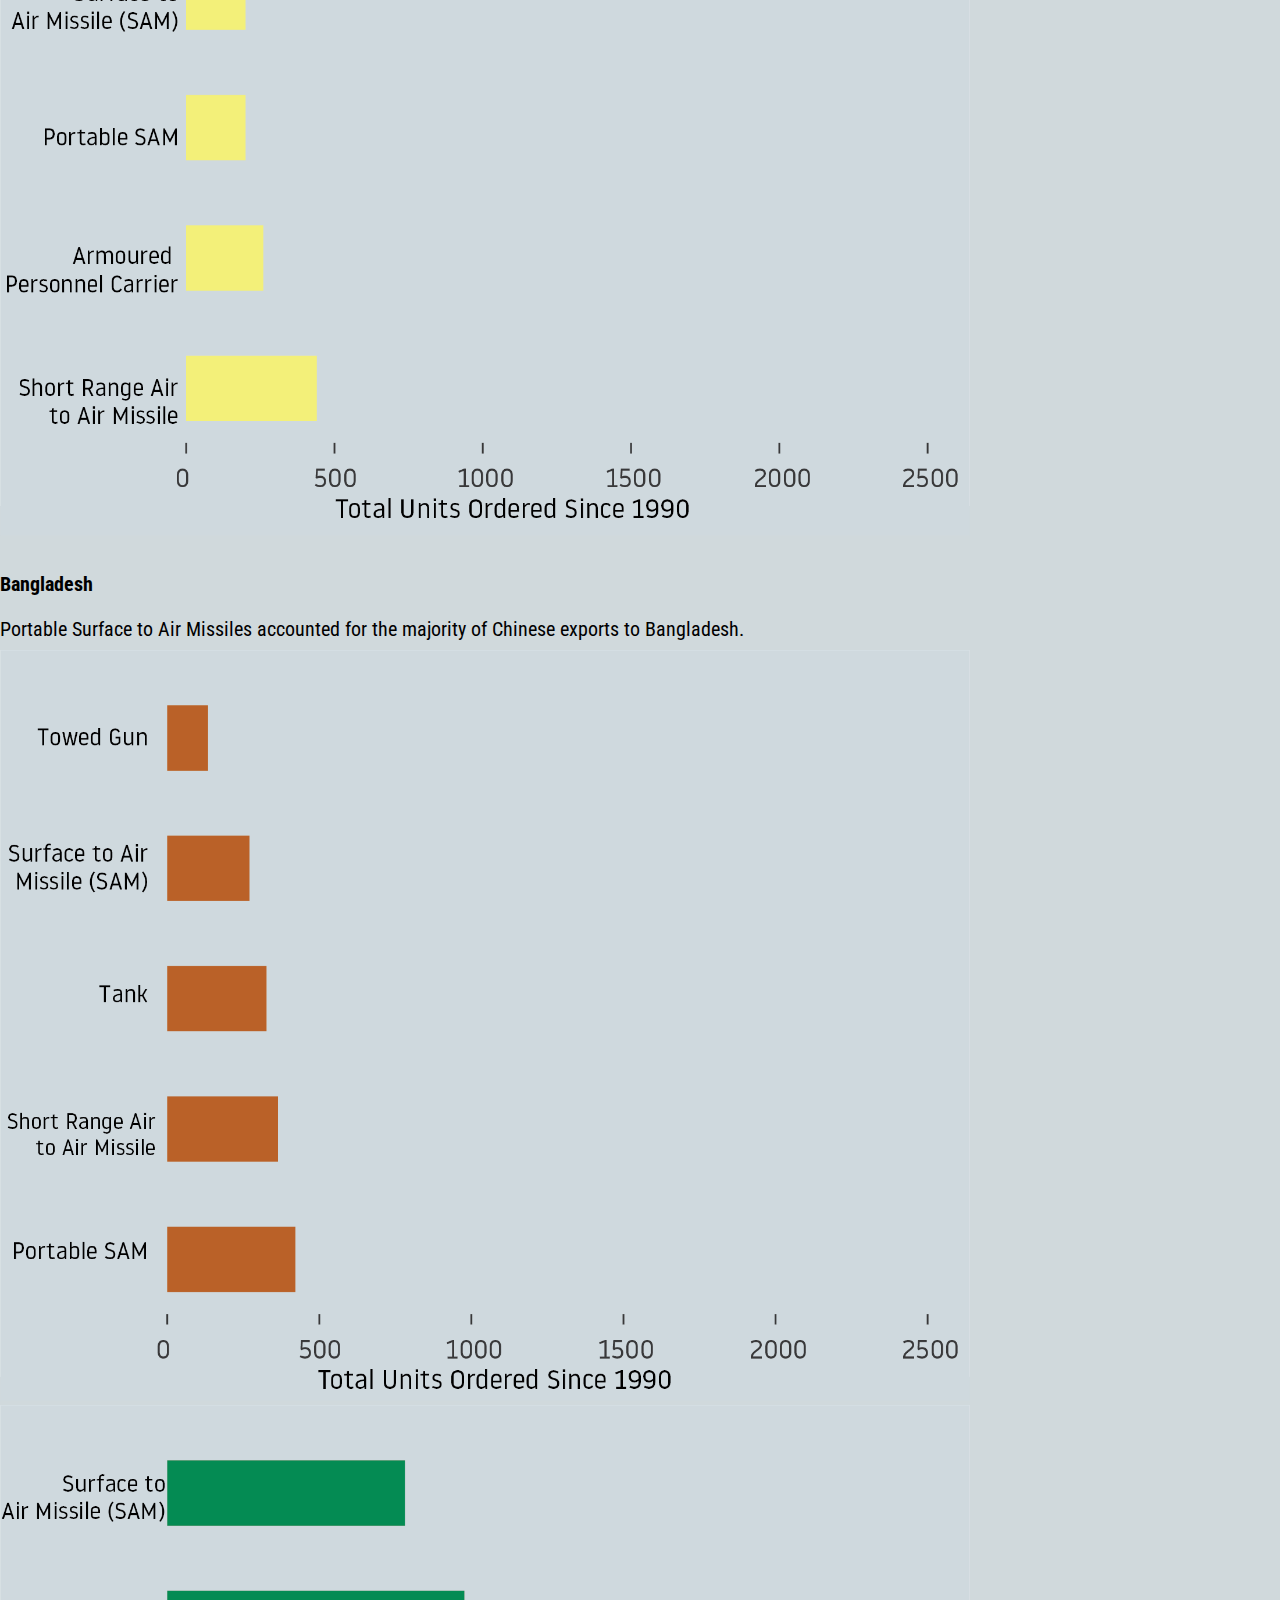
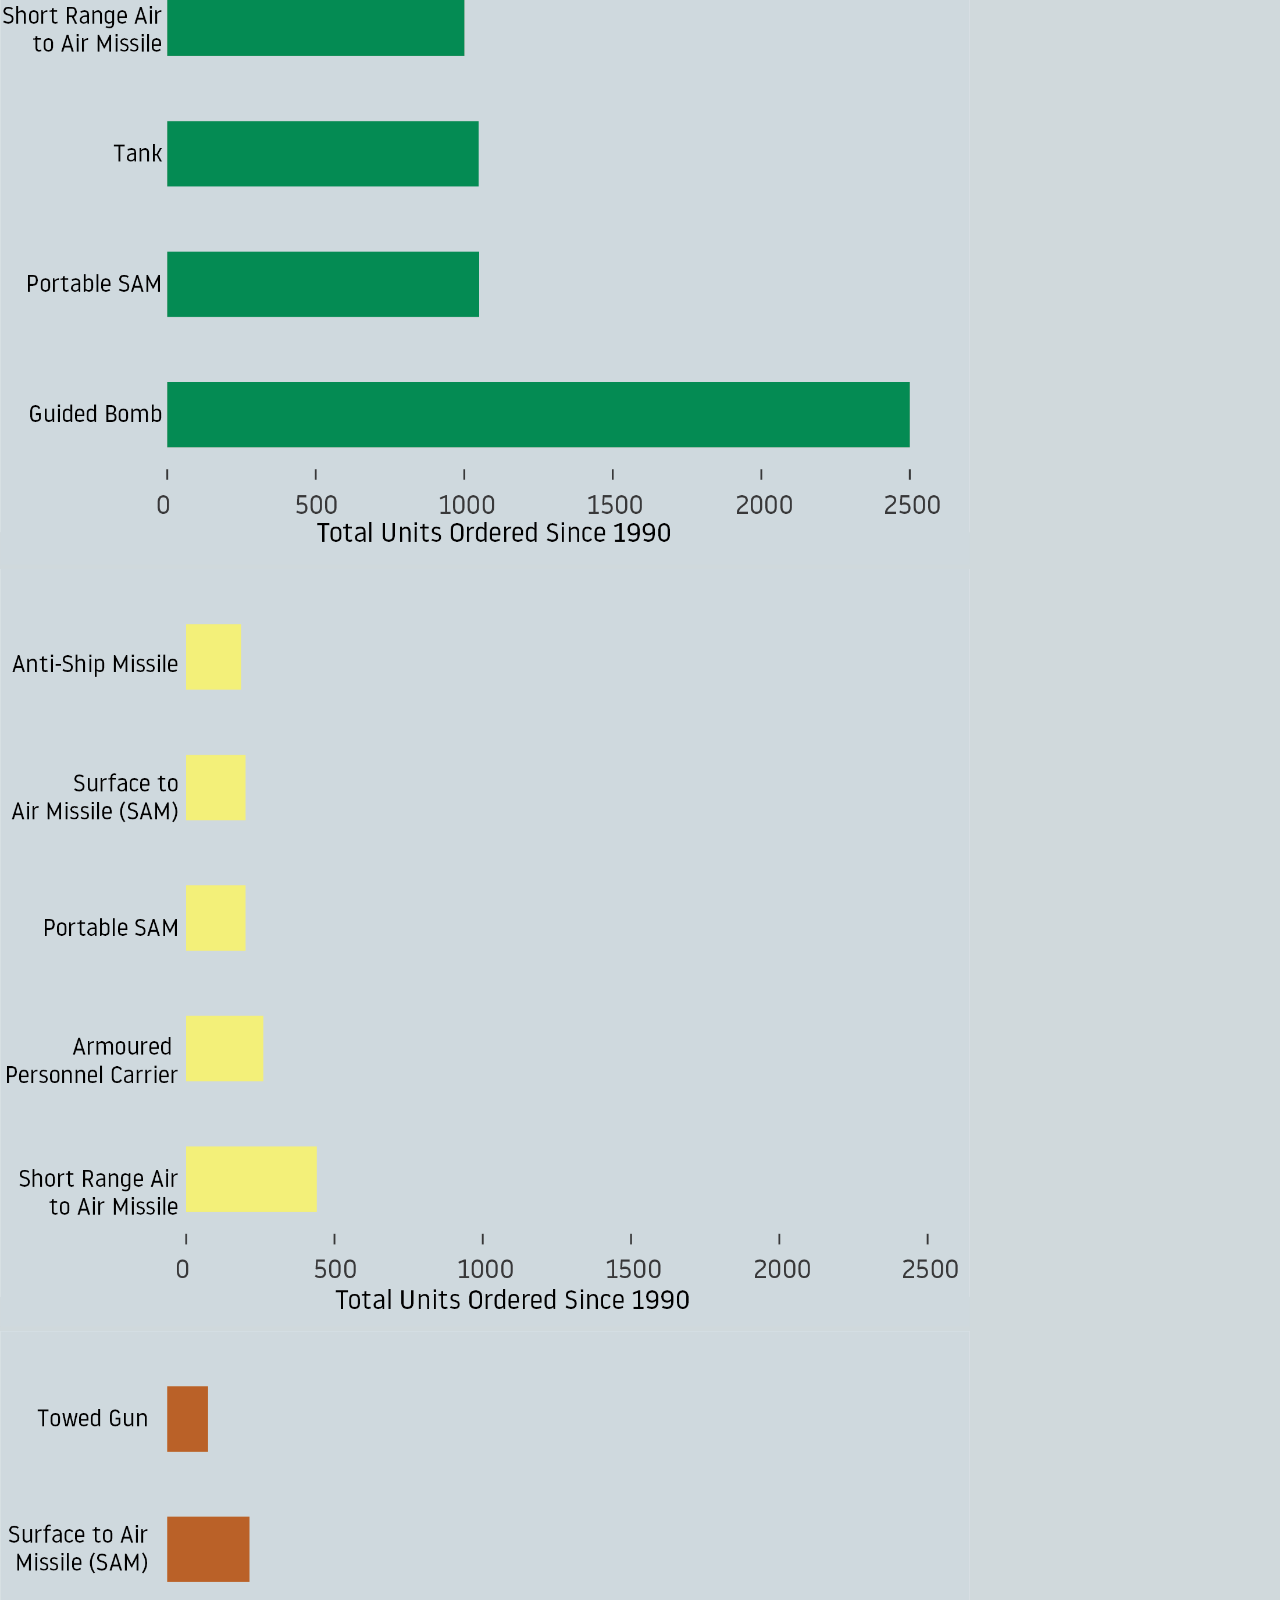
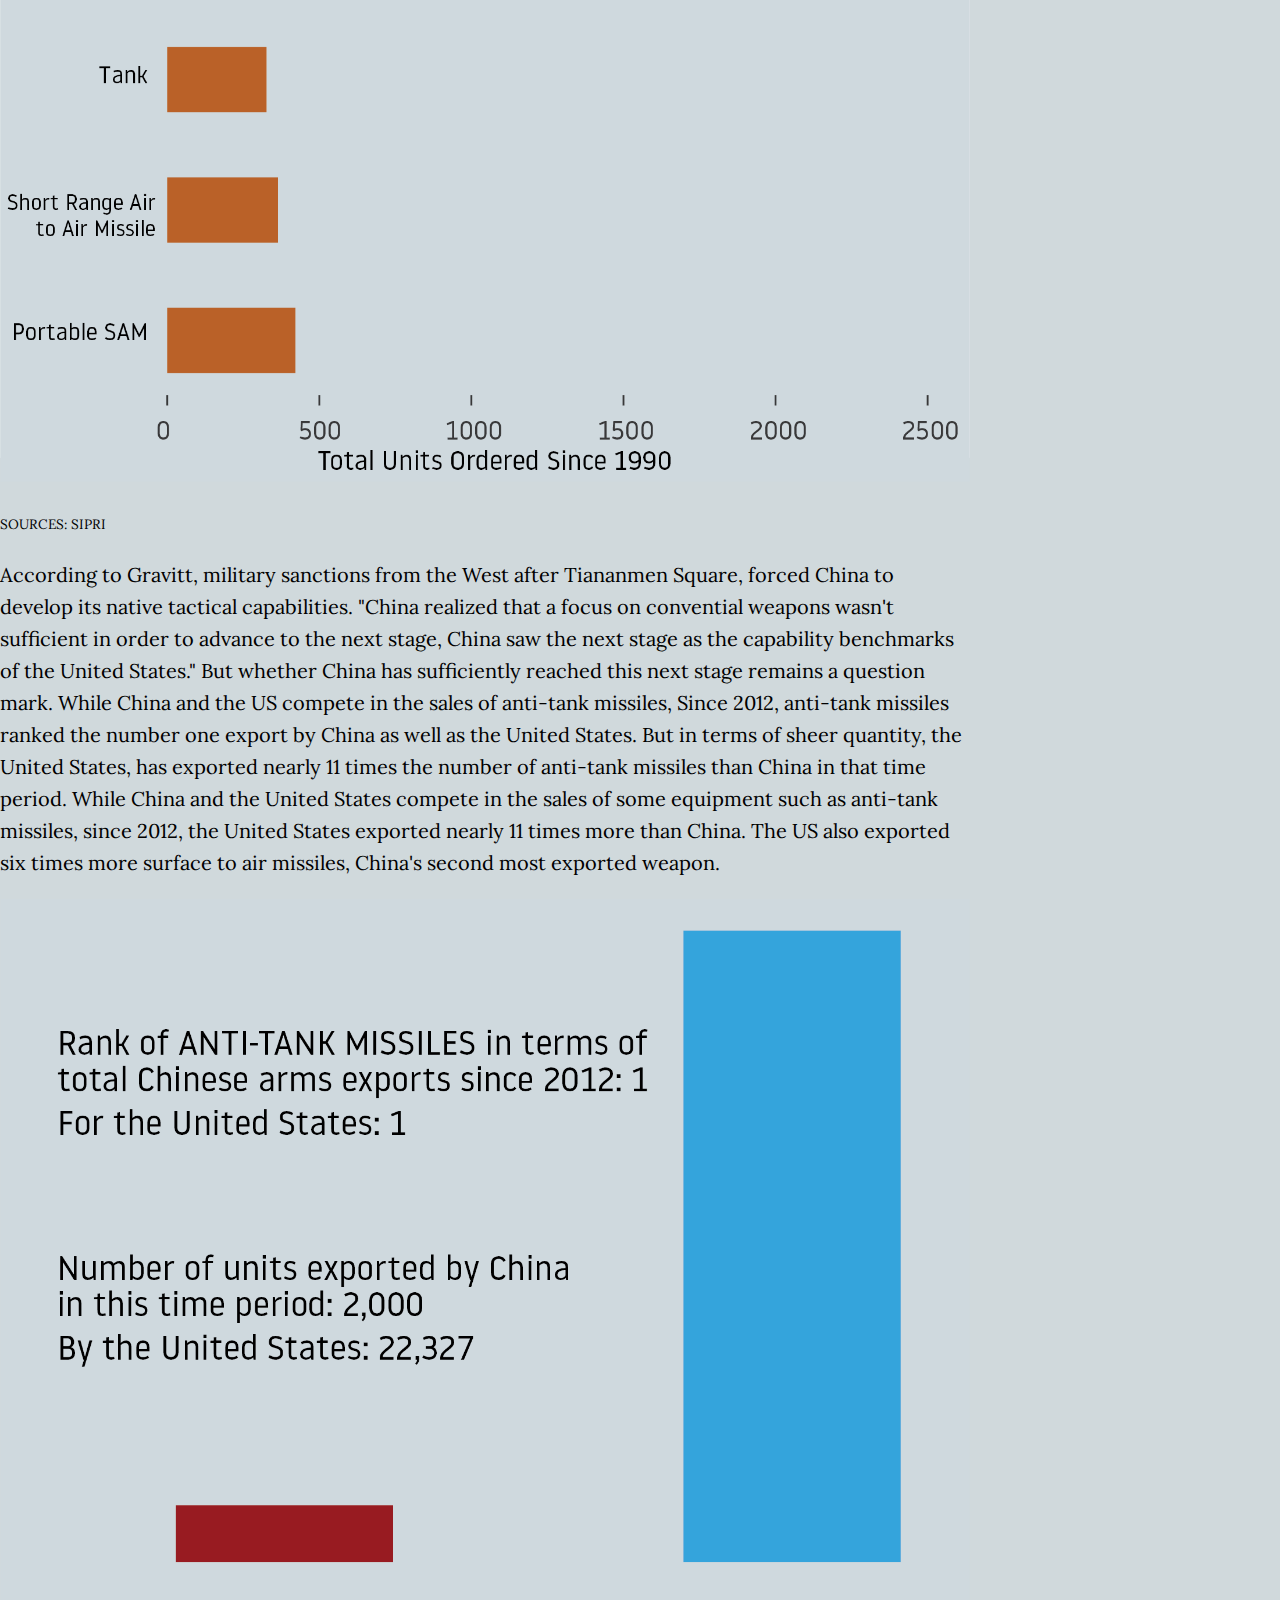
==== commit 89abc179: "update" ====
--- a/Project_3/html_project/index.html
+++ b/Project_3/html_project/index.html
@@ -29,11 +29,11 @@
                 <p class="date sub-font">Published Aug 06, 2018</p>
         <div class="col-lg-10 ">
             <p class="body-text sub-font">
-                Last week, the New York Times reported on China’s newest space station—a $50 million dollar investment built by the Chinese military in the middle of the Patagonian desert. The hulking 16 story building is but one example of the various investments made by the Chinese government over the last several years that has American military and political pundits on edge—a sign of a nascent empire rising in the east as a possible contender to a Western world order.  Last September, Ron Matthews of the National Interest warned of China’s growing military exports as a challenge to the market share of Western nations. </p>
-
-                <p class="body-text sub-font">
-
-                But how does China's military exports really compare to that of Western countries? In 2013 China became the third largest exporter of military equipment. In order to contextualize this growth, using data from the Stockholm International Peace Research Institute, I graphed the exports of the five largest global exporters of arms since 1990.
+                Last week, the New York Times reported on China’s newest space station, a $50 million dollar investment built by the Chinese military in the middle of the Patagonian desert. The hulking 16 story building is but one example of the various investments made by the Chinese government over the last several years that has American military and political pundits on edge as a sign of a nascent empire rising in the east as a possible contender to a Western world order.  Last September, Ron Matthews of the National Interest warned of China’s growing military exports as a challenge to the market share of Western nations. </p>
+
+                <p class="body-text sub-font">
+
+                But how does China's military exports really compare to that of Western countries? In 2013, China became the third largest exporter of military equipment. In order to contextualize this growth, using data from the Stockholm International Peace Research Institute, I graphed the exports of the five largest global exporters of arms since 1990.
 
                 </p>
         <p class="body-text sub-font">
@@ -72,7 +72,7 @@
 
         <div class="row justify-content-center"><!-- headline and intro -->
                 <p class="body-text sub-font">
-                 The graph shows Trend Indicator Values for each country’s cumalative exports from 1990 to 2017. Unsurprisingly, the United States has dominated the global arms trade in the last two decades with Russia trailing closely along. In comparison, France, Germany and China currently the bottom three of the largest exporters of global arms, are barely noticeable on the graph. 
+                 The graph shows Trend Indicator Values for each country’s cumalative exports from 1990 to 2017. Unsurprisingly, the United States has dominated the global arms trade in the last two decades. Russia trailed closely behind. In comparison, France, Germany and China—the bottom three of the largest exporters of global arms—are barely noticeable on the graph. 
                  
                 </p>
                 <p class="body-text sub-font">
@@ -104,14 +104,14 @@
     <div class="col-lg-10 ">
         <p class="body-text sub-font">
 
-                 Impressively, in 2012, when China took the world's stage as a global arms exporting contender, the country's exports were three times bigger than in previous years. However, at large, arms sales by China's European rivals are not as big as in previous years. Germany exported 60 percent less in the last year than in 2007, when exports from the country were at its peak. Similarly, France's exports have fallen by 31 percent from 1997, when exports from the country were at its peak. And in the last year, Chinese arms exports fell by 50 percent from 2016, allowing France to reclaim its position as third largest exporter of global arms, whether this continues remains to be seen.       
+                 In 2012, when China became a primary contender for in the global arms trade, the country's exports were three times bigger than in previous years. However, at large, arms sales by China's European rivals are also not as large as they were in previous years. Germany exported 60 percent less in the last year than in 2007, when exports from the country were at its peak. Similarly, France's exports have fallen by 31 percent since 1997. And in the last year, Chinese arms exports fell by 50 percent from 2016, allowing France to reclaim its position as third largest exporter of global arms.
                  
                 </p>
         <div class="row justify-content-center"><!-- headline and intro -->
         <div class="col-lg-10 ">
             <p class="subhead super-font">Has China stolen market share from Western competitors?</p>
                     <p class="body-text sub-font">
-                Mostly not. While Chinese arms exports in 2012 were large enough for analysts and pundits to take notice, France and Germany traditionally supply weapons to a different demographic than China. Over the last two decades, Germany supplied a majority of its weapons to more developed countries. France, ironically, supplied weapons to both China and Taiwan, and the lions-share of Chinese exports went to Pakistan. </p>
+                While Chinese arms exports in 2012 were large enough for analysts and pundits to take notice, France and Germany supply weapons to a different demographic than China. Over the last two decades, Germany supplied a majority of its weapons to more developed countries. A majority of French exports went to both China and Taiwan, and the lions share of Chinese exports went to Pakistan. </p>
 
             </div>
             </div>
@@ -173,7 +173,8 @@
         <div class="row justify-content-center"><!-- headline and intro -->
             <div class="col-lg-10 ">
                 <p class="body-text sub-font">
-                China’s arms exports seem to be more targeted compared to its European competitors, and heavily skewed towards neighbors of its regional rival, India. In the 90s, China's arms transfers to Pakistan peaked in 1993—a particularly tumultous year for the country. An incoming Clinton administration had given the Pakistani government six months to convince the administration that it wasn’t a state-sponsor of terrorism, and later that year, the Indian government accused Pakistani intelligence officers of organizing the deadly 1993 Mumbai bombing. Meanwhile, China exported more than 3 times the number of weapons it had delivered the previous year, and arms exports to Pakistan have only continued to grow into the late aughts.    
+                China’s arms exports seem to be more targeted towards regional goals, in particular, containing a regional rival in India. At its peak in 1993, China delivered more than 3 times the number of weapons to Pakistan than it did in the previous years. That year, an incoming Clinton administration had given the Pakistani government six months to convince the administration that it wasn’t a state-sponsor of terrorism. As the Clinton administration made moves away from a traditional regional ally, China chose to strengthen its military bonds. 
+
                 </p>
             </div>
         </div>
@@ -210,7 +211,7 @@
             <div class="col-lg-10 ">
                 <p class="subhead super-font">What is China exporting?</p>
                 <p class="body-text sub-font">
-                China's Top Five military equipment exports since 2012, consisted of anti-tank missiles, surface to air missiles (alongside its portable variant), anti-ship missiles, and armoured personnel carriers. To its largest importers, the Chinese government exported a variation of these military equipment but also included short range air missiles and guided bombs, which consisted of the majority of Chinese exports to Pakistan since the 1990s.   
+                In 2012, China mainly supplied its allies with anti-tank missiles, surface to air missiles, anti-ship missiles, and armoured personnel carriers. However, China supplied its major importer with short range air missiles and guided bombs, which consisted of the majority of Chinese exports to Pakistan since the 1990s.   
                 </p>
             </div>
         </div>
@@ -262,7 +263,9 @@
  <div class="row justify-content-center"><!-- headline and intro -->
             <div class="col-lg-10 ">
                 <p class="body-text sub-font">
-                According to Gravitt, military sanctions from the West during the 1980s after Tiananmen Square, forced China to develop its native tactical capabilities. "In the 90s, China realized that a focus on convential weapons wasn't sufficient in order to advance to the next stage, China saw the next stage as the capability benchmarks of the United States." But whether, China has sufficiently reached this next stage, remains a question mark. Since 2012, anti-tank missiles ranked the number one export by China as well as the United States. But in terms of sheer quantity, the United States, has exported nearly 11 times the number of anti-tank missiles than China in that time period. The US also exported nearly 6 times the number of surface to air missiles— China's number two exports—in that same time period. 
+                According to Gravitt, military sanctions from the West after Tiananmen Square, forced China to develop its native tactical capabilities. "China realized that a focus on convential weapons wasn't sufficient in order to advance to the next stage, China saw the next stage as the capability benchmarks of the United States." But whether China has sufficiently reached this next stage remains a question mark. While China and the US compete in the sales of anti-tank missiles, Since 2012, anti-tank missiles ranked the number one export by China as well as the United States. But in terms of sheer quantity, the United States, has exported nearly 11 times the number of anti-tank missiles than China in that time period. 
+                While China and the United States compete in the sales of some equipment such as anti-tank missiles, since 2012, the United States exported nearly 11 times more than China. The US also exported six times more surface to air missiles, China's second most exported weapon. 
+          
                 </p>
             </div>
         </div>
@@ -303,7 +306,7 @@
         <div class="row justify-content-center"><!-- headline and intro -->
         <div class="col-lg-10 ">
             <p class="body-text sub-font">
-            According to Gravitt, China is on track to compete with the United States in the next two decades. The country's infrastructure investments in tandem with its military exports, show a concerted effort to increase its global visibility. But, considering the sheer number of exports by the United States— which in the last year, was unmatched by the cumaltive total of the other four main global exporters—if China were to compete with the United States, it still has a high benchmark to cross.    
+            According to Gravitt, China is on track to compete with the United States in the next two decades. The country's infrastructure investments, in tandem with its military exports, show a concerted effort to increase its global visibility. But considering the sheer number of exports by the United States, which in the last year was unmatched by the cumaltive total of the other four main global exporters, if China were to compete with the United States, it still has a high benchmark to cross.    
 
 <b>
 
@@ -317,7 +320,7 @@
             </p>
         </div>
        
-            
+       <p></p>     
             
     
         
